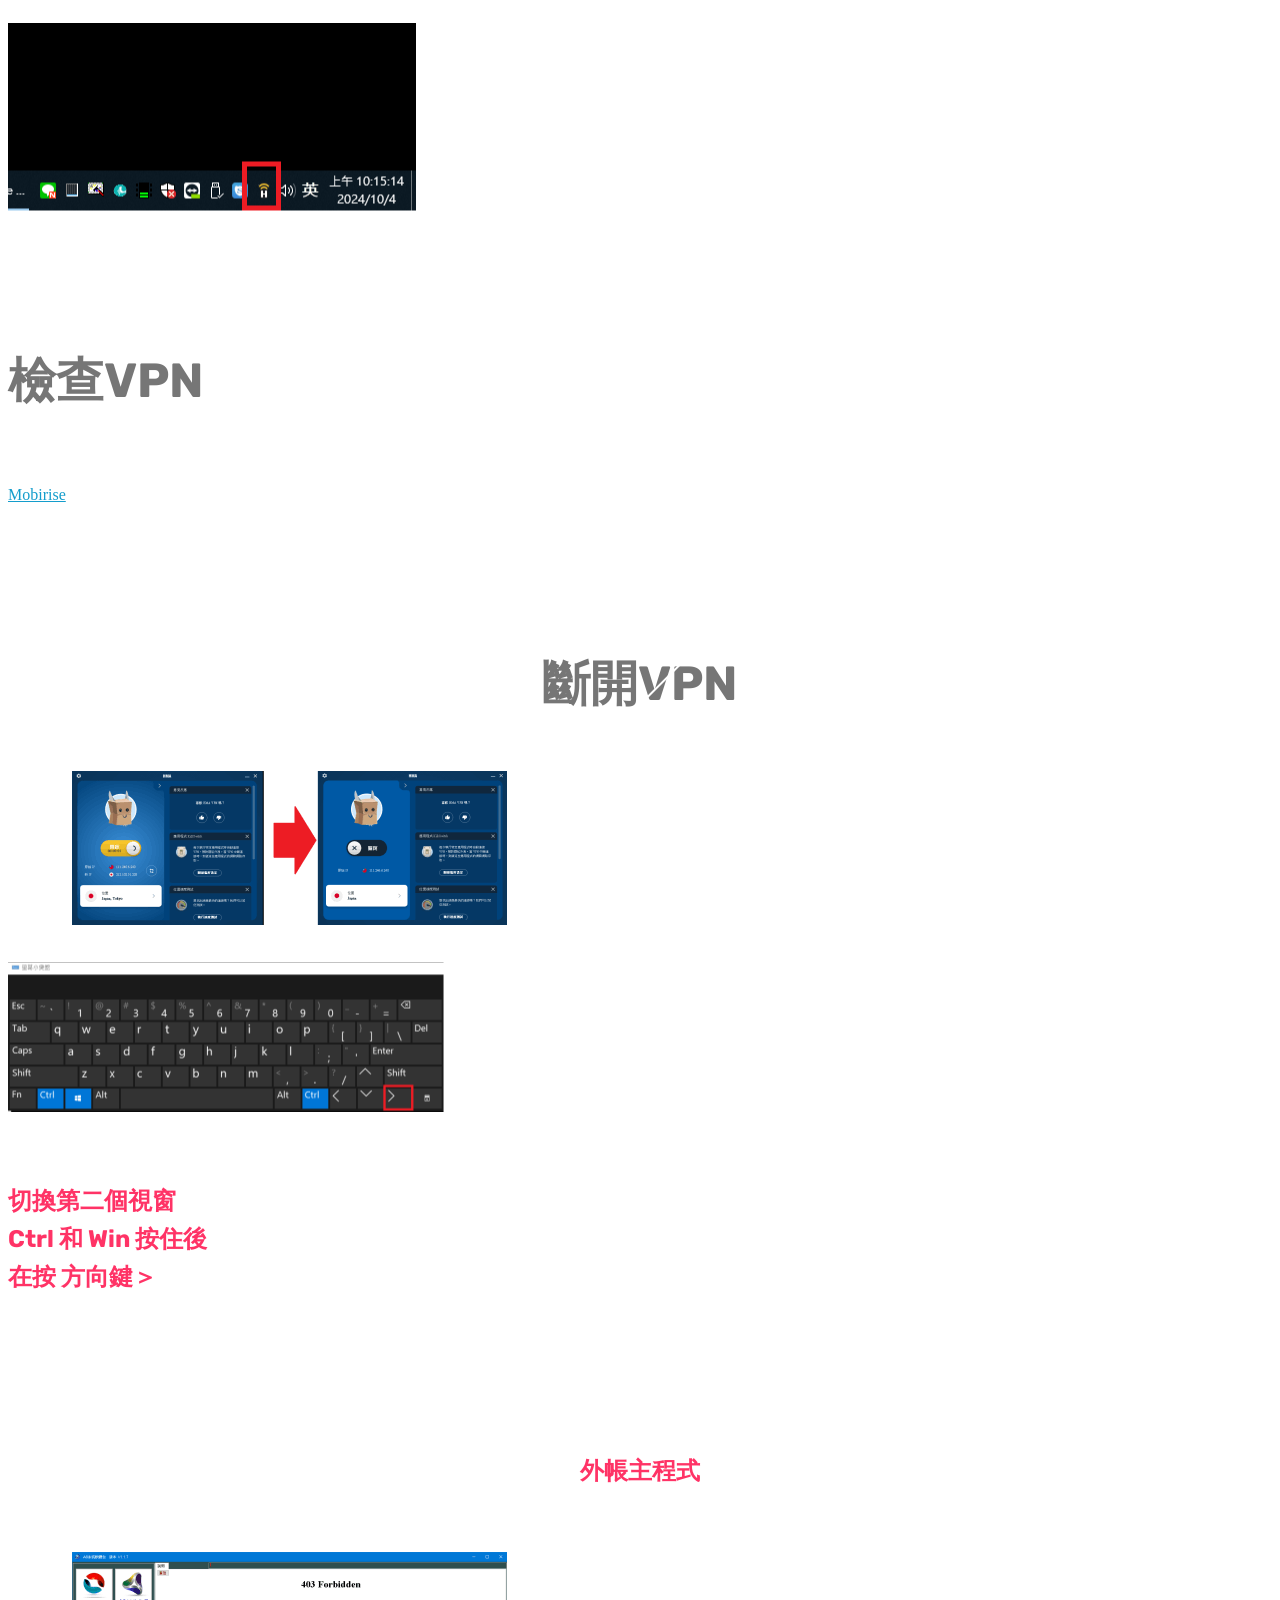
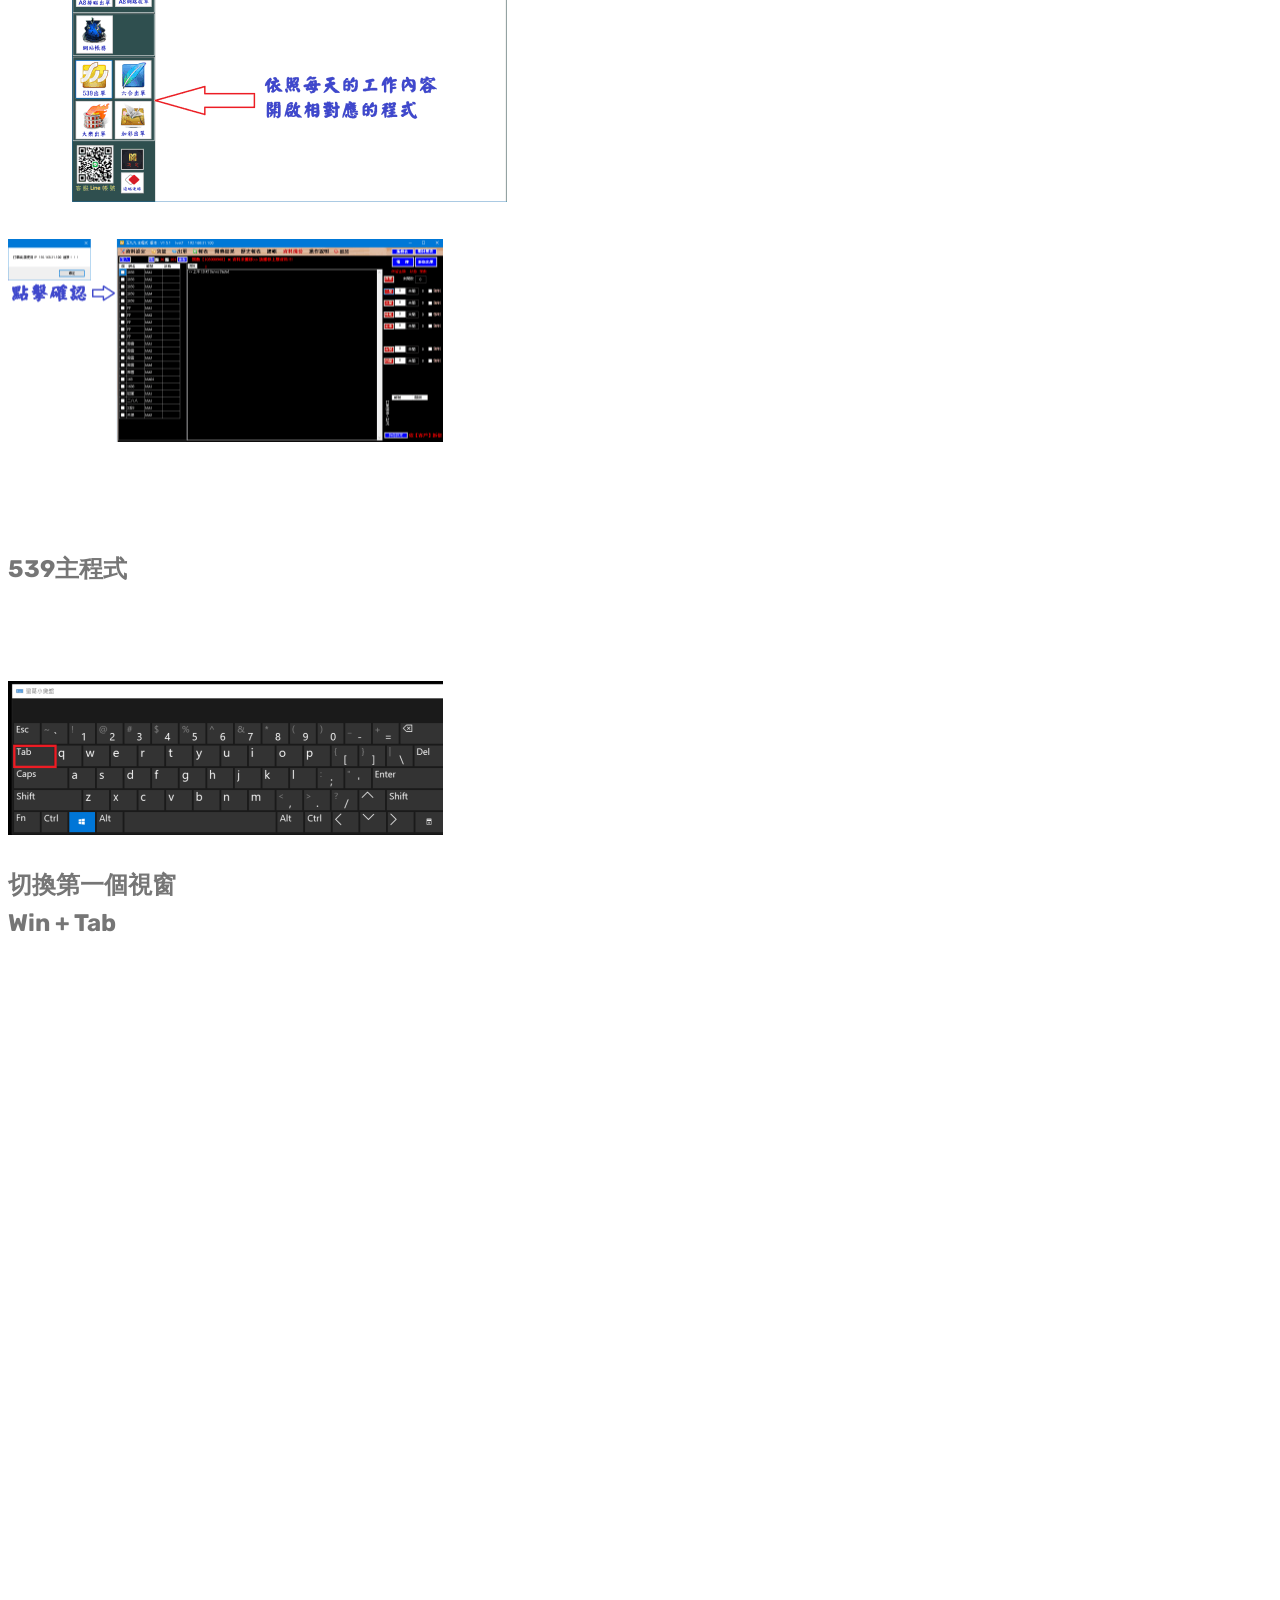
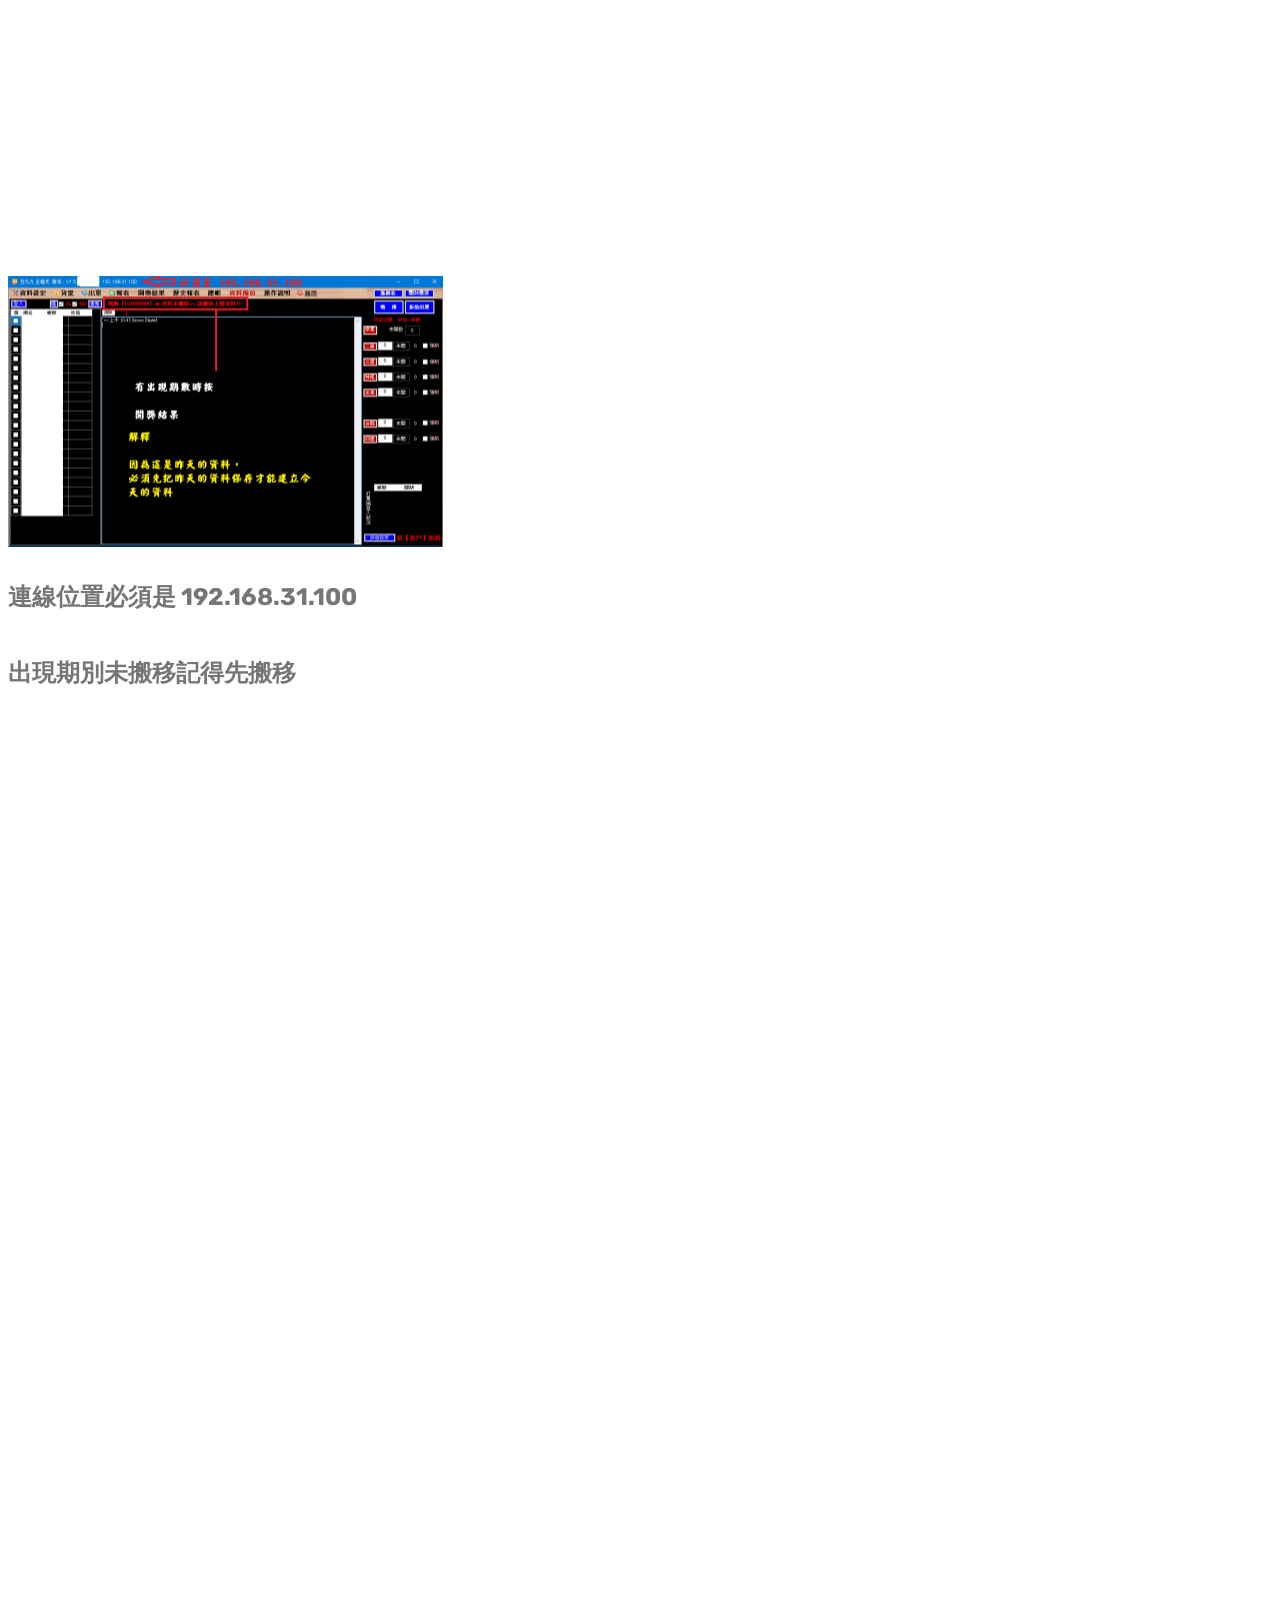
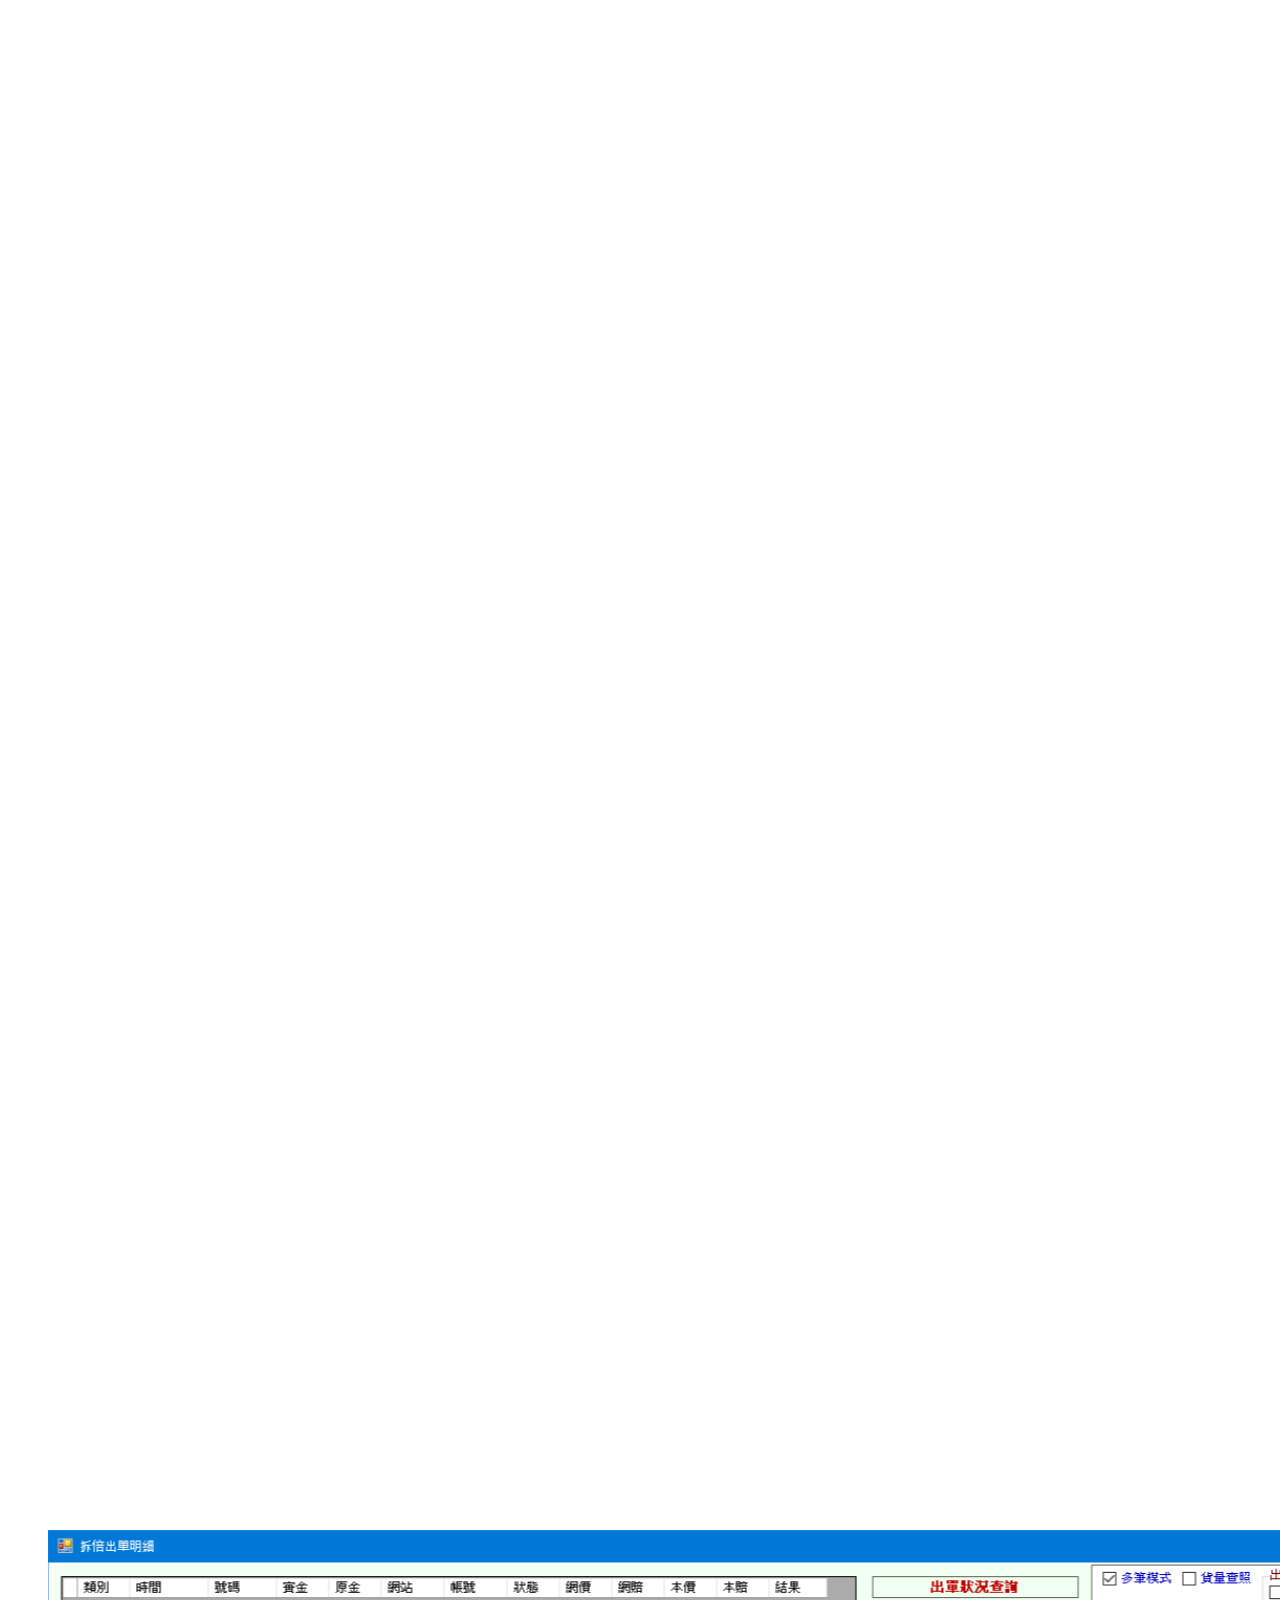
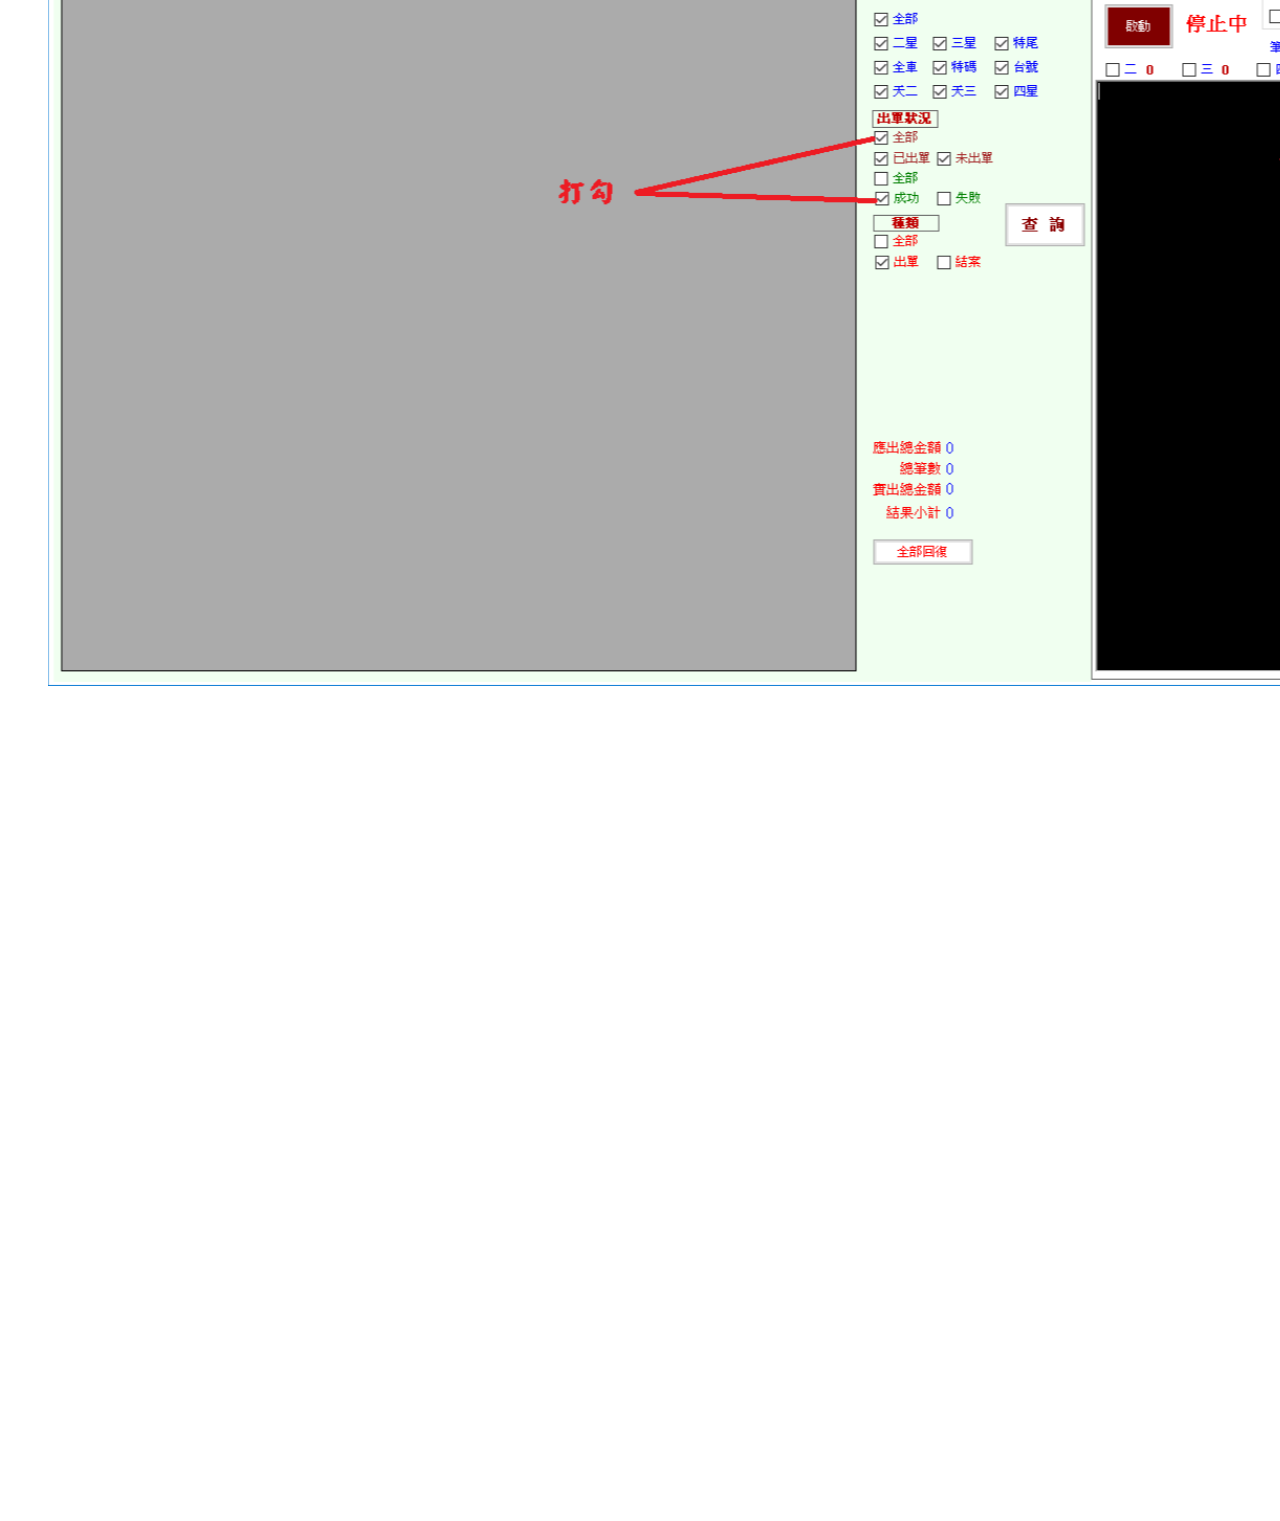
==== index.html @ e576910e "Add files via upload" ====
<!DOCTYPE html>
<html >
<head>
  <!-- Site made with Mobirise Website Builder v4.7.8, https://mobirise.com -->
  <meta charset="UTF-8">
  <meta http-equiv="X-UA-Compatible" content="IE=edge">
  <meta name="generator" content="Mobirise v4.7.8, mobirise.com">
  <meta name="viewport" content="width=device-width, initial-scale=1, minimum-scale=1">
  <link rel="shortcut icon" href="assets/images/logo4.png" type="image/x-icon">
  <meta name="description" content="">
  <title>Home</title>
  <link rel="stylesheet" href="assets/tether/tether.min.css">
  <link rel="stylesheet" href="assets/bootstrap/css/bootstrap.min.css">
  <link rel="stylesheet" href="assets/bootstrap/css/bootstrap-grid.min.css">
  <link rel="stylesheet" href="assets/bootstrap/css/bootstrap-reboot.min.css">
  <link rel="stylesheet" href="assets/animatecss/animate.min.css">
  <link rel="stylesheet" href="assets/theme/css/style.css">
  <link rel="stylesheet" href="assets/mobirise/css/mbr-additional.css" type="text/css">
  
  
  
</head>
<body>
  <section class="mbr-section content6 cid-uqcjp3zvFH" id="content6-g">
    
     
    
    <div class="container">
        <div class="media-container-row">
            <div class="col-12 col-md-8">
                <div class="media-container-row">
                    <div class="mbr-figure" style="width: 200%;">
                      <img src="assets/images/01-vpn-408x189.png" alt="Mobirise" title="">  
                    </div>
                    <div class="media-content">
                        <div class="mbr-section-text">
                            <p class="mbr-text mb-0 mbr-fonts-style display-2"><strong><br></strong><strong>檢查VPN</strong></p>
                        </div>
                    </div>
                </div>
            </div>
        </div>
    </div>
</section>

<section class="engine"><a href="https://mobirise.me">Mobirise</a></section><section class="mbr-section content7 cid-uqcjH77wXx" id="content7-h">
          
    

    <div class="container">
        <div class="media-container-row">
            <div class="col-12 col-md-8">
                <div class="media-container-row">
                    <div class="media-content">
                        <div class="mbr-section-text">
                            <p class="mbr-text align-right mb-0 mbr-fonts-style display-2"><strong><br></strong><strong>斷開VPN</strong></p>
                        </div>
                    </div>
                    <div class="mbr-figure" style="width: 200%;">
                     <img src="assets/images/02-vpn-436x154.png" alt="Mobirise" title="">  
                    </div>
                </div>
            </div>
        </div>
    </div>
</section>

<section class="mbr-section content6 cid-uqclK97naR" id="content6-i">
    
     
    
    <div class="container">
        <div class="media-container-row">
            <div class="col-12 col-md-8">
                <div class="media-container-row">
                    <div class="mbr-figure" style="width: 200%;">
                      <img src="assets/images/03-436x151.png" alt="Mobirise" title="">  
                    </div>
                    <div class="media-content">
                        <div class="mbr-section-text">
                            <p class="mbr-text mb-0 mbr-fonts-style display-5"><br><strong>切換第二個視窗　</strong><br><strong>Ctrl 和 Win 按住後</strong><br><strong>在按 方向鍵＞&nbsp;</strong></p>
                        </div>
                    </div>
                </div>
            </div>
        </div>
    </div>
</section>

<section class="mbr-section content7 cid-uqcmoVlqlS" id="content7-j">
          
    

    <div class="container">
        <div class="media-container-row">
            <div class="col-12 col-md-8">
                <div class="media-container-row">
                    <div class="media-content">
                        <div class="mbr-section-text">
                            <p class="mbr-text align-right mb-0 mbr-fonts-style display-5"><br><br><font color="#ff3366"><strong>外帳主程式</strong></font><br><font color="#ff3366"><strong><br></strong></font></p>
                        </div>
                    </div>
                    <div class="mbr-figure" style="width: 200%;">
                     <img src="assets/images/04-436x250.png" alt="Mobirise" title="">  
                    </div>
                </div>
            </div>
        </div>
    </div>
</section>

<section class="mbr-section content6 cid-uqcnChp8VD" id="content6-k">
    
     
    
    <div class="container">
        <div class="media-container-row">
            <div class="col-12 col-md-8">
                <div class="media-container-row">
                    <div class="mbr-figure" style="width: 200%;">
                      <img src="assets/images/05-539-436x203.png" alt="Mobirise" title="">  
                    </div>
                    <div class="media-content">
                        <div class="mbr-section-text">
                            <p class="mbr-text mb-0 mbr-fonts-style display-5"><br><br><strong>539主程式</strong><br><br></p>
                        </div>
                    </div>
                </div>
            </div>
        </div>
    </div>
</section>

<section class="mbr-section content6 cid-uqcp0JRVMk" id="content6-l">
    
     
    
    <div class="container">
        <div class="media-container-row">
            <div class="col-12 col-md-8">
                <div class="media-container-row">
                    <div class="mbr-figure" style="width: 200%;">
                      <img src="assets/images/06-436x154.png" alt="Mobirise" title="">  
                    </div>
                    <div class="media-content">
                        <div class="mbr-section-text">
                            <p class="mbr-text mb-0 mbr-fonts-style display-5"><strong>切換第一個視窗</strong><br><strong>Win + Tab</strong></p>
                        </div>
                    </div>
                </div>
            </div>
        </div>
    </div>
</section>

<section class="cid-uqcq1pVGxE" id="video1-n">

    
    
    <figure class="mbr-figure align-center container">
        <div class="video-block" style="width: 66%;">
            <div><iframe class="mbr-embedded-video" src="https://www.youtube.com/embed/OWfwm1IFvVM?rel=0&amp;amp;showinfo=0&amp;autoplay=0&amp;loop=0" width="1280" height="720" frameborder="0" allowfullscreen></iframe></div>
        </div>
    </figure>
</section>

<section class="mbr-section content6 cid-uqctuA9nXc" id="content6-o">
    
     
    
    <div class="container">
        <div class="media-container-row">
            <div class="col-12 col-md-8">
                <div class="media-container-row">
                    <div class="mbr-figure" style="width: 200%;">
                      <img src="assets/images/08-436x271.png" alt="Mobirise" title="">  
                    </div>
                    <div class="media-content">
                        <div class="mbr-section-text">
                            <p class="mbr-text mb-0 mbr-fonts-style display-5"><strong>連線位置必須是 192.168.31.100</strong><br><br><strong>出現期別未搬移記得先搬移</strong></p>
                        </div>
                    </div>
                </div>
            </div>
        </div>
    </div>
</section>

<section class="cid-uqctRwZ9pC" id="video1-q">

    
    
    <figure class="mbr-figure align-center container">
        <div class="video-block" style="width: 100%;">
            <div><iframe class="mbr-embedded-video" src="https://www.youtube.com/embed/TcPwfuumlIs?rel=0&amp;amp;showinfo=0&amp;autoplay=0&amp;loop=0" width="1280" height="720" frameborder="0" allowfullscreen></iframe></div>
        </div>
    </figure>
</section>

<section class="cid-uqcu3E0uqi" id="video1-r">

    
    
    <figure class="mbr-figure align-center container">
        <div class="video-block" style="width: 100%;">
            <div><iframe class="mbr-embedded-video" src="https://www.youtube.com/embed/9t5oxbfLk-s?rel=0&amp;amp;showinfo=0&amp;autoplay=0&amp;loop=0" width="1280" height="720" frameborder="0" allowfullscreen></iframe></div>
        </div>
    </figure>
</section>

<section class="cid-uqcubr3Nc4" id="video1-s">

    
    
    <figure class="mbr-figure align-center container">
        <div class="video-block" style="width: 100%;">
            <div><iframe class="mbr-embedded-video" src="https://www.youtube.com/embed/0ZnB7VdMh00?rel=0&amp;amp;showinfo=0&amp;autoplay=0&amp;loop=0" width="1280" height="720" frameborder="0" allowfullscreen></iframe></div>
        </div>
    </figure>
</section>

<section class="cid-uqcunvL7sr" id="image1-u">

    

    <figure class="mbr-figure container">
            <div class="image-block" style="width: 100%;">
                <img src="assets/images/12-1337x722.png" width="1400" alt="Mobirise" title="">
                
            </div>
    </figure>
</section>

<section class="cid-uqcuDEZBEh" id="video1-v">

    
    
    <figure class="mbr-figure align-center container">
        <div class="video-block" style="width: 100%;">
            <div><iframe class="mbr-embedded-video" src="https://www.youtube.com/embed/2XdWuWFChgQ?rel=0&amp;amp;showinfo=0&amp;autoplay=0&amp;loop=0" width="1280" height="720" frameborder="0" allowfullscreen></iframe></div>
        </div>
    </figure>
</section>


  <script src="assets/web/assets/jquery/jquery.min.js"></script>
  <script src="assets/popper/popper.min.js"></script>
  <script src="assets/tether/tether.min.js"></script>
  <script src="assets/bootstrap/js/bootstrap.min.js"></script>
  <script src="assets/smoothscroll/smooth-scroll.js"></script>
  <script src="assets/viewportchecker/jquery.viewportchecker.js"></script>
  <script src="assets/theme/js/script.js"></script>
  <script src="assets/formoid/formoid.min.js"></script>
  
  
 <div id="scrollToTop" class="scrollToTop mbr-arrow-up"><a style="text-align: center;"><i></i></a></div>
    <input name="animation" type="hidden">
  </body>
</html>
---- assets/mobirise/css/mbr-additional.css ----
@import url(https://fonts.googleapis.com/css?family=Rubik:300,300i,400,400i,500,500i,700,700i,900,900i);





body {
  font-style: normal;
  line-height: 1.5;
}
.mbr-section-title {
  font-style: normal;
  line-height: 1.2;
}
.mbr-section-subtitle {
  line-height: 1.3;
}
.mbr-text {
  font-style: normal;
  line-height: 1.6;
}
.display-1 {
  font-family: 'Rubik', sans-serif;
  font-size: 4.25rem;
}
.display-1 > .mbr-iconfont {
  font-size: 6.8rem;
}
.display-2 {
  font-family: 'Rubik', sans-serif;
  font-size: 3rem;
}
.display-2 > .mbr-iconfont {
  font-size: 4.8rem;
}
.display-4 {
  font-family: 'Rubik', sans-serif;
  font-size: 1rem;
}
.display-4 > .mbr-iconfont {
  font-size: 1.6rem;
}
.display-5 {
  font-family: 'Rubik', sans-serif;
  font-size: 1.5rem;
}
.display-5 > .mbr-iconfont {
  font-size: 2.4rem;
}
.display-7 {
  font-family: 'Rubik', sans-serif;
  font-size: 1rem;
}
.display-7 > .mbr-iconfont {
  font-size: 1.6rem;
}
/* ---- Fluid typography for mobile devices ---- */
/* 1.4 - font scale ratio ( bootstrap == 1.42857 ) */
/* 100vw - current viewport width */
/* (48 - 20)  48 == 48rem == 768px, 20 == 20rem == 320px(minimal supported viewport) */
/* 0.65 - min scale variable, may vary */
@media (max-width: 768px) {
  .display-1 {
    font-size: 3.4rem;
    font-size: calc( 2.1374999999999997rem + (4.25 - 2.1374999999999997) * ((100vw - 20rem) / (48 - 20)));
    line-height: calc( 1.4 * (2.1374999999999997rem + (4.25 - 2.1374999999999997) * ((100vw - 20rem) / (48 - 20))));
  }
  .display-2 {
    font-size: 2.4rem;
    font-size: calc( 1.7rem + (3 - 1.7) * ((100vw - 20rem) / (48 - 20)));
    line-height: calc( 1.4 * (1.7rem + (3 - 1.7) * ((100vw - 20rem) / (48 - 20))));
  }
  .display-4 {
    font-size: 0.8rem;
    font-size: calc( 1rem + (1 - 1) * ((100vw - 20rem) / (48 - 20)));
    line-height: calc( 1.4 * (1rem + (1 - 1) * ((100vw - 20rem) / (48 - 20))));
  }
  .display-5 {
    font-size: 1.2rem;
    font-size: calc( 1.175rem + (1.5 - 1.175) * ((100vw - 20rem) / (48 - 20)));
    line-height: calc( 1.4 * (1.175rem + (1.5 - 1.175) * ((100vw - 20rem) / (48 - 20))));
  }
}
/* Buttons */
.btn {
  font-weight: 500;
  border-width: 2px;
  font-style: normal;
  letter-spacing: 1px;
  margin: .4rem .8rem;
  white-space: normal;
  -webkit-transition: all 0.3s ease-in-out;
  -moz-transition: all 0.3s ease-in-out;
  transition: all 0.3s ease-in-out;
  padding: 1rem 3rem;
  border-radius: 3px;
  display: inline-flex;
  align-items: center;
  justify-content: center;
  word-break: break-word;
}
.btn-sm {
  font-weight: 500;
  letter-spacing: 1px;
  -webkit-transition: all 0.3s ease-in-out;
  -moz-transition: all 0.3s ease-in-out;
  transition: all 0.3s ease-in-out;
  padding: 0.6rem 1.5rem;
  border-radius: 3px;
}
.btn-md {
  font-weight: 500;
  letter-spacing: 1px;
  margin: .4rem .8rem !important;
  -webkit-transition: all 0.3s ease-in-out;
  -moz-transition: all 0.3s ease-in-out;
  transition: all 0.3s ease-in-out;
  padding: 1rem 3rem;
  border-radius: 3px;
}
.btn-lg {
  font-weight: 500;
  letter-spacing: 1px;
  margin: .4rem .8rem !important;
  -webkit-transition: all 0.3s ease-in-out;
  -moz-transition: all 0.3s ease-in-out;
  transition: all 0.3s ease-in-out;
  padding: 1.2rem 3.2rem;
  border-radius: 3px;
}
.bg-primary {
  background-color: #149dcc !important;
}
.bg-success {
  background-color: #f7ed4a !important;
}
.bg-info {
  background-color: #82786e !important;
}
.bg-warning {
  background-color: #879a9f !important;
}
.bg-danger {
  background-color: #b1a374 !important;
}
.btn-primary,
.btn-primary:active {
  background-color: #149dcc !important;
  border-color: #149dcc !important;
  color: #ffffff !important;
}
.btn-primary:hover,
.btn-primary:focus,
.btn-primary.focus,
.btn-primary.active {
  color: #ffffff !important;
  background-color: #0d6786 !important;
  border-color: #0d6786 !important;
}
.btn-primary.disabled,
.btn-primary:disabled {
  color: #ffffff !important;
  background-color: #0d6786 !important;
  border-color: #0d6786 !important;
}
.btn-secondary,
.btn-secondary:active {
  background-color: #ff7f9f !important;
  border-color: #ff7f9f !important;
  color: #ffffff !important;
}
.btn-secondary:hover,
.btn-secondary:focus,
.btn-secondary.focus,
.btn-secondary.active {
  color: #ffffff !important;
  background-color: #ff3266 !important;
  border-color: #ff3266 !important;
}
.btn-secondary.disabled,
.btn-secondary:disabled {
  color: #ffffff !important;
  background-color: #ff3266 !important;
  border-color: #ff3266 !important;
}
.btn-info,
.btn-info:active {
  background-color: #82786e !important;
  border-color: #82786e !important;
  color: #ffffff !important;
}
.btn-info:hover,
.btn-info:focus,
.btn-info.focus,
.btn-info.active {
  color: #ffffff !important;
  background-color: #59524b !important;
  border-color: #59524b !important;
}
.btn-info.disabled,
.btn-info:disabled {
  color: #ffffff !important;
  background-color: #59524b !important;
  border-color: #59524b !important;
}
.btn-success,
.btn-success:active {
  background-color: #f7ed4a !important;
  border-color: #f7ed4a !important;
  color: #3f3c03 !important;
}
.btn-success:hover,
.btn-success:focus,
.btn-success.focus,
.btn-success.active {
  color: #3f3c03 !important;
  background-color: #eadd0a !important;
  border-color: #eadd0a !important;
}
.btn-success.disabled,
.btn-success:disabled {
  color: #3f3c03 !important;
  background-color: #eadd0a !important;
  border-color: #eadd0a !important;
}
.btn-warning,
.btn-warning:active {
  background-color: #879a9f !important;
  border-color: #879a9f !important;
  color: #ffffff !important;
}
.btn-warning:hover,
.btn-warning:focus,
.btn-warning.focus,
.btn-warning.active {
  color: #ffffff !important;
  background-color: #617479 !important;
  border-color: #617479 !important;
}
.btn-warning.disabled,
.btn-warning:disabled {
  color: #ffffff !important;
  background-color: #617479 !important;
  border-color: #617479 !important;
}
.btn-danger,
.btn-danger:active {
  background-color: #b1a374 !important;
  border-color: #b1a374 !important;
  color: #ffffff !important;
}
.btn-danger:hover,
.btn-danger:focus,
.btn-danger.focus,
.btn-danger.active {
  color: #ffffff !important;
  background-color: #8b7d4e !important;
  border-color: #8b7d4e !important;
}
.btn-danger.disabled,
.btn-danger:disabled {
  color: #ffffff !important;
  background-color: #8b7d4e !important;
  border-color: #8b7d4e !important;
}
.btn-white {
  color: #333333 !important;
}
.btn-white,
.btn-white:active {
  background-color: #ffffff !important;
  border-color: #ffffff !important;
  color: #808080 !important;
}
.btn-white:hover,
.btn-white:focus,
.btn-white.focus,
.btn-white.active {
  color: #808080 !important;
  background-color: #d9d9d9 !important;
  border-color: #d9d9d9 !important;
}
.btn-white.disabled,
.btn-white:disabled {
  color: #808080 !important;
  background-color: #d9d9d9 !important;
  border-color: #d9d9d9 !important;
}
.btn-black,
.btn-black:active {
  background-color: #333333 !important;
  border-color: #333333 !important;
  color: #ffffff !important;
}
.btn-black:hover,
.btn-black:focus,
.btn-black.focus,
.btn-black.active {
  color: #ffffff !important;
  background-color: #0d0d0d !important;
  border-color: #0d0d0d !important;
}
.btn-black.disabled,
.btn-black:disabled {
  color: #ffffff !important;
  background-color: #0d0d0d !important;
  border-color: #0d0d0d !important;
}
.btn-primary-outline,
.btn-primary-outline:active {
  background: none;
  border-color: #0b566f;
  color: #0b566f;
}
.btn-primary-outline:hover,
.btn-primary-outline:focus,
.btn-primary-outline.focus,
.btn-primary-outline.active {
  color: #ffffff;
  background-color: #149dcc;
  border-color: #149dcc;
}
.btn-primary-outline.disabled,
.btn-primary-outline:disabled {
  color: #ffffff !important;
  background-color: #149dcc !important;
  border-color: #149dcc !important;
}
.btn-secondary-outline,
.btn-secondary-outline:active {
  background: none;
  border-color: #ff1952;
  color: #ff1952;
}
.btn-secondary-outline:hover,
.btn-secondary-outline:focus,
.btn-secondary-outline.focus,
.btn-secondary-outline.active {
  color: #ffffff;
  background-color: #ff7f9f;
  border-color: #ff7f9f;
}
.btn-secondary-outline.disabled,
.btn-secondary-outline:disabled {
  color: #ffffff !important;
  background-color: #ff7f9f !important;
  border-color: #ff7f9f !important;
}
.btn-info-outline,
.btn-info-outline:active {
  background: none;
  border-color: #4b453f;
  color: #4b453f;
}
.btn-info-outline:hover,
.btn-info-outline:focus,
.btn-info-outline.focus,
.btn-info-outline.active {
  color: #ffffff;
  background-color: #82786e;
  border-color: #82786e;
}
.btn-info-outline.disabled,
.btn-info-outline:disabled {
  color: #ffffff !important;
  background-color: #82786e !important;
  border-color: #82786e !important;
}
.btn-success-outline,
.btn-success-outline:active {
  background: none;
  border-color: #d2c609;
  color: #d2c609;
}
.btn-success-outline:hover,
.btn-success-outline:focus,
.btn-success-outline.focus,
.btn-success-outline.active {
  color: #3f3c03;
  background-color: #f7ed4a;
  border-color: #f7ed4a;
}
.btn-success-outline.disabled,
.btn-success-outline:disabled {
  color: #3f3c03 !important;
  background-color: #f7ed4a !important;
  border-color: #f7ed4a !important;
}
.btn-warning-outline,
.btn-warning-outline:active {
  background: none;
  border-color: #55666b;
  color: #55666b;
}
.btn-warning-outline:hover,
.btn-warning-outline:focus,
.btn-warning-outline.focus,
.btn-warning-outline.active {
  color: #ffffff;
  background-color: #879a9f;
  border-color: #879a9f;
}
.btn-warning-outline.disabled,
.btn-warning-outline:disabled {
  color: #ffffff !important;
  background-color: #879a9f !important;
  border-color: #879a9f !important;
}
.btn-danger-outline,
.btn-danger-outline:active {
  background: none;
  border-color: #7a6e45;
  color: #7a6e45;
}
.btn-danger-outline:hover,
.btn-danger-outline:focus,
.btn-danger-outline.focus,
.btn-danger-outline.active {
  color: #ffffff;
  background-color: #b1a374;
  border-color: #b1a374;
}
.btn-danger-outline.disabled,
.btn-danger-outline:disabled {
  color: #ffffff !important;
  background-color: #b1a374 !important;
  border-color: #b1a374 !important;
}
.btn-black-outline,
.btn-black-outline:active {
  background: none;
  border-color: #000000;
  color: #000000;
}
.btn-black-outline:hover,
.btn-black-outline:focus,
.btn-black-outline.focus,
.btn-black-outline.active {
  color: #ffffff;
  background-color: #333333;
  border-color: #333333;
}
.btn-black-outline.disabled,
.btn-black-outline:disabled {
  color: #ffffff !important;
  background-color: #333333 !important;
  border-color: #333333 !important;
}
.btn-white-outline,
.btn-white-outline:active,
.btn-white-outline.active {
  background: none;
  border-color: #ffffff;
  color: #ffffff;
}
.btn-white-outline:hover,
.btn-white-outline:focus,
.btn-white-outline.focus {
  color: #333333;
  background-color: #ffffff;
  border-color: #ffffff;
}
.text-primary {
  color: #149dcc !important;
}
.text-secondary {
  color: #ff7f9f !important;
}
.text-success {
  color: #f7ed4a !important;
}
.text-info {
  color: #82786e !important;
}
.text-warning {
  color: #879a9f !important;
}
.text-danger {
  color: #b1a374 !important;
}
.text-white {
  color: #ffffff !important;
}
.text-black {
  color: #000000 !important;
}
a.text-primary:hover,
a.text-primary:focus {
  color: #0b566f !important;
}
a.text-secondary:hover,
a.text-secondary:focus {
  color: #ff1952 !important;
}
a.text-success:hover,
a.text-success:focus {
  color: #d2c609 !important;
}
a.text-info:hover,
a.text-info:focus {
  color: #4b453f !important;
}
a.text-warning:hover,
a.text-warning:focus {
  color: #55666b !important;
}
a.text-danger:hover,
a.text-danger:focus {
  color: #7a6e45 !important;
}
a.text-white:hover,
a.text-white:focus {
  color: #b3b3b3 !important;
}
a.text-black:hover,
a.text-black:focus {
  color: #4d4d4d !important;
}
.alert-success {
  background-color: #70c770;
}
.alert-info {
  background-color: #82786e;
}
.alert-warning {
  background-color: #879a9f;
}
.alert-danger {
  background-color: #b1a374;
}
.mbr-section-btn a.btn:not(.btn-form) {
  border-radius: 100px;
}
.mbr-section-btn a.btn:not(.btn-form):hover,
.mbr-section-btn a.btn:not(.btn-form):focus {
  box-shadow: none !important;
}
.mbr-section-btn a.btn:not(.btn-form):hover,
.mbr-section-btn a.btn:not(.btn-form):focus {
  box-shadow: 0 10px 40px 0 rgba(0, 0, 0, 0.2) !important;
  -webkit-box-shadow: 0 10px 40px 0 rgba(0, 0, 0, 0.2) !important;
}
.mbr-gallery-filter li a {
  border-radius: 100px !important;
}
.mbr-gallery-filter li.active .btn {
  background-color: #149dcc;
  border-color: #149dcc;
  color: #ffffff;
}
.mbr-gallery-filter li.active .btn:focus {
  box-shadow: none;
}
.nav-tabs .nav-link {
  border-radius: 100px !important;
}
.btn-form {
  border-radius: 0;
}
.btn-form:hover {
  cursor: pointer;
}
a,
a:hover {
  color: #149dcc;
}
.mbr-plan-header.bg-primary .mbr-plan-subtitle,
.mbr-plan-header.bg-primary .mbr-plan-price-desc {
  color: #b4e6f8;
}
.mbr-plan-header.bg-success .mbr-plan-subtitle,
.mbr-plan-header.bg-success .mbr-plan-price-desc {
  color: #ffffff;
}
.mbr-plan-header.bg-info .mbr-plan-subtitle,
.mbr-plan-header.bg-info .mbr-plan-price-desc {
  color: #beb8b2;
}
.mbr-plan-header.bg-warning .mbr-plan-subtitle,
.mbr-plan-header.bg-warning .mbr-plan-price-desc {
  color: #ced6d8;
}
.mbr-plan-header.bg-danger .mbr-plan-subtitle,
.mbr-plan-header.bg-danger .mbr-plan-price-desc {
  color: #dfd9c6;
}
/* Scroll to top button*/
#scrollToTop a {
  border-radius: 100px;
}
#scrollToTop a i:before {
  content: '';
  position: absolute;
  height: 40%;
  top: 25%;
  background: #fff;
  width: 2px;
  left: calc(50% - 1px);
}
#scrollToTop a i:after {
  content: '';
  position: absolute;
  display: block;
  border-top: 2px solid #fff;
  border-right: 2px solid #fff;
  width: 40%;
  height: 40%;
  left: 30%;
  bottom: 30%;
  transform: rotate(135deg);
}
/* Others*/
.note-check a[data-value=Rubik] {
  font-style: normal;
}
.mbr-arrow a {
  color: #ffffff;
}
@media (max-width: 767px) {
  .mbr-arrow {
    display: none;
  }
}
.form-control-label {
  position: relative;
  cursor: pointer;
  margin-bottom: .357em;
  padding: 0;
}
.alert {
  color: #ffffff;
  border-radius: 0;
  border: 0;
  font-size: .875rem;
  line-height: 1.5;
  margin-bottom: 1.875rem;
  padding: 1.25rem;
  position: relative;
}
.alert.alert-form::after {
  background-color: inherit;
  bottom: -7px;
  content: "";
  display: block;
  height: 14px;
  left: 50%;
  margin-left: -7px;
  position: absolute;
  transform: rotate(45deg);
  width: 14px;
}
.form-control {
  background-color: #f5f5f5;
  box-shadow: none;
  color: #565656;
  font-family: 'Rubik', sans-serif;
  font-size: 1rem;
  line-height: 1.43;
  min-height: 3.5em;
  padding: 1.07em .5em;
}
.form-control > .mbr-iconfont {
  font-size: 1.6rem;
}
.form-control,
.form-control:focus {
  border: 1px solid #e8e8e8;
}
.form-active .form-control:invalid {
  border-color: red;
}
.mbr-overlay {
  background-color: #000;
  bottom: 0;
  left: 0;
  opacity: .5;
  position: absolute;
  right: 0;
  top: 0;
  z-index: 0;
}
blockquote {
  font-style: italic;
  padding: 10px 0 10px 20px;
  font-size: 1.09rem;
  position: relative;
  border-color: #149dcc;
  border-width: 3px;
}
ul,
ol,
pre,
blockquote {
  margin-bottom: 2.3125rem;
}
pre {
  background: #f4f4f4;
  padding: 10px 24px;
  white-space: pre-wrap;
}
.inactive {
  -webkit-user-select: none;
  -moz-user-select: none;
  -ms-user-select: none;
  user-select: none;
  pointer-events: none;
  -webkit-user-drag: none;
  user-drag: none;
}
.mbr-section__comments .row {
  justify-content: center;
}
/* Forms */
.mbr-form .btn {
  margin: .4rem 0;
}
.mbr-form .input-group-btn a.btn {
  border-radius: 100px !important;
}
.mbr-form .input-group-btn a.btn:hover {
  box-shadow: 0 10px 40px 0 rgba(0, 0, 0, 0.2);
}
.mbr-form .input-group-btn button[type="submit"] {
  border-radius: 100px !important;
  padding: 1rem 3rem;
}
.mbr-form .input-group-btn button[type="submit"]:hover {
  box-shadow: 0 10px 40px 0 rgba(0, 0, 0, 0.2);
}
.form2 .form-control {
  border-top-left-radius: 100px;
  border-bottom-left-radius: 100px;
}
.form2 .input-group-btn a.btn {
  border-top-left-radius: 0 !important;
  border-bottom-left-radius: 0 !important;
}
.form2 .input-group-btn button[type="submit"] {
  border-top-left-radius: 0 !important;
  border-bottom-left-radius: 0 !important;
}
.form3 input[type="email"] {
  border-radius: 100px !important;
}
@media (max-width: 349px) {
  .form2 input[type="email"] {
    border-radius: 100px !important;
  }
  .form2 .input-group-btn a.btn {
    border-radius: 100px !important;
  }
  .form2 .input-group-btn button[type="submit"] {
    border-radius: 100px !important;
  }
}
@media (max-width: 767px) {
  .btn {
    font-size: .75rem !important;
  }
  .btn .mbr-iconfont {
    font-size: 1rem !important;
  }
}
/* Social block */
.btn-social {
  font-size: 20px;
  border-radius: 50%;
  padding: 0;
  width: 44px;
  height: 44px;
  line-height: 44px;
  text-align: center;
  position: relative;
  border: 2px solid #c0a375;
  border-color: #149dcc;
  color: #232323;
  cursor: pointer;
}
.btn-social i {
  top: 0;
  line-height: 44px;
  width: 44px;
}
.btn-social:hover {
  color: #fff;
  background: #149dcc;
}
.btn-social + .btn {
  margin-left: .1rem;
}
/* Footer */
.mbr-footer-content li::before,
.mbr-footer .mbr-contacts li::before {
  background: #149dcc;
}
.mbr-footer-content li a:hover,
.mbr-footer .mbr-contacts li a:hover {
  color: #149dcc;
}
.footer3 input[type="email"],
.footer4 input[type="email"] {
  border-radius: 100px !important;
}
.footer3 .input-group-btn a.btn,
.footer4 .input-group-btn a.btn {
  border-radius: 100px !important;
}
.footer3 .input-group-btn button[type="submit"],
.footer4 .input-group-btn button[type="submit"] {
  border-radius: 100px !important;
}
/* Headers*/
.header13 .form-inline input[type="email"],
.header14 .form-inline input[type="email"] {
  border-radius: 100px;
}
.header13 .form-inline input[type="text"],
.header14 .form-inline input[type="text"] {
  border-radius: 100px;
}
.header13 .form-inline input[type="tel"],
.header14 .form-inline input[type="tel"] {
  border-radius: 100px;
}
.header13 .form-inline a.btn,
.header14 .form-inline a.btn {
  border-radius: 100px;
}
.header13 .form-inline button,
.header14 .form-inline button {
  border-radius: 100px !important;
}
.offset-1 {
  margin-left: 8.33333%;
}
.offset-2 {
  margin-left: 16.66667%;
}
.offset-3 {
  margin-left: 25%;
}
.offset-4 {
  margin-left: 33.33333%;
}
.offset-5 {
  margin-left: 41.66667%;
}
.offset-6 {
  margin-left: 50%;
}
.offset-7 {
  margin-left: 58.33333%;
}
.offset-8 {
  margin-left: 66.66667%;
}
.offset-9 {
  margin-left: 75%;
}
.offset-10 {
  margin-left: 83.33333%;
}
.offset-11 {
  margin-left: 91.66667%;
}
@media (min-width: 576px) {
  .offset-sm-0 {
    margin-left: 0%;
  }
  .offset-sm-1 {
    margin-left: 8.33333%;
  }
  .offset-sm-2 {
    margin-left: 16.66667%;
  }
  .offset-sm-3 {
    margin-left: 25%;
  }
  .offset-sm-4 {
    margin-left: 33.33333%;
  }
  .offset-sm-5 {
    margin-left: 41.66667%;
  }
  .offset-sm-6 {
    margin-left: 50%;
  }
  .offset-sm-7 {
    margin-left: 58.33333%;
  }
  .offset-sm-8 {
    margin-left: 66.66667%;
  }
  .offset-sm-9 {
    margin-left: 75%;
  }
  .offset-sm-10 {
    margin-left: 83.33333%;
  }
  .offset-sm-11 {
    margin-left: 91.66667%;
  }
}
@media (min-width: 768px) {
  .offset-md-0 {
    margin-left: 0%;
  }
  .offset-md-1 {
    margin-left: 8.33333%;
  }
  .offset-md-2 {
    margin-left: 16.66667%;
  }
  .offset-md-3 {
    margin-left: 25%;
  }
  .offset-md-4 {
    margin-left: 33.33333%;
  }
  .offset-md-5 {
    margin-left: 41.66667%;
  }
  .offset-md-6 {
    margin-left: 50%;
  }
  .offset-md-7 {
    margin-left: 58.33333%;
  }
  .offset-md-8 {
    margin-left: 66.66667%;
  }
  .offset-md-9 {
    margin-left: 75%;
  }
  .offset-md-10 {
    margin-left: 83.33333%;
  }
  .offset-md-11 {
    margin-left: 91.66667%;
  }
}
@media (min-width: 992px) {
  .offset-lg-0 {
    margin-left: 0%;
  }
  .offset-lg-1 {
    margin-left: 8.33333%;
  }
  .offset-lg-2 {
    margin-left: 16.66667%;
  }
  .offset-lg-3 {
    margin-left: 25%;
  }
  .offset-lg-4 {
    margin-left: 33.33333%;
  }
  .offset-lg-5 {
    margin-left: 41.66667%;
  }
  .offset-lg-6 {
    margin-left: 50%;
  }
  .offset-lg-7 {
    margin-left: 58.33333%;
  }
  .offset-lg-8 {
    margin-left: 66.66667%;
  }
  .offset-lg-9 {
    margin-left: 75%;
  }
  .offset-lg-10 {
    margin-left: 83.33333%;
  }
  .offset-lg-11 {
    margin-left: 91.66667%;
  }
}
@media (min-width: 1200px) {
  .offset-xl-0 {
    margin-left: 0%;
  }
  .offset-xl-1 {
    margin-left: 8.33333%;
  }
  .offset-xl-2 {
    margin-left: 16.66667%;
  }
  .offset-xl-3 {
    margin-left: 25%;
  }
  .offset-xl-4 {
    margin-left: 33.33333%;
  }
  .offset-xl-5 {
    margin-left: 41.66667%;
  }
  .offset-xl-6 {
    margin-left: 50%;
  }
  .offset-xl-7 {
    margin-left: 58.33333%;
  }
  .offset-xl-8 {
    margin-left: 66.66667%;
  }
  .offset-xl-9 {
    margin-left: 75%;
  }
  .offset-xl-10 {
    margin-left: 83.33333%;
  }
  .offset-xl-11 {
    margin-left: 91.66667%;
  }
}
.navbar-toggler {
  -webkit-align-self: flex-start;
  -ms-flex-item-align: start;
  align-self: flex-start;
  padding: 0.25rem 0.75rem;
  font-size: 1.25rem;
  line-height: 1;
  background: transparent;
  border: 1px solid transparent;
  -webkit-border-radius: 0.25rem;
  border-radius: 0.25rem;
}
.navbar-toggler:focus,
.navbar-toggler:hover {
  text-decoration: none;
}
.navbar-toggler-icon {
  display: inline-block;
  width: 1.5em;
  height: 1.5em;
  vertical-align: middle;
  content: "";
  background: no-repeat center center;
  -webkit-background-size: 100% 100%;
  -o-background-size: 100% 100%;
  background-size: 100% 100%;
}
.navbar-toggler-left {
  position: absolute;
  left: 1rem;
}
.navbar-toggler-right {
  position: absolute;
  right: 1rem;
}
@media (max-width: 575px) {
  .navbar-toggleable .navbar-nav .dropdown-menu {
    position: static;
    float: none;
  }
  .navbar-toggleable > .container {
    padding-right: 0;
    padding-left: 0;
  }
}
@media (min-width: 576px) {
  .navbar-toggleable {
    -webkit-box-orient: horizontal;
    -webkit-box-direction: normal;
    -webkit-flex-direction: row;
    -ms-flex-direction: row;
    flex-direction: row;
    -webkit-flex-wrap: nowrap;
    -ms-flex-wrap: nowrap;
    flex-wrap: nowrap;
    -webkit-box-align: center;
    -webkit-align-items: center;
    -ms-flex-align: center;
    align-items: center;
  }
  .navbar-toggleable .navbar-nav {
    -webkit-box-orient: horizontal;
    -webkit-box-direction: normal;
    -webkit-flex-direction: row;
    -ms-flex-direction: row;
    flex-direction: row;
  }
  .navbar-toggleable .navbar-nav .nav-link {
    padding-right: .5rem;
    padding-left: .5rem;
  }
  .navbar-toggleable > .container {
    display: -webkit-box;
    display: -webkit-flex;
    display: -ms-flexbox;
    display: flex;
    -webkit-flex-wrap: nowrap;
    -ms-flex-wrap: nowrap;
    flex-wrap: nowrap;
    -webkit-box-align: center;
    -webkit-align-items: center;
    -ms-flex-align: center;
    align-items: center;
  }
  .navbar-toggleable .navbar-collapse {
    display: -webkit-box !important;
    display: -webkit-flex !important;
    display: -ms-flexbox !important;
    display: flex !important;
    width: 100%;
  }
  .navbar-toggleable .navbar-toggler {
    display: none;
  }
}
@media (max-width: 767px) {
  .navbar-toggleable-sm .navbar-nav .dropdown-menu {
    position: static;
    float: none;
  }
  .navbar-toggleable-sm > .container {
    padding-right: 0;
    padding-left: 0;
  }
}
@media (min-width: 768px) {
  .navbar-toggleable-sm {
    -webkit-box-orient: horizontal;
    -webkit-box-direction: normal;
    -webkit-flex-direction: row;
    -ms-flex-direction: row;
    flex-direction: row;
    -webkit-flex-wrap: nowrap;
    -ms-flex-wrap: nowrap;
    flex-wrap: nowrap;
    -webkit-box-align: center;
    -webkit-align-items: center;
    -ms-flex-align: center;
    align-items: center;
  }
  .navbar-toggleable-sm .navbar-nav {
    -webkit-box-orient: horizontal;
    -webkit-box-direction: normal;
    -webkit-flex-direction: row;
    -ms-flex-direction: row;
    flex-direction: row;
  }
  .navbar-toggleable-sm .navbar-nav .nav-link {
    padding-right: .5rem;
    padding-left: .5rem;
  }
  .navbar-toggleable-sm > .container {
    display: -webkit-box;
    display: -webkit-flex;
    display: -ms-flexbox;
    display: flex;
    -webkit-flex-wrap: nowrap;
    -ms-flex-wrap: nowrap;
    flex-wrap: nowrap;
    -webkit-box-align: center;
    -webkit-align-items: center;
    -ms-flex-align: center;
    align-items: center;
  }
  .navbar-toggleable-sm .navbar-collapse {
    display: -webkit-box !important;
    display: -webkit-flex !important;
    display: -ms-flexbox !important;
    display: flex !important;
    width: 100%;
  }
  .navbar-toggleable-sm .navbar-toggler {
    display: none;
  }
}
@media (max-width: 991px) {
  .navbar-toggleable-md .navbar-nav .dropdown-menu {
    position: static;
    float: none;
  }
  .navbar-toggleable-md > .container {
    padding-right: 0;
    padding-left: 0;
  }
}
@media (min-width: 992px) {
  .navbar-toggleable-md {
    -webkit-box-orient: horizontal;
    -webkit-box-direction: normal;
    -webkit-flex-direction: row;
    -ms-flex-direction: row;
    flex-direction: row;
    -webkit-flex-wrap: nowrap;
    -ms-flex-wrap: nowrap;
    flex-wrap: nowrap;
    -webkit-box-align: center;
    -webkit-align-items: center;
    -ms-flex-align: center;
    align-items: center;
  }
  .navbar-toggleable-md .navbar-nav {
    -webkit-box-orient: horizontal;
    -webkit-box-direction: normal;
    -webkit-flex-direction: row;
    -ms-flex-direction: row;
    flex-direction: row;
  }
  .navbar-toggleable-md .navbar-nav .nav-link {
    padding-right: .5rem;
    padding-left: .5rem;
  }
  .navbar-toggleable-md > .container {
    display: -webkit-box;
    display: -webkit-flex;
    display: -ms-flexbox;
    display: flex;
    -webkit-flex-wrap: nowrap;
    -ms-flex-wrap: nowrap;
    flex-wrap: nowrap;
    -webkit-box-align: center;
    -webkit-align-items: center;
    -ms-flex-align: center;
    align-items: center;
  }
  .navbar-toggleable-md .navbar-collapse {
    display: -webkit-box !important;
    display: -webkit-flex !important;
    display: -ms-flexbox !important;
    display: flex !important;
    width: 100%;
  }
  .navbar-toggleable-md .navbar-toggler {
    display: none;
  }
}
@media (max-width: 1199px) {
  .navbar-toggleable-lg .navbar-nav .dropdown-menu {
    position: static;
    float: none;
  }
  .navbar-toggleable-lg > .container {
    padding-right: 0;
    padding-left: 0;
  }
}
@media (min-width: 1200px) {
  .navbar-toggleable-lg {
    -webkit-box-orient: horizontal;
    -webkit-box-direction: normal;
    -webkit-flex-direction: row;
    -ms-flex-direction: row;
    flex-direction: row;
    -webkit-flex-wrap: nowrap;
    -ms-flex-wrap: nowrap;
    flex-wrap: nowrap;
    -webkit-box-align: center;
    -webkit-align-items: center;
    -ms-flex-align: center;
    align-items: center;
  }
  .navbar-toggleable-lg .navbar-nav {
    -webkit-box-orient: horizontal;
    -webkit-box-direction: normal;
    -webkit-flex-direction: row;
    -ms-flex-direction: row;
    flex-direction: row;
  }
  .navbar-toggleable-lg .navbar-nav .nav-link {
    padding-right: .5rem;
    padding-left: .5rem;
  }
  .navbar-toggleable-lg > .container {
    display: -webkit-box;
    display: -webkit-flex;
    display: -ms-flexbox;
    display: flex;
    -webkit-flex-wrap: nowrap;
    -ms-flex-wrap: nowrap;
    flex-wrap: nowrap;
    -webkit-box-align: center;
    -webkit-align-items: center;
    -ms-flex-align: center;
    align-items: center;
  }
  .navbar-toggleable-lg .navbar-collapse {
    display: -webkit-box !important;
    display: -webkit-flex !important;
    display: -ms-flexbox !important;
    display: flex !important;
    width: 100%;
  }
  .navbar-toggleable-lg .navbar-toggler {
    display: none;
  }
}
.navbar-toggleable-xl {
  -webkit-box-orient: horizontal;
  -webkit-box-direction: normal;
  -webkit-flex-direction: row;
  -ms-flex-direction: row;
  flex-direction: row;
  -webkit-flex-wrap: nowrap;
  -ms-flex-wrap: nowrap;
  flex-wrap: nowrap;
  -webkit-box-align: center;
  -webkit-align-items: center;
  -ms-flex-align: center;
  align-items: center;
}
.navbar-toggleable-xl .navbar-nav .dropdown-menu {
  position: static;
  float: none;
}
.navbar-toggleable-xl > .container {
  padding-right: 0;
  padding-left: 0;
}
.navbar-toggleable-xl .navbar-nav {
  -webkit-box-orient: horizontal;
  -webkit-box-direction: normal;
  -webkit-flex-direction: row;
  -ms-flex-direction: row;
  flex-direction: row;
}
.navbar-toggleable-xl .navbar-nav .nav-link {
  padding-right: .5rem;
  padding-left: .5rem;
}
.navbar-toggleable-xl > .container {
  display: -webkit-box;
  display: -webkit-flex;
  display: -ms-flexbox;
  display: flex;
  -webkit-flex-wrap: nowrap;
  -ms-flex-wrap: nowrap;
  flex-wrap: nowrap;
  -webkit-box-align: center;
  -webkit-align-items: center;
  -ms-flex-align: center;
  align-items: center;
}
.navbar-toggleable-xl .navbar-collapse {
  display: -webkit-box !important;
  display: -webkit-flex !important;
  display: -ms-flexbox !important;
  display: flex !important;
  width: 100%;
}
.navbar-toggleable-xl .navbar-toggler {
  display: none;
}
.card-img {
  width: auto;
}
.menu .navbar.collapsed:not(.beta-menu) {
  flex-direction: column;
}
.carousel-item.active,
.carousel-item-next,
.carousel-item-prev {
  display: -webkit-box;
  display: -webkit-flex;
  display: -ms-flexbox;
  display: flex;
}
.note-air-layout .dropup .dropdown-menu,
.note-air-layout .navbar-fixed-bottom .dropdown .dropdown-menu {
  bottom: initial !important;
}
html,
body {
  height: auto;
  min-height: 100vh;
}
.dropup .dropdown-toggle::after {
  display: none;
}
.cid-uqcjp3zvFH {
  padding-top: 15px;
  padding-bottom: 15px;
  background-color: #ffffff;
}
@media (min-width: 992px) {
  .cid-uqcjp3zvFH .mbr-figure {
    padding-right: 4rem;
  }
}
@media (max-width: 992px) {
  .cid-uqcjp3zvFH .mbr-figure {
    padding-bottom: 1rem;
  }
}
.cid-uqcjp3zvFH .mbr-text {
  color: #767676;
  text-align: left;
}
.cid-uqcjp3zvFH .mbr-text B {
  color: #465052;
}
.cid-uqcjH77wXx {
  padding-top: 15px;
  padding-bottom: 15px;
  background-color: #ffffff;
}
@media (min-width: 992px) {
  .cid-uqcjH77wXx .mbr-figure {
    padding-left: 4rem;
  }
}
@media (max-width: 992px) {
  .cid-uqcjH77wXx .mbr-figure {
    padding-top: 1rem;
  }
}
.cid-uqcjH77wXx .mbr-text {
  color: #767676;
  text-align: center;
}
.cid-uqcjH77wXx .mbr-text B {
  color: #5b686b;
}
.cid-uqclK97naR {
  padding-top: 15px;
  padding-bottom: 15px;
  background-color: #ffffff;
}
@media (min-width: 992px) {
  .cid-uqclK97naR .mbr-figure {
    padding-right: 4rem;
  }
}
@media (max-width: 992px) {
  .cid-uqclK97naR .mbr-figure {
    padding-bottom: 1rem;
  }
}
.cid-uqclK97naR .mbr-text {
  color: #ff3366;
  text-align: left;
}
.cid-uqclK97naR .mbr-text B {
  color: #5b686b;
}
.cid-uqcmoVlqlS {
  padding-top: 15px;
  padding-bottom: 15px;
  background-color: #ffffff;
}
@media (min-width: 992px) {
  .cid-uqcmoVlqlS .mbr-figure {
    padding-left: 4rem;
  }
}
@media (max-width: 992px) {
  .cid-uqcmoVlqlS .mbr-figure {
    padding-top: 1rem;
  }
}
.cid-uqcmoVlqlS .mbr-text {
  color: #767676;
  text-align: center;
}
.cid-uqcmoVlqlS .mbr-text B {
  color: #5b686b;
}
.cid-uqcnChp8VD {
  padding-top: 15px;
  padding-bottom: 15px;
  background-color: #ffffff;
}
@media (min-width: 992px) {
  .cid-uqcnChp8VD .mbr-figure {
    padding-right: 4rem;
  }
}
@media (max-width: 992px) {
  .cid-uqcnChp8VD .mbr-figure {
    padding-bottom: 1rem;
  }
}
.cid-uqcnChp8VD .mbr-text {
  color: #767676;
}
.cid-uqcnChp8VD .mbr-text B {
  color: #5b686b;
}
.cid-uqcp0JRVMk {
  padding-top: 15px;
  padding-bottom: 15px;
  background-color: #ffffff;
}
@media (min-width: 992px) {
  .cid-uqcp0JRVMk .mbr-figure {
    padding-right: 4rem;
  }
}
@media (max-width: 992px) {
  .cid-uqcp0JRVMk .mbr-figure {
    padding-bottom: 1rem;
  }
}
.cid-uqcp0JRVMk .mbr-text {
  color: #767676;
}
.cid-uqcq1pVGxE {
  padding-top: 60px;
  padding-bottom: 60px;
  background: #ffffff;
}
.cid-uqcq1pVGxE .video-block {
  margin: auto;
}
@media (max-width: 768px) {
  .cid-uqcq1pVGxE .video-block {
    width: 100% !important;
  }
}
.cid-uqctuA9nXc {
  padding-top: 15px;
  padding-bottom: 15px;
  background-color: #ffffff;
}
@media (min-width: 992px) {
  .cid-uqctuA9nXc .mbr-figure {
    padding-right: 4rem;
  }
}
@media (max-width: 992px) {
  .cid-uqctuA9nXc .mbr-figure {
    padding-bottom: 1rem;
  }
}
.cid-uqctuA9nXc .mbr-text {
  color: #767676;
}
.cid-uqctRwZ9pC {
  padding-top: 15px;
  padding-bottom: 15px;
  background: #ffffff;
}
.cid-uqctRwZ9pC .video-block {
  margin: auto;
}
@media (max-width: 768px) {
  .cid-uqctRwZ9pC .video-block {
    width: 100% !important;
  }
}
.cid-uqcu3E0uqi {
  padding-top: 15px;
  padding-bottom: 15px;
  background: #ffffff;
}
.cid-uqcu3E0uqi .video-block {
  margin: auto;
}
@media (max-width: 768px) {
  .cid-uqcu3E0uqi .video-block {
    width: 100% !important;
  }
}
.cid-uqcubr3Nc4 {
  padding-top: 15px;
  padding-bottom: 15px;
  background: #ffffff;
}
.cid-uqcubr3Nc4 .video-block {
  margin: auto;
}
@media (max-width: 768px) {
  .cid-uqcubr3Nc4 .video-block {
    width: 100% !important;
  }
}
.cid-uqcunvL7sr {
  padding-top: 15px;
  padding-bottom: 15px;
  background: #ffffff;
}
.cid-uqcunvL7sr .image-block {
  margin: auto;
}
.cid-uqcunvL7sr figcaption {
  position: relative;
}
.cid-uqcunvL7sr figcaption div {
  position: absolute;
  bottom: 0;
  width: 100%;
}
@media (max-width: 768px) {
  .cid-uqcunvL7sr .image-block {
    width: 100% !important;
  }
}
.cid-uqcuDEZBEh {
  padding-top: 15px;
  padding-bottom: 15px;
  background: #ffffff;
}
.cid-uqcuDEZBEh .video-block {
  margin: auto;
}
@media (max-width: 768px) {
  .cid-uqcuDEZBEh .video-block {
    width: 100% !important;
  }
}
.cid-uqcf0oUAH7 {
  padding-top: 60px;
  padding-bottom: 60px;
  background-color: #2e2e2e;
}
@media (max-width: 767px) {
  .cid-uqcf0oUAH7 .content {
    text-align: center;
  }
  .cid-uqcf0oUAH7 .content > div:not(:last-child) {
    margin-bottom: 2rem;
  }
}
.cid-uqcf0oUAH7 .map {
  height: 18.75rem;
}
@media (max-width: 767px) {
  .cid-uqcf0oUAH7 .footer-lower .copyright {
    margin-bottom: 1rem;
    text-align: center;
  }
}
.cid-uqcf0oUAH7 .footer-lower hr {
  margin: 1rem 0;
  border-color: #fff;
  opacity: .05;
}
.cid-uqcf0oUAH7 .footer-lower .social-list {
  padding-left: 0;
  margin-bottom: 0;
  list-style: none;
  display: flex;
  flex-wrap: wrap;
  justify-content: flex-end;
  -webkit-justify-content: flex-end;
}
.cid-uqcf0oUAH7 .footer-lower .social-list .mbr-iconfont-social {
  font-size: 1.3rem;
  color: #fff;
}
.cid-uqcf0oUAH7 .footer-lower .social-list .soc-item {
  margin: 0 .5rem;
}
.cid-uqcf0oUAH7 .footer-lower .social-list a {
  margin: 0;
  opacity: .5;
  -webkit-transition: .2s linear;
  transition: .2s linear;
}
.cid-uqcf0oUAH7 .footer-lower .social-list a:hover {
  opacity: 1;
}
@media (max-width: 767px) {
  .cid-uqcf0oUAH7 .footer-lower .social-list {
    justify-content: center;
    -webkit-justify-content: center;
  }
}
.cid-uqcf0oUAH7 .google-map {
  height: 25rem;
  position: relative;
}
.cid-uqcf0oUAH7 .google-map iframe {
  height: 100%;
  width: 100%;
}
.cid-uqcf0oUAH7 .google-map [data-state-details] {
  color: #6b6763;
  font-family: Montserrat;
  height: 1.5em;
  margin-top: -0.75em;
  padding-left: 1.25rem;
  padding-right: 1.25rem;
  position: absolute;
  text-align: center;
  top: 50%;
  width: 100%;
}
.cid-uqcf0oUAH7 .google-map[data-state] {
  background: #e9e5dc;
}
.cid-uqcf0oUAH7 .google-map[data-state="loading"] [data-state-details] {
  display: none;
}
.cid-uqcf1vVZTB {
  padding-top: 60px;
  padding-bottom: 60px;
  background-color: #ffffff;
}
.cid-uqcf1vVZTB .form-text {
  color: #767676;
}
@media (max-width: 767px) {
  .cid-uqcf1vVZTB .content {
    text-align: center;
  }
  .cid-uqcf1vVZTB .content > div:not(:last-child) {
    margin-bottom: 2rem;
  }
}
.cid-uqcf1vVZTB .input-group {
  flex-wrap: wrap;
  -webkit-flex-wrap: wrap;
  justify-content: center;
}
.cid-uqcf1vVZTB .input-group-btn {
  display: inline-block;
}
.cid-uqcf1vVZTB .input-group-btn a.btn {
  margin: 0 !important;
  color: #fff;
}
.cid-uqcf1vVZTB .img-logo img {
  height: 6rem;
}
.cid-uqcf1vVZTB [type="email"] {
  font-size: .75rem;
  text-align: center;
  min-width: 150px;
}
.cid-uqcf1vVZTB [type="submit"] {
  padding: .75rem 1.5625rem !important;
  margin-left: .625rem;
  text-transform: none;
  text-align: center;
}
.cid-uqcf1vVZTB .copyright .mbr-text {
  color: #767676;
}
@media (max-width: 767px) {
  .cid-uqcf1vVZTB .footer-lower .copyright {
    margin-bottom: 1rem;
    text-align: center;
  }
}
.cid-uqcf1vVZTB .footer-lower hr {
  margin: 1rem 0;
  border-color: #000;
  opacity: .05;
}
.cid-uqcf1vVZTB .footer-lower .social-list {
  padding-left: 0;
  margin-bottom: 0;
  list-style: none;
  display: flex;
  flex-wrap: wrap;
  justify-content: flex-end;
  -webkit-justify-content: flex-end;
}
.cid-uqcf1vVZTB .footer-lower .social-list .mbr-iconfont-social {
  font-size: 1.3rem;
  color: #232323;
}
.cid-uqcf1vVZTB .footer-lower .social-list .soc-item {
  margin: 0 .5rem;
}
.cid-uqcf1vVZTB .footer-lower .social-list a {
  margin: 0;
  opacity: .5;
  -webkit-transition: .2s linear;
  transition: .2s linear;
}
.cid-uqcf1vVZTB .footer-lower .social-list a:hover {
  opacity: 1;
}
@media (max-width: 767px) {
  .cid-uqcf1vVZTB .footer-lower .social-list {
    justify-content: center;
    -webkit-justify-content: center;
  }
}
.cid-uqcf1vVZTB form .input-group input.form-control,
.cid-uqcf1vVZTB form .input-group-btn .btn {
  border-top-right-radius: 3px;
  border-bottom-right-radius: 3px;
  border-top-left-radius: 3px;
  border-bottom-left-radius: 3px;
}
.cid-uqcf1vVZTB .form-inline {
  justify-content: center;
}
.cid-uqcf1vVZTB .form-group {
  margin: 0;
}
@media (max-width: 767px) {
  .cid-uqcf1vVZTB .foot-logo {
    text-align: center !important;
  }
  .cid-uqcf1vVZTB .foot-title {
    text-align: center !important;
  }
  .cid-uqcf1vVZTB .mbr-text {
    text-align: center !important;
  }
}
.cid-uqcf39c0zJ {
  padding-top: 90px;
  padding-bottom: 90px;
  background-color: #f9f9f9;
}
.cid-uqcf39c0zJ h2 {
  text-align: left;
}
.cid-uqcf39c0zJ h4 {
  text-align: left;
  font-weight: 500;
}
.cid-uqcf39c0zJ p {
  color: #767676;
  text-align: left;
}
.cid-uqcf39c0zJ .aside-content {
  flex-basis: 100%;
}
.cid-uqcf39c0zJ .block-content {
  display: -webkit-flex;
  flex-direction: column;
  -webkit-flex-direction: column;
  word-break: break-word;
}
.cid-uqcf39c0zJ .media {
  margin: initial;
  align-items: center;
}
.cid-uqcf39c0zJ .mbr-figure {
  align-self: flex-start;
  -webkit-align-self: flex-start;
  -webkit-flex-shrink: 0;
  flex-shrink: 0;
}
.cid-uqcf39c0zJ .card-img {
  padding-right: 2rem;
  width: auto;
}
.cid-uqcf39c0zJ .card-img span {
  font-size: 72px;
  color: #707070;
}
@media (min-width: 992px) {
  .cid-uqcf39c0zJ .mbr-figure {
    padding-right: 4rem;
  }
}
@media (max-width: 991px) {
  .cid-uqcf39c0zJ .mbr-figure {
    padding-right: 0;
    padding-bottom: 1rem;
    margin-bottom: 2rem;
  }
}
@media (max-width: 300px) {
  .cid-uqcf39c0zJ .card-img span {
    font-size: 40px !important;
  }
}
.cid-uqcf4C5cwp {
  padding-top: 60px;
  padding-bottom: 60px;
  background: #ffffff;
}
.cid-uqcf4C5cwp .video-block {
  margin: auto;
}
@media (max-width: 768px) {
  .cid-uqcf4C5cwp .video-block {
    width: 100% !important;
  }
}
.cid-uqcf6yNkxi {
  padding-top: 60px;
  padding-bottom: 60px;
  background-color: #ffffff;
}
.cid-uqcf6yNkxi .counter-container {
  color: #767676;
}
.cid-uqcf6yNkxi .counter-container ol {
  margin-bottom: 0;
  counter-reset: myCounter;
}
.cid-uqcf6yNkxi .counter-container ol li {
  margin-bottom: 1rem;
}
.cid-uqcf6yNkxi .counter-container ol li {
  list-style: none;
  padding-left: .5rem;
}
.cid-uqcf6yNkxi .counter-container ol li:before {
  position: absolute;
  left: 0px;
  margin-top: -10px;
  counter-increment: myCounter;
  content: counter(myCounter);
  display: inline-block;
  text-align: center;
  margin: 5px 10px;
  line-height: 40px;
  transition: all .2s;
  color: #ffffff;
  background: #149dcc;
  width: 40px;
  height: 40px;
  border-radius: 50%;
}
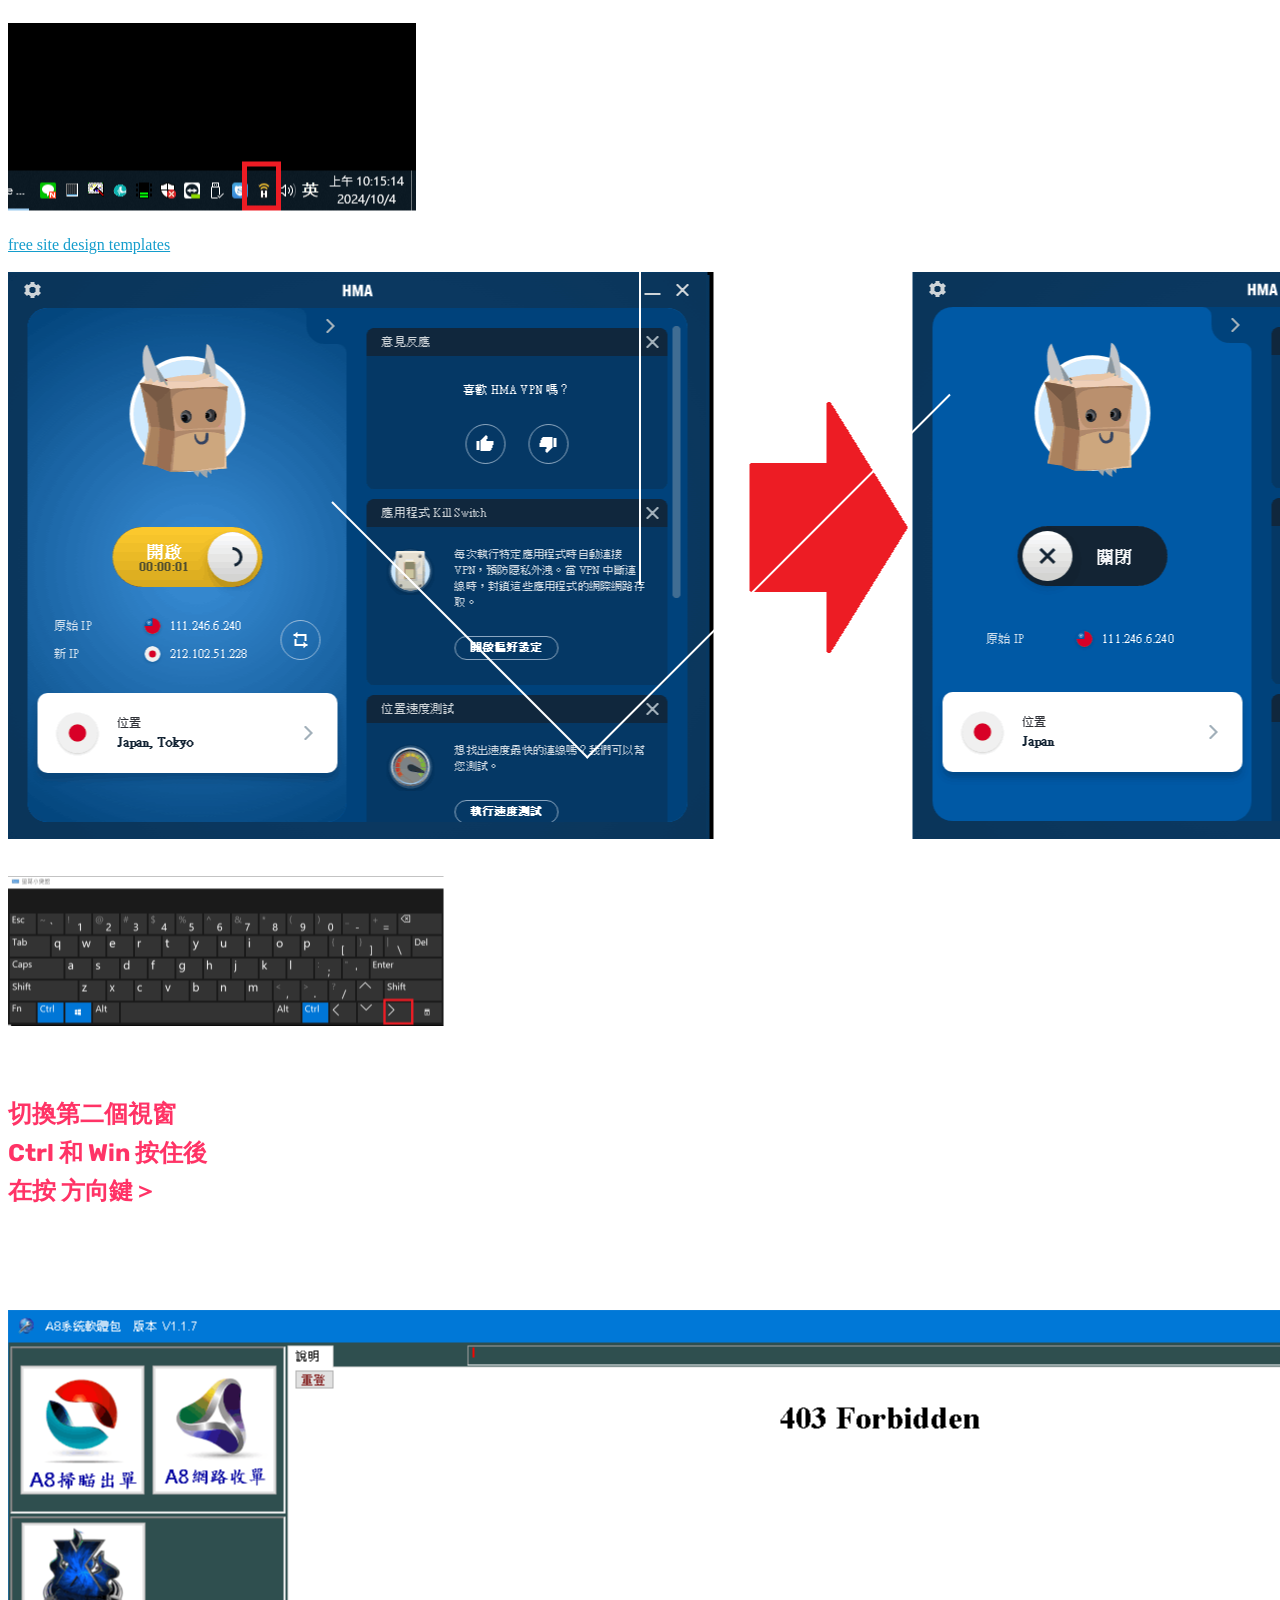
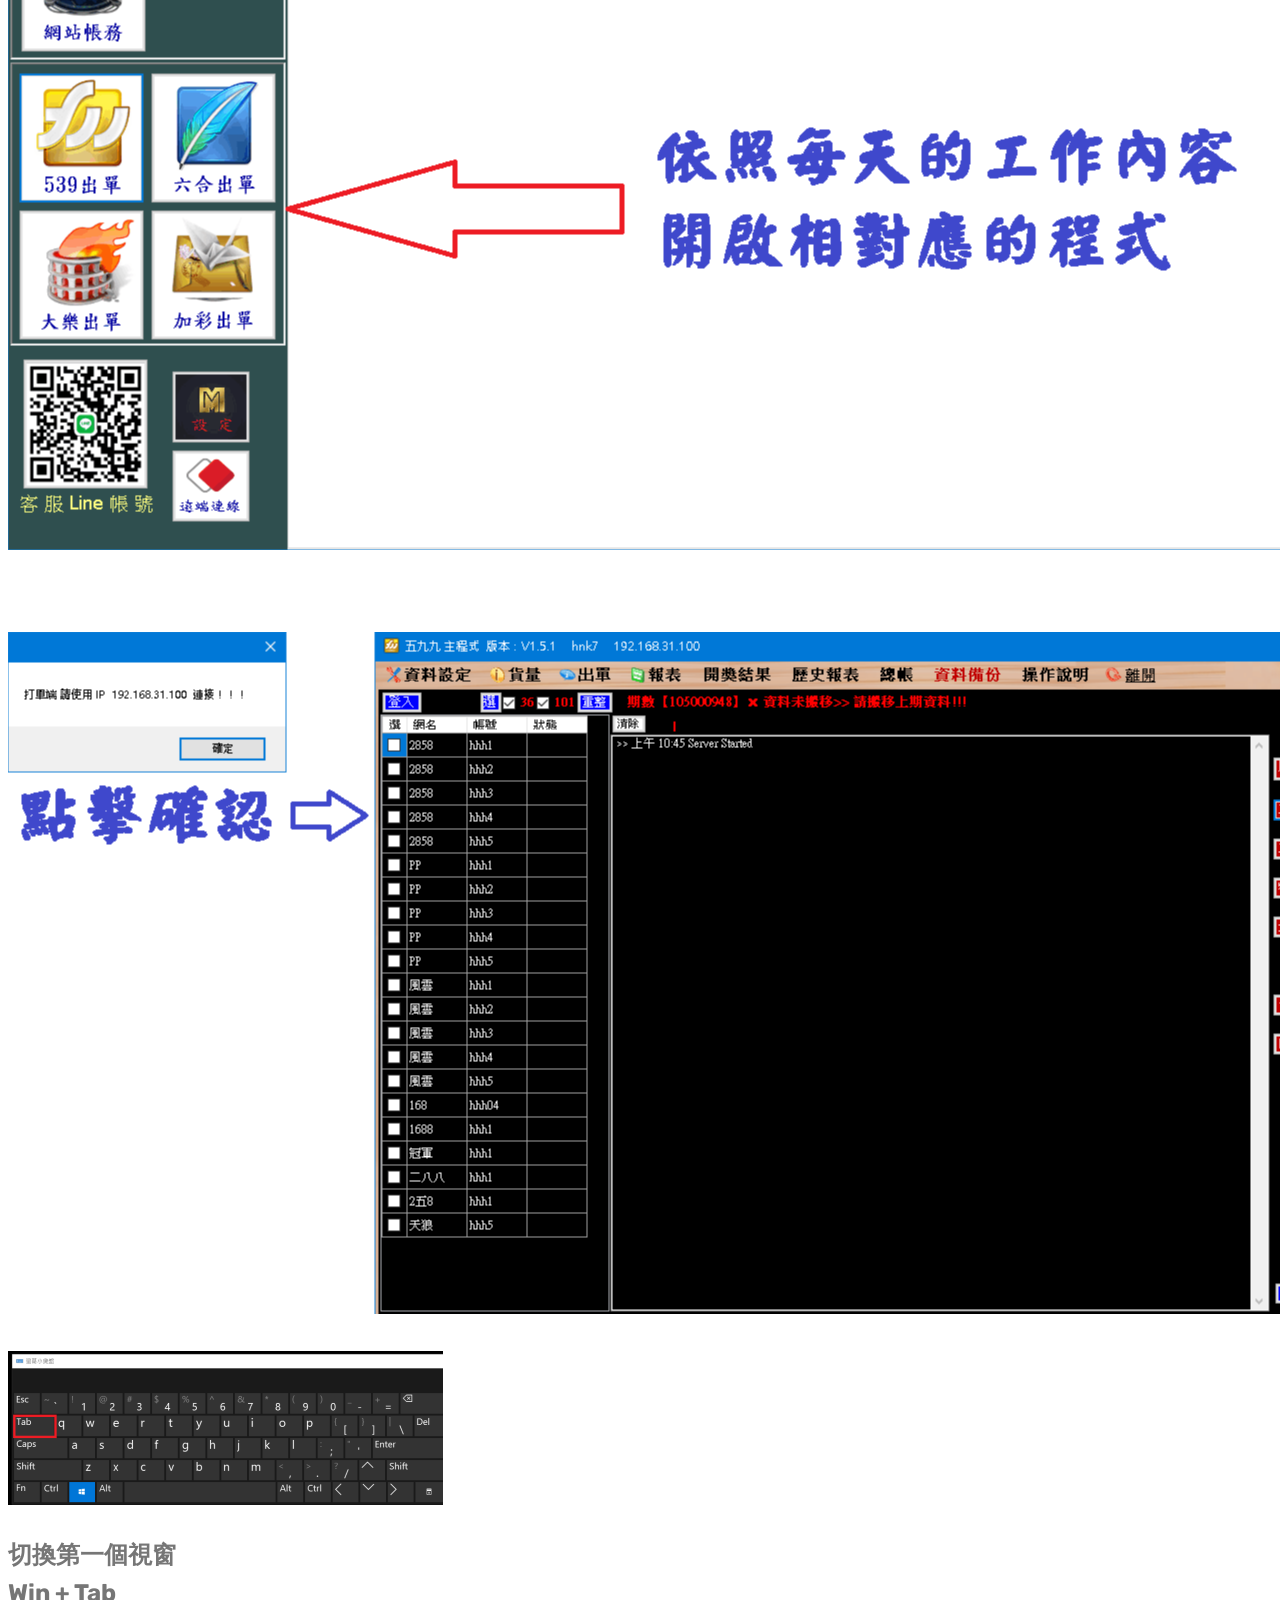
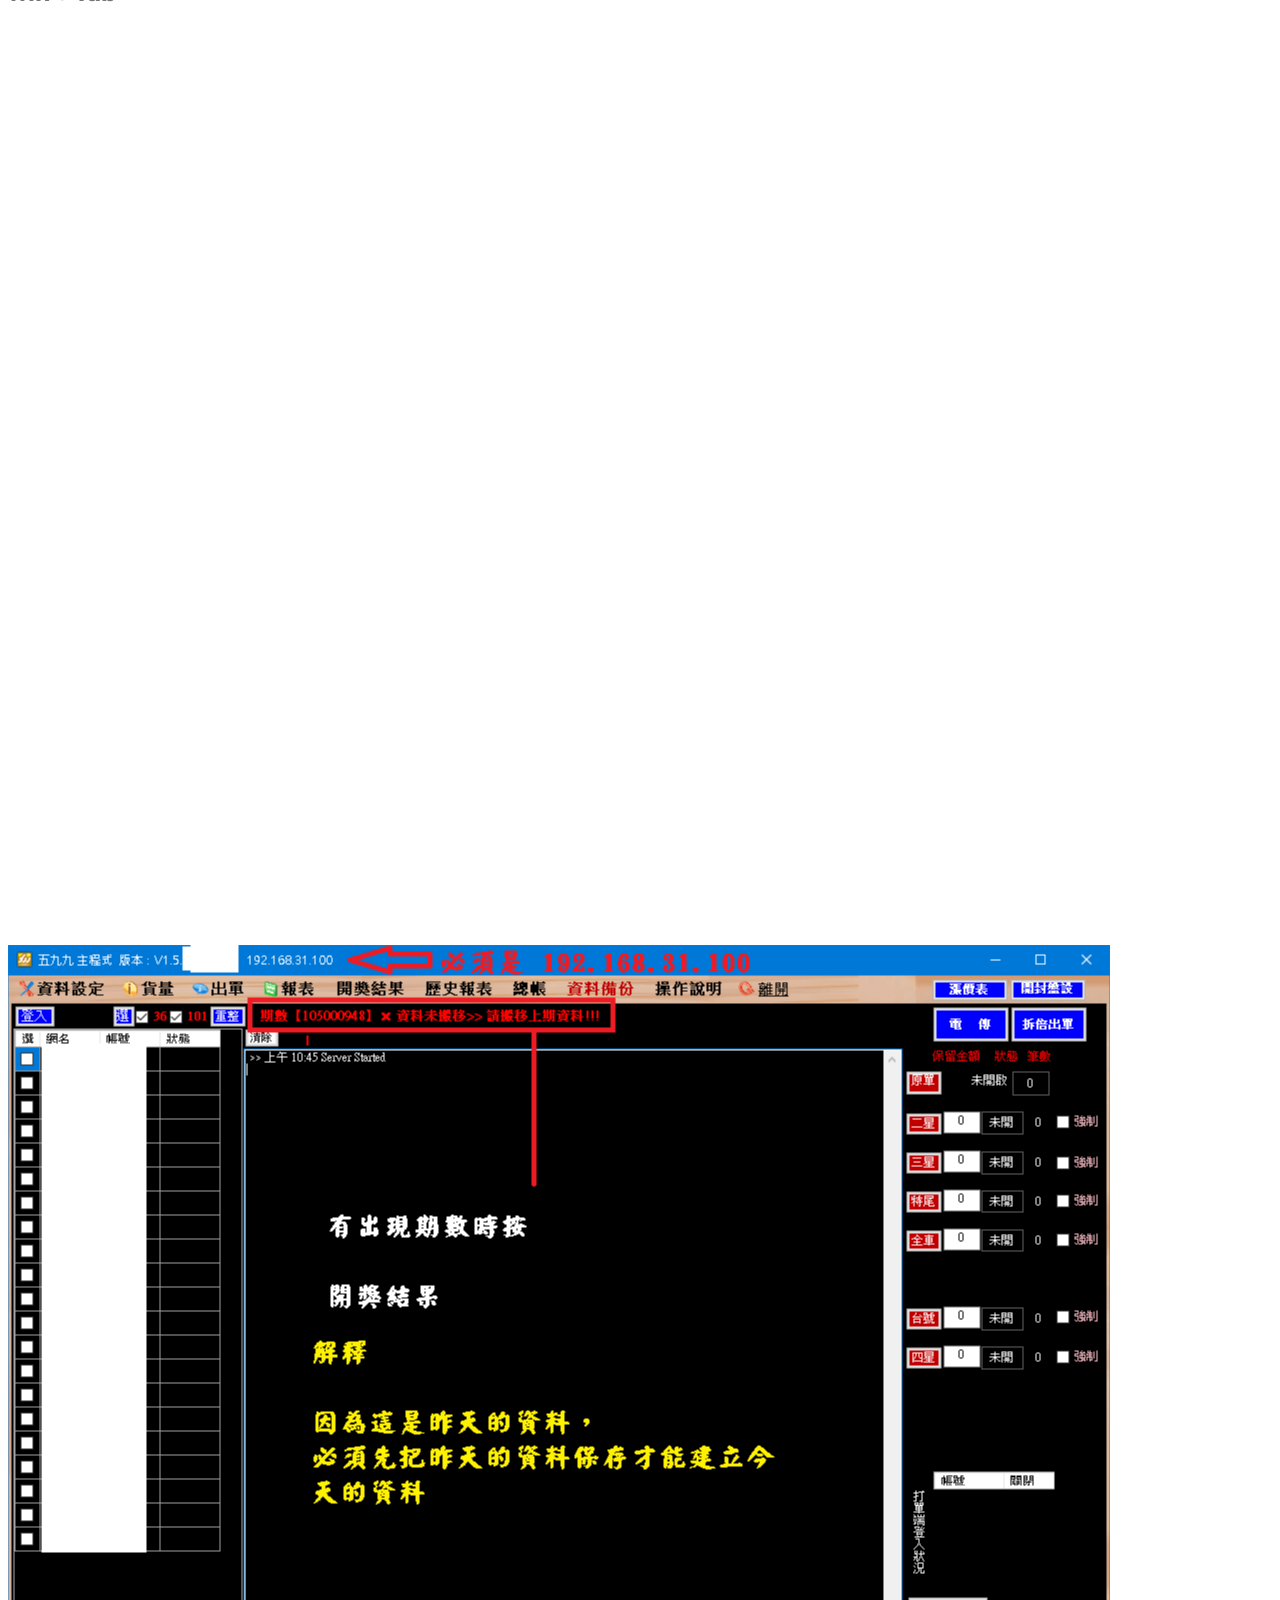
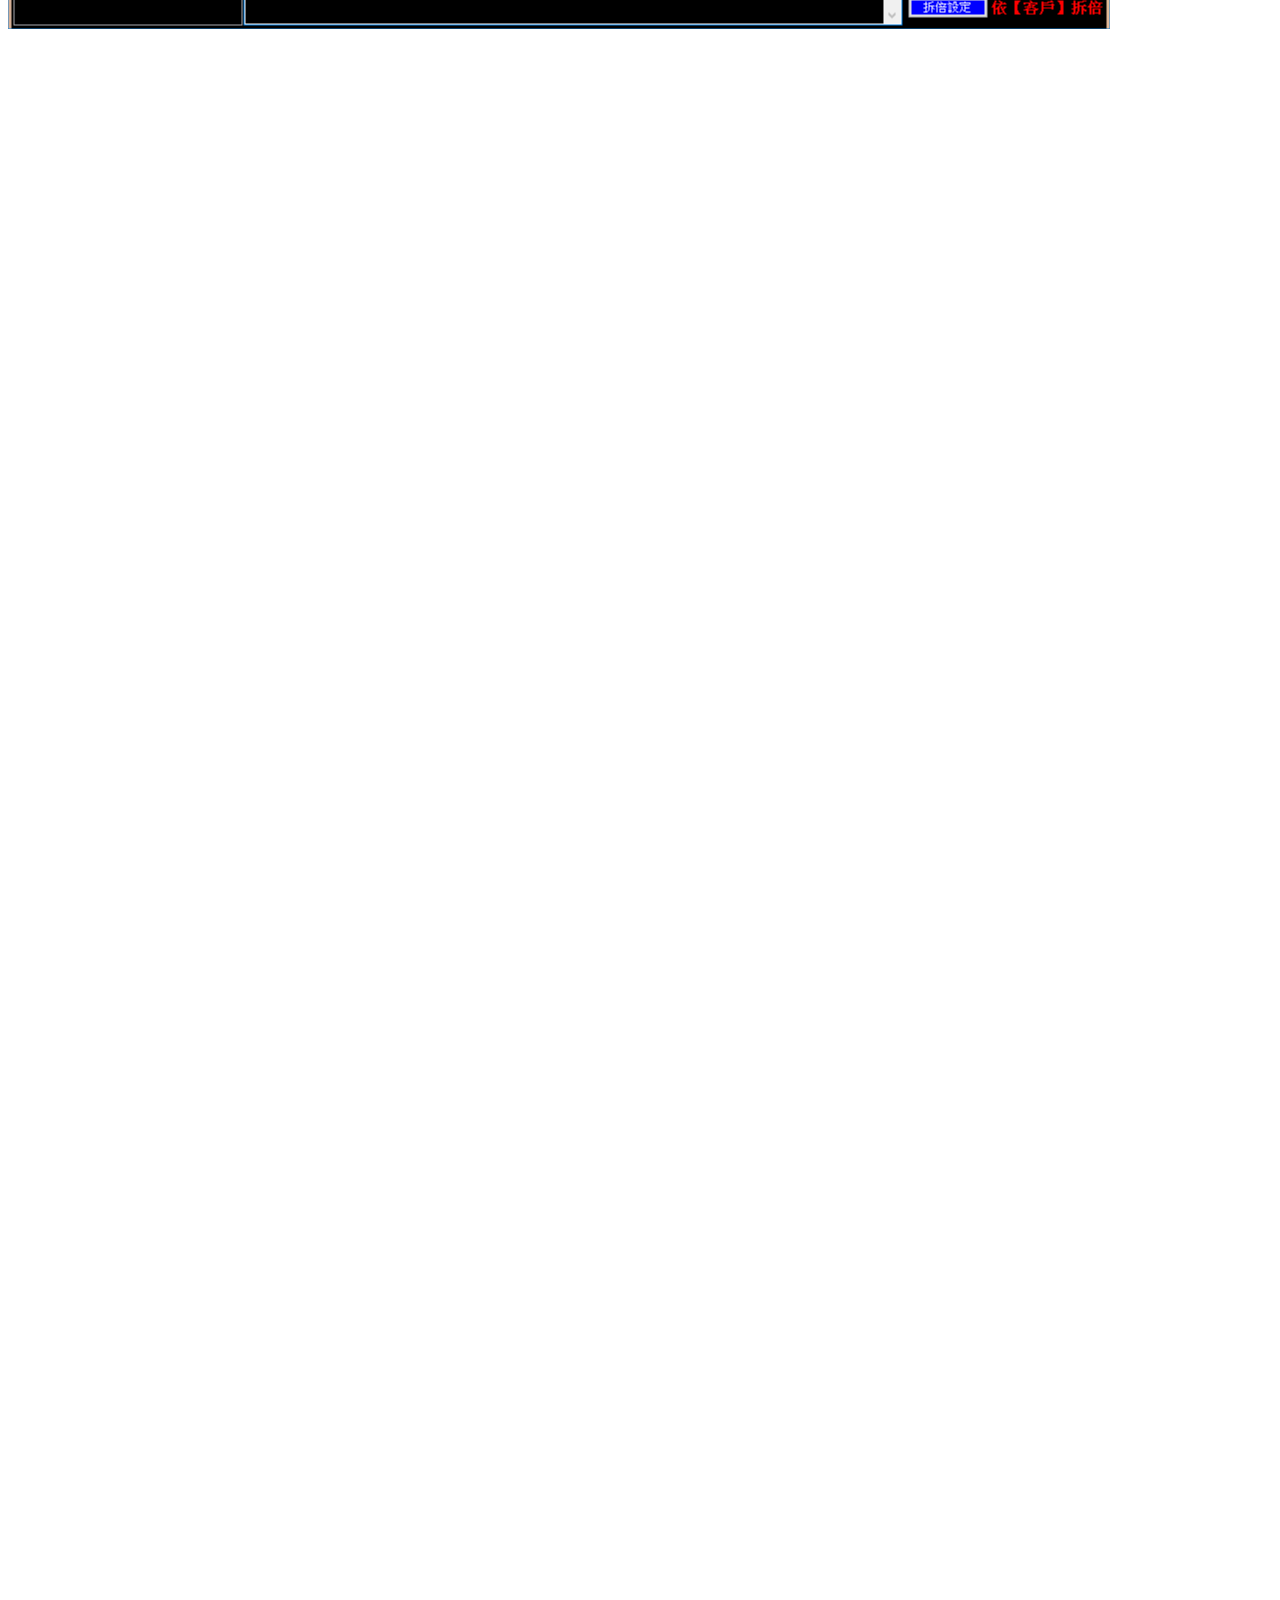
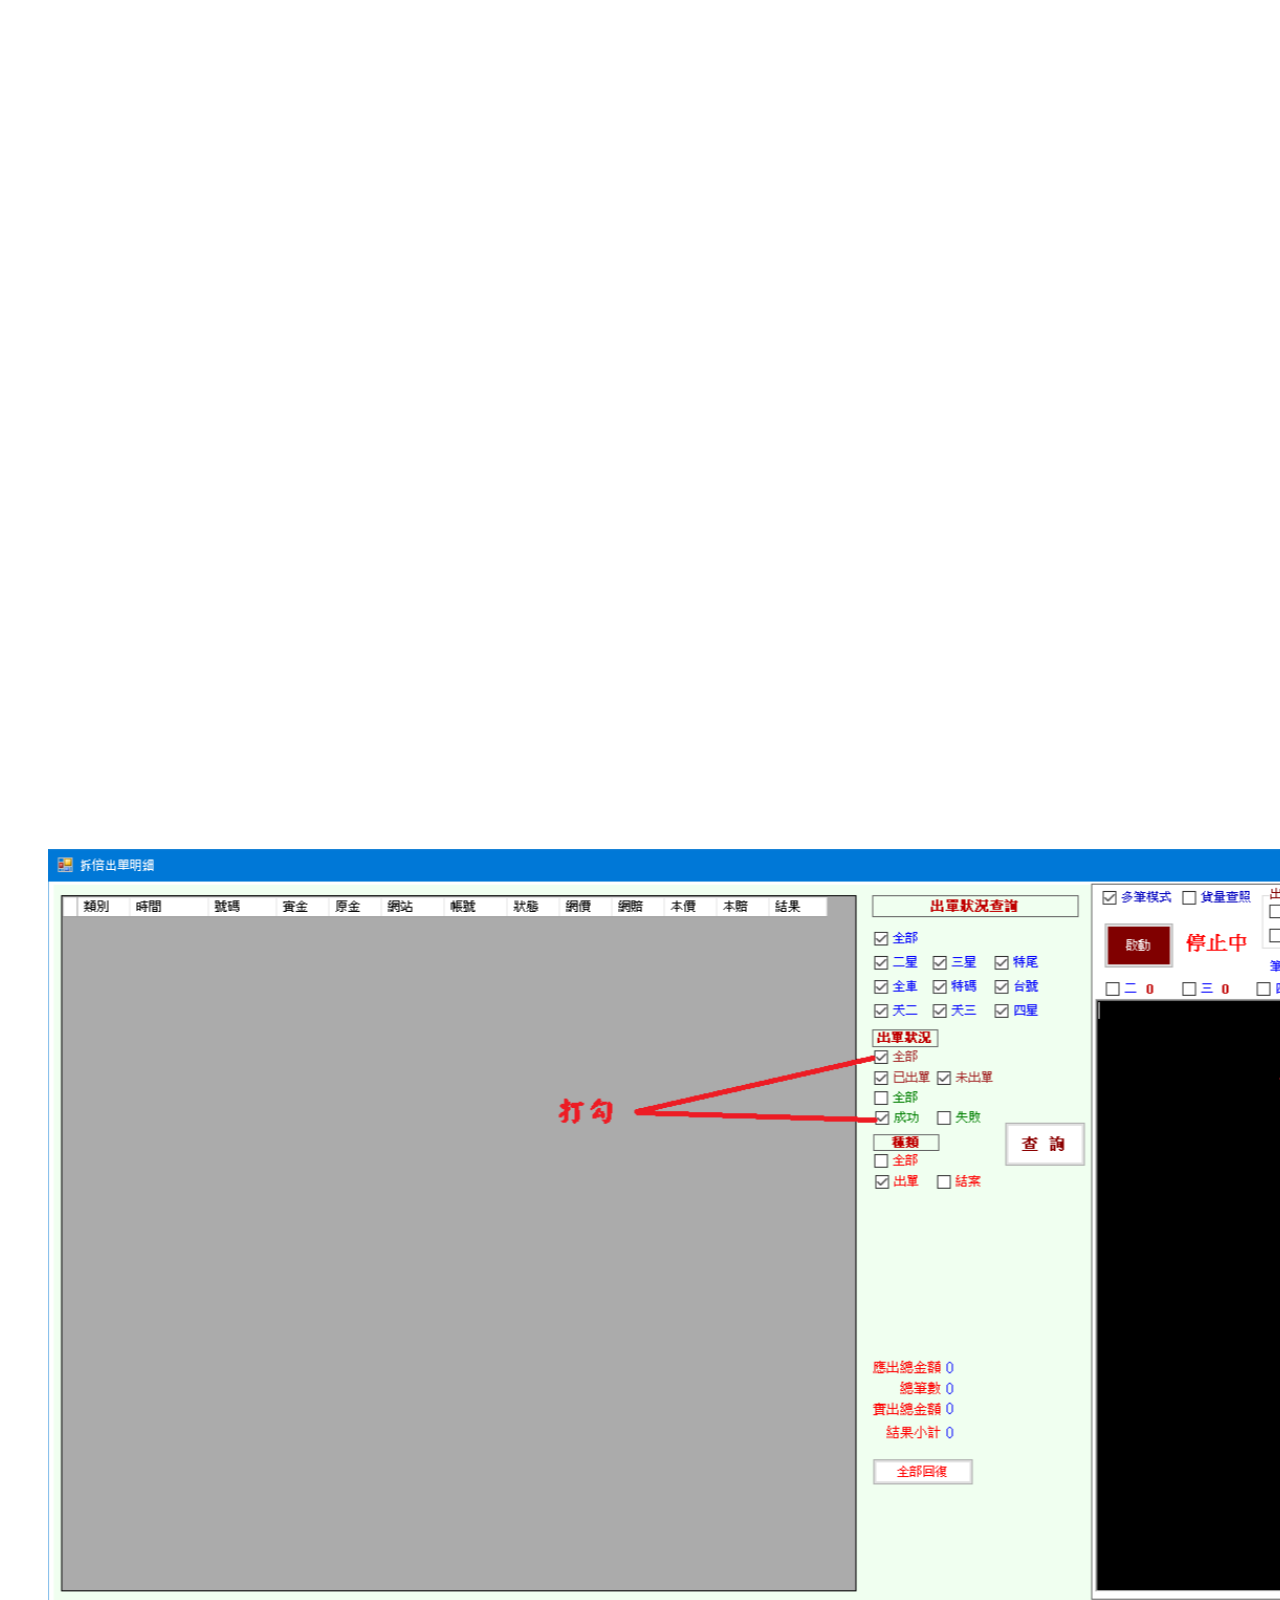
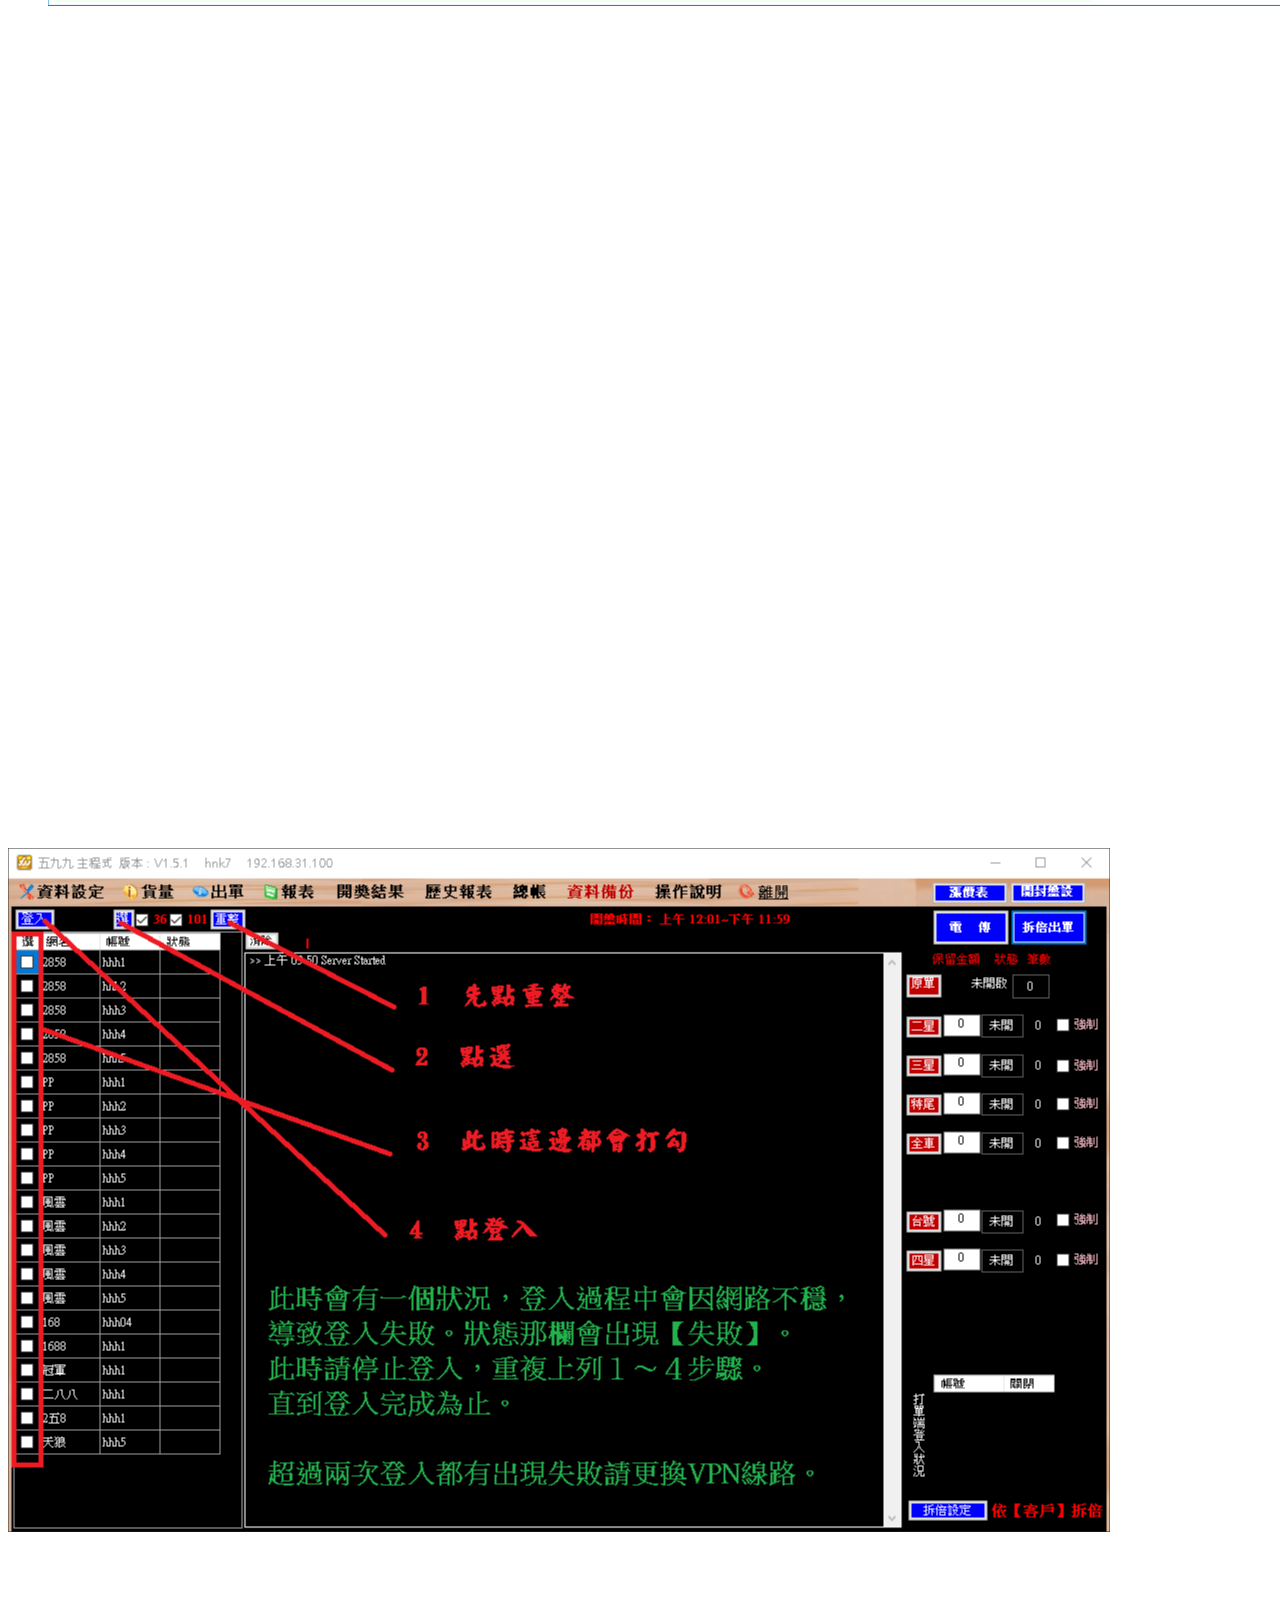
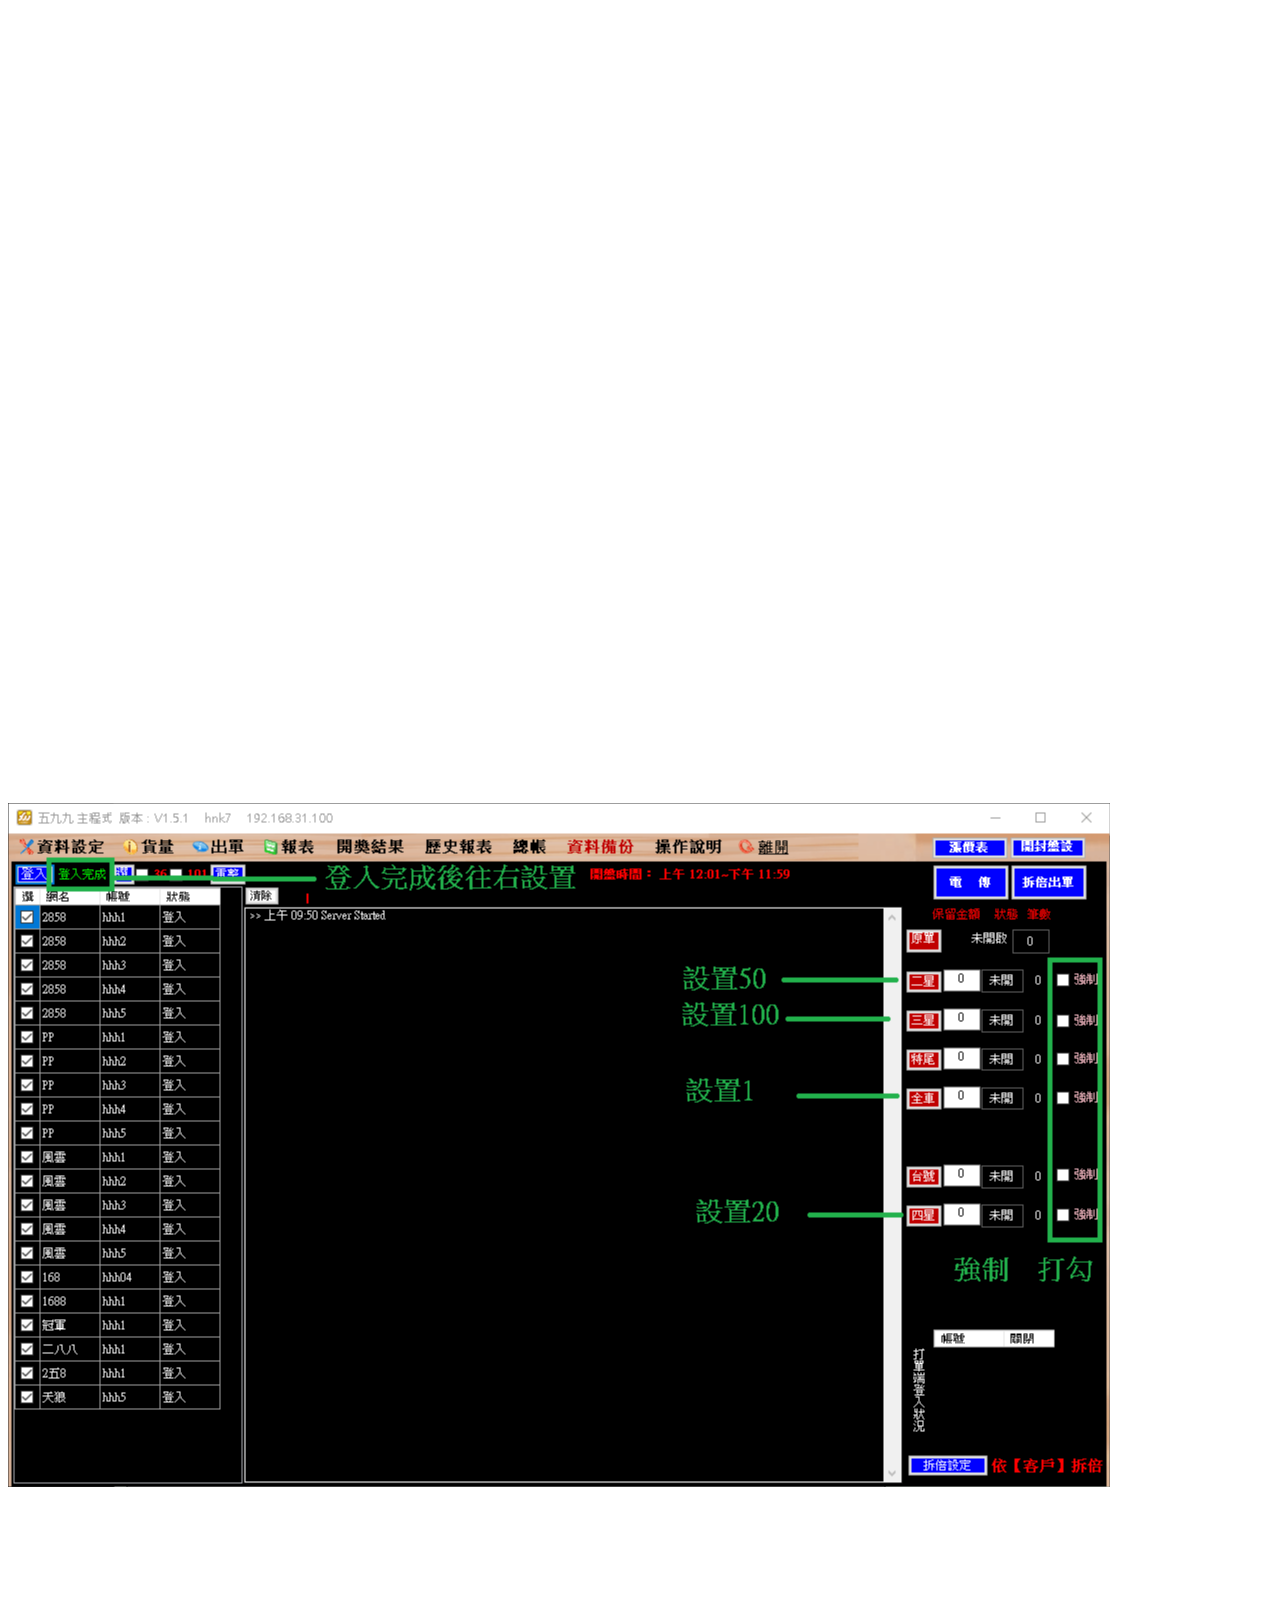
==== commit f7a2540a: "Add files via upload" ====
--- a/index.html
+++ b/index.html
@@ -21,48 +21,31 @@
   
 </head>
 <body>
-  <section class="mbr-section content6 cid-uqcjp3zvFH" id="content6-g">
-    
-     
-    
-    <div class="container">
-        <div class="media-container-row">
-            <div class="col-12 col-md-8">
-                <div class="media-container-row">
-                    <div class="mbr-figure" style="width: 200%;">
-                      <img src="assets/images/01-vpn-408x189.png" alt="Mobirise" title="">  
-                    </div>
-                    <div class="media-content">
-                        <div class="mbr-section-text">
-                            <p class="mbr-text mb-0 mbr-fonts-style display-2"><strong><br></strong><strong>檢查VPN</strong></p>
-                        </div>
-                    </div>
-                </div>
-            </div>
-        </div>
-    </div>
-</section>
-
-<section class="engine"><a href="https://mobirise.me">Mobirise</a></section><section class="mbr-section content7 cid-uqcjH77wXx" id="content7-h">
-          
-    
-
-    <div class="container">
-        <div class="media-container-row">
-            <div class="col-12 col-md-8">
-                <div class="media-container-row">
-                    <div class="media-content">
-                        <div class="mbr-section-text">
-                            <p class="mbr-text align-right mb-0 mbr-fonts-style display-2"><strong><br></strong><strong>斷開VPN</strong></p>
-                        </div>
-                    </div>
-                    <div class="mbr-figure" style="width: 200%;">
-                     <img src="assets/images/02-vpn-436x154.png" alt="Mobirise" title="">  
-                    </div>
-                </div>
-            </div>
-        </div>
-    </div>
+  <section class="cid-uqdfu02unK" id="image2-14">
+
+    
+
+    <figure class="mbr-figure container">
+        <div class="image-block" style="width: 100%;">
+            <img src="assets/images/01-vpn-408x189.png" alt="Mobirise" title="">
+            <figcaption class="mbr-figure-caption mbr-figure-caption-over">
+                <div class="container pb-5 mbr-white align-center mbr-fonts-style display-1">
+                    <br><strong>先檢查VPN<br></strong><br><br><br><br></div>
+            </figcaption>
+        </div>
+    </figure>
+</section>
+
+<section class="engine"><a href="https://mobirise.me/m">free site design templates</a></section><section class="cid-uqdfulMRHj" id="image2-15">
+
+    
+
+    <figure class="mbr-figure container">
+        <div class="image-block" style="width: 100%;">
+            <img src="assets/images/02-vpn-1605x568.png" alt="Mobirise" title="">
+            
+        </div>
+    </figure>
 </section>
 
 <section class="mbr-section content6 cid-uqclK97naR" id="content6-i">
@@ -87,48 +70,28 @@
     </div>
 </section>
 
-<section class="mbr-section content7 cid-uqcmoVlqlS" id="content7-j">
-          
-    
-
-    <div class="container">
-        <div class="media-container-row">
-            <div class="col-12 col-md-8">
-                <div class="media-container-row">
-                    <div class="media-content">
-                        <div class="mbr-section-text">
-                            <p class="mbr-text align-right mb-0 mbr-fonts-style display-5"><br><br><font color="#ff3366"><strong>外帳主程式</strong></font><br><font color="#ff3366"><strong><br></strong></font></p>
-                        </div>
-                    </div>
-                    <div class="mbr-figure" style="width: 200%;">
-                     <img src="assets/images/04-436x250.png" alt="Mobirise" title="">  
-                    </div>
-                </div>
-            </div>
-        </div>
-    </div>
-</section>
-
-<section class="mbr-section content6 cid-uqcnChp8VD" id="content6-k">
-    
-     
-    
-    <div class="container">
-        <div class="media-container-row">
-            <div class="col-12 col-md-8">
-                <div class="media-container-row">
-                    <div class="mbr-figure" style="width: 200%;">
-                      <img src="assets/images/05-539-436x203.png" alt="Mobirise" title="">  
-                    </div>
-                    <div class="media-content">
-                        <div class="mbr-section-text">
-                            <p class="mbr-text mb-0 mbr-fonts-style display-5"><br><br><strong>539主程式</strong><br><br></p>
-                        </div>
-                    </div>
-                </div>
-            </div>
-        </div>
-    </div>
+<section class="cid-uqdgxmYfPq" id="image2-16">
+
+    
+
+    <figure class="mbr-figure container">
+        <div class="image-block" style="width: 100%;">
+            <img src="assets/images/04-1469x841.png" alt="Mobirise" title="">
+            
+        </div>
+    </figure>
+</section>
+
+<section class="cid-uqdf6aaxn0" id="image2-13">
+
+    
+
+    <figure class="mbr-figure container">
+        <div class="image-block" style="width: 100%;">
+            <img src="assets/images/05-539-1469x683.png" alt="Mobirise" title="">
+            
+        </div>
+    </figure>
 </section>
 
 <section class="mbr-section content6 cid-uqcp0JRVMk" id="content6-l">
@@ -164,26 +127,16 @@
     </figure>
 </section>
 
-<section class="mbr-section content6 cid-uqctuA9nXc" id="content6-o">
-    
-     
-    
-    <div class="container">
-        <div class="media-container-row">
-            <div class="col-12 col-md-8">
-                <div class="media-container-row">
-                    <div class="mbr-figure" style="width: 200%;">
-                      <img src="assets/images/08-436x271.png" alt="Mobirise" title="">  
-                    </div>
-                    <div class="media-content">
-                        <div class="mbr-section-text">
-                            <p class="mbr-text mb-0 mbr-fonts-style display-5"><strong>連線位置必須是 192.168.31.100</strong><br><br><strong>出現期別未搬移記得先搬移</strong></p>
-                        </div>
-                    </div>
-                </div>
-            </div>
-        </div>
-    </div>
+<section class="cid-uqdgNgamlI" id="image2-17">
+
+    
+
+    <figure class="mbr-figure container">
+        <div class="image-block" style="width: 100%;">
+            <img src="assets/images/08-1103x685.png" alt="Mobirise" title="">
+            
+        </div>
+    </figure>
 </section>
 
 <section class="cid-uqctRwZ9pC" id="video1-q">
@@ -238,6 +191,52 @@
     <figure class="mbr-figure align-center container">
         <div class="video-block" style="width: 100%;">
             <div><iframe class="mbr-embedded-video" src="https://www.youtube.com/embed/2XdWuWFChgQ?rel=0&amp;amp;showinfo=0&amp;autoplay=0&amp;loop=0" width="1280" height="720" frameborder="0" allowfullscreen></iframe></div>
+        </div>
+    </figure>
+</section>
+
+<section class="cid-uqdbnFG8OK" id="image2-x">
+
+    
+
+    <figure class="mbr-figure container">
+        <div class="image-block" style="width: 100%;">
+            <img src="assets/images/13-1103x685.png" alt="Mobirise" title="">
+            
+        </div>
+    </figure>
+</section>
+
+<section class="cid-uqddPV6OVm" id="video1-10">
+
+    
+    
+    <figure class="mbr-figure align-center container">
+        <div class="video-block" style="width: 100%;">
+            <div><iframe class="mbr-embedded-video" src="https://www.youtube.com/embed/mgJg0WixfwQ?rel=0&amp;amp;showinfo=0&amp;autoplay=0&amp;loop=0" width="1280" height="720" frameborder="0" allowfullscreen></iframe></div>
+        </div>
+    </figure>
+</section>
+
+<section class="cid-uqde37E7rF" id="image2-11">
+
+    
+
+    <figure class="mbr-figure container">
+        <div class="image-block" style="width: 100%;">
+            <img src="assets/images/14-1103x685.png" alt="Mobirise" title="">
+            
+        </div>
+    </figure>
+</section>
+
+<section class="cid-uqdeg5NmJX" id="video1-12">
+
+    
+    
+    <figure class="mbr-figure align-center container">
+        <div class="video-block" style="width: 100%;">
+            <div><iframe class="mbr-embedded-video" src="https://www.youtube.com/embed/wylhT46hmp0?rel=0&amp;amp;showinfo=0&amp;autoplay=0&amp;loop=0" width="1280" height="720" frameborder="0" allowfullscreen></iframe></div>
         </div>
     </figure>
 </section>
@@ -250,7 +249,6 @@
   <script src="assets/smoothscroll/smooth-scroll.js"></script>
   <script src="assets/viewportchecker/jquery.viewportchecker.js"></script>
   <script src="assets/theme/js/script.js"></script>
-  <script src="assets/formoid/formoid.min.js"></script>
   
   
  <div id="scrollToTop" class="scrollToTop mbr-arrow-up"><a style="text-align: center;"><i></i></a></div>
--- a/assets/mobirise/css/mbr-additional.css
+++ b/assets/mobirise/css/mbr-additional.css
@@ -1372,49 +1372,60 @@
 .dropup .dropdown-toggle::after {
   display: none;
 }
-.cid-uqcjp3zvFH {
+.cid-uqdfu02unK {
   padding-top: 15px;
   padding-bottom: 15px;
-  background-color: #ffffff;
-}
-@media (min-width: 992px) {
-  .cid-uqcjp3zvFH .mbr-figure {
-    padding-right: 4rem;
-  }
-}
-@media (max-width: 992px) {
-  .cid-uqcjp3zvFH .mbr-figure {
-    padding-bottom: 1rem;
-  }
-}
-.cid-uqcjp3zvFH .mbr-text {
-  color: #767676;
-  text-align: left;
-}
-.cid-uqcjp3zvFH .mbr-text B {
-  color: #465052;
-}
-.cid-uqcjH77wXx {
+  background: #ffffff;
+}
+.cid-uqdfu02unK .image-block {
+  margin: auto;
+}
+.cid-uqdfu02unK .mbr-figure {
+  margin: 0 auto;
+}
+.cid-uqdfu02unK figcaption {
+  position: relative;
+}
+.cid-uqdfu02unK figcaption div {
+  position: absolute;
+  bottom: 0;
+  width: 100%;
+}
+@media (max-width: 768px) {
+  .cid-uqdfu02unK .image-block {
+    width: 100% !important;
+  }
+}
+.cid-uqdfu02unK DIV {
+  color: #f7ed4a;
+}
+.cid-uqdfulMRHj {
   padding-top: 15px;
   padding-bottom: 15px;
-  background-color: #ffffff;
-}
-@media (min-width: 992px) {
-  .cid-uqcjH77wXx .mbr-figure {
-    padding-left: 4rem;
-  }
-}
-@media (max-width: 992px) {
-  .cid-uqcjH77wXx .mbr-figure {
-    padding-top: 1rem;
-  }
-}
-.cid-uqcjH77wXx .mbr-text {
-  color: #767676;
-  text-align: center;
-}
-.cid-uqcjH77wXx .mbr-text B {
-  color: #5b686b;
+  background: #ffffff;
+}
+.cid-uqdfulMRHj .image-block {
+  margin: auto;
+}
+.cid-uqdfulMRHj .mbr-figure {
+  margin: 0 auto;
+}
+.cid-uqdfulMRHj figcaption {
+  position: relative;
+}
+.cid-uqdfulMRHj figcaption div {
+  position: absolute;
+  bottom: 0;
+  width: 100%;
+}
+@media (max-width: 768px) {
+  .cid-uqdfulMRHj .image-block {
+    width: 100% !important;
+  }
+}
+.cid-uqdfulMRHj DIV {
+  color: #82786e;
+  text-align: left;
 }
 .cid-uqclK97naR {
   padding-top: 15px;
@@ -1438,48 +1449,53 @@
 .cid-uqclK97naR .mbr-text B {
   color: #5b686b;
 }
-.cid-uqcmoVlqlS {
+.cid-uqdgxmYfPq {
+  padding-top: 60px;
+  padding-bottom: 60px;
+  background: #ffffff;
+}
+.cid-uqdgxmYfPq .image-block {
+  margin: auto;
+}
+.cid-uqdgxmYfPq .mbr-figure {
+  margin: 0 auto;
+}
+.cid-uqdgxmYfPq figcaption {
+  position: relative;
+}
+.cid-uqdgxmYfPq figcaption div {
+  position: absolute;
+  bottom: 0;
+  width: 100%;
+}
+@media (max-width: 768px) {
+  .cid-uqdgxmYfPq .image-block {
+    width: 100% !important;
+  }
+}
+.cid-uqdf6aaxn0 {
   padding-top: 15px;
   padding-bottom: 15px;
-  background-color: #ffffff;
-}
-@media (min-width: 992px) {
-  .cid-uqcmoVlqlS .mbr-figure {
-    padding-left: 4rem;
-  }
-}
-@media (max-width: 992px) {
-  .cid-uqcmoVlqlS .mbr-figure {
-    padding-top: 1rem;
-  }
-}
-.cid-uqcmoVlqlS .mbr-text {
-  color: #767676;
-  text-align: center;
-}
-.cid-uqcmoVlqlS .mbr-text B {
-  color: #5b686b;
-}
-.cid-uqcnChp8VD {
-  padding-top: 15px;
-  padding-bottom: 15px;
-  background-color: #ffffff;
-}
-@media (min-width: 992px) {
-  .cid-uqcnChp8VD .mbr-figure {
-    padding-right: 4rem;
-  }
-}
-@media (max-width: 992px) {
-  .cid-uqcnChp8VD .mbr-figure {
-    padding-bottom: 1rem;
-  }
-}
-.cid-uqcnChp8VD .mbr-text {
-  color: #767676;
-}
-.cid-uqcnChp8VD .mbr-text B {
-  color: #5b686b;
+  background: #ffffff;
+}
+.cid-uqdf6aaxn0 .image-block {
+  margin: auto;
+}
+.cid-uqdf6aaxn0 .mbr-figure {
+  margin: 0 auto;
+}
+.cid-uqdf6aaxn0 figcaption {
+  position: relative;
+}
+.cid-uqdf6aaxn0 figcaption div {
+  position: absolute;
+  bottom: 0;
+  width: 100%;
+}
+@media (max-width: 768px) {
+  .cid-uqdf6aaxn0 .image-block {
+    width: 100% !important;
+  }
 }
 .cid-uqcp0JRVMk {
   padding-top: 15px;
@@ -1512,23 +1528,29 @@
     width: 100% !important;
   }
 }
-.cid-uqctuA9nXc {
+.cid-uqdgNgamlI {
   padding-top: 15px;
   padding-bottom: 15px;
-  background-color: #ffffff;
-}
-@media (min-width: 992px) {
-  .cid-uqctuA9nXc .mbr-figure {
-    padding-right: 4rem;
-  }
-}
-@media (max-width: 992px) {
-  .cid-uqctuA9nXc .mbr-figure {
-    padding-bottom: 1rem;
-  }
-}
-.cid-uqctuA9nXc .mbr-text {
-  color: #767676;
+  background: #ffffff;
+}
+.cid-uqdgNgamlI .image-block {
+  margin: auto;
+}
+.cid-uqdgNgamlI .mbr-figure {
+  margin: 0 auto;
+}
+.cid-uqdgNgamlI figcaption {
+  position: relative;
+}
+.cid-uqdgNgamlI figcaption div {
+  position: absolute;
+  bottom: 0;
+  width: 100%;
+}
+@media (max-width: 768px) {
+  .cid-uqdgNgamlI .image-block {
+    width: 100% !important;
+  }
 }
 .cid-uqctRwZ9pC {
   padding-top: 15px;
@@ -1600,6 +1622,80 @@
 }
 @media (max-width: 768px) {
   .cid-uqcuDEZBEh .video-block {
+    width: 100% !important;
+  }
+}
+.cid-uqdbnFG8OK {
+  padding-top: 15px;
+  padding-bottom: 15px;
+  background: #ffffff;
+}
+.cid-uqdbnFG8OK .image-block {
+  margin: auto;
+}
+.cid-uqdbnFG8OK .mbr-figure {
+  margin: 0 auto;
+}
+.cid-uqdbnFG8OK figcaption {
+  position: relative;
+}
+.cid-uqdbnFG8OK figcaption div {
+  position: absolute;
+  bottom: 0;
+  width: 100%;
+}
+@media (max-width: 768px) {
+  .cid-uqdbnFG8OK .image-block {
+    width: 100% !important;
+  }
+}
+.cid-uqddPV6OVm {
+  padding-top: 15px;
+  padding-bottom: 15px;
+  background: #ffffff;
+}
+.cid-uqddPV6OVm .video-block {
+  margin: auto;
+}
+@media (max-width: 768px) {
+  .cid-uqddPV6OVm .video-block {
+    width: 100% !important;
+  }
+}
+.cid-uqde37E7rF {
+  padding-top: 60px;
+  padding-bottom: 60px;
+  background: #ffffff;
+}
+.cid-uqde37E7rF .image-block {
+  margin: auto;
+}
+.cid-uqde37E7rF .mbr-figure {
+  margin: 0 auto;
+}
+.cid-uqde37E7rF figcaption {
+  position: relative;
+}
+.cid-uqde37E7rF figcaption div {
+  position: absolute;
+  bottom: 0;
+  width: 100%;
+}
+@media (max-width: 768px) {
+  .cid-uqde37E7rF .image-block {
+    width: 100% !important;
+  }
+}
+.cid-uqdeg5NmJX {
+  padding-top: 15px;
+  padding-bottom: 15px;
+  background: #ffffff;
+}
+.cid-uqdeg5NmJX .video-block {
+  margin: auto;
+}
+@media (max-width: 768px) {
+  .cid-uqdeg5NmJX .video-block {
     width: 100% !important;
   }
 }
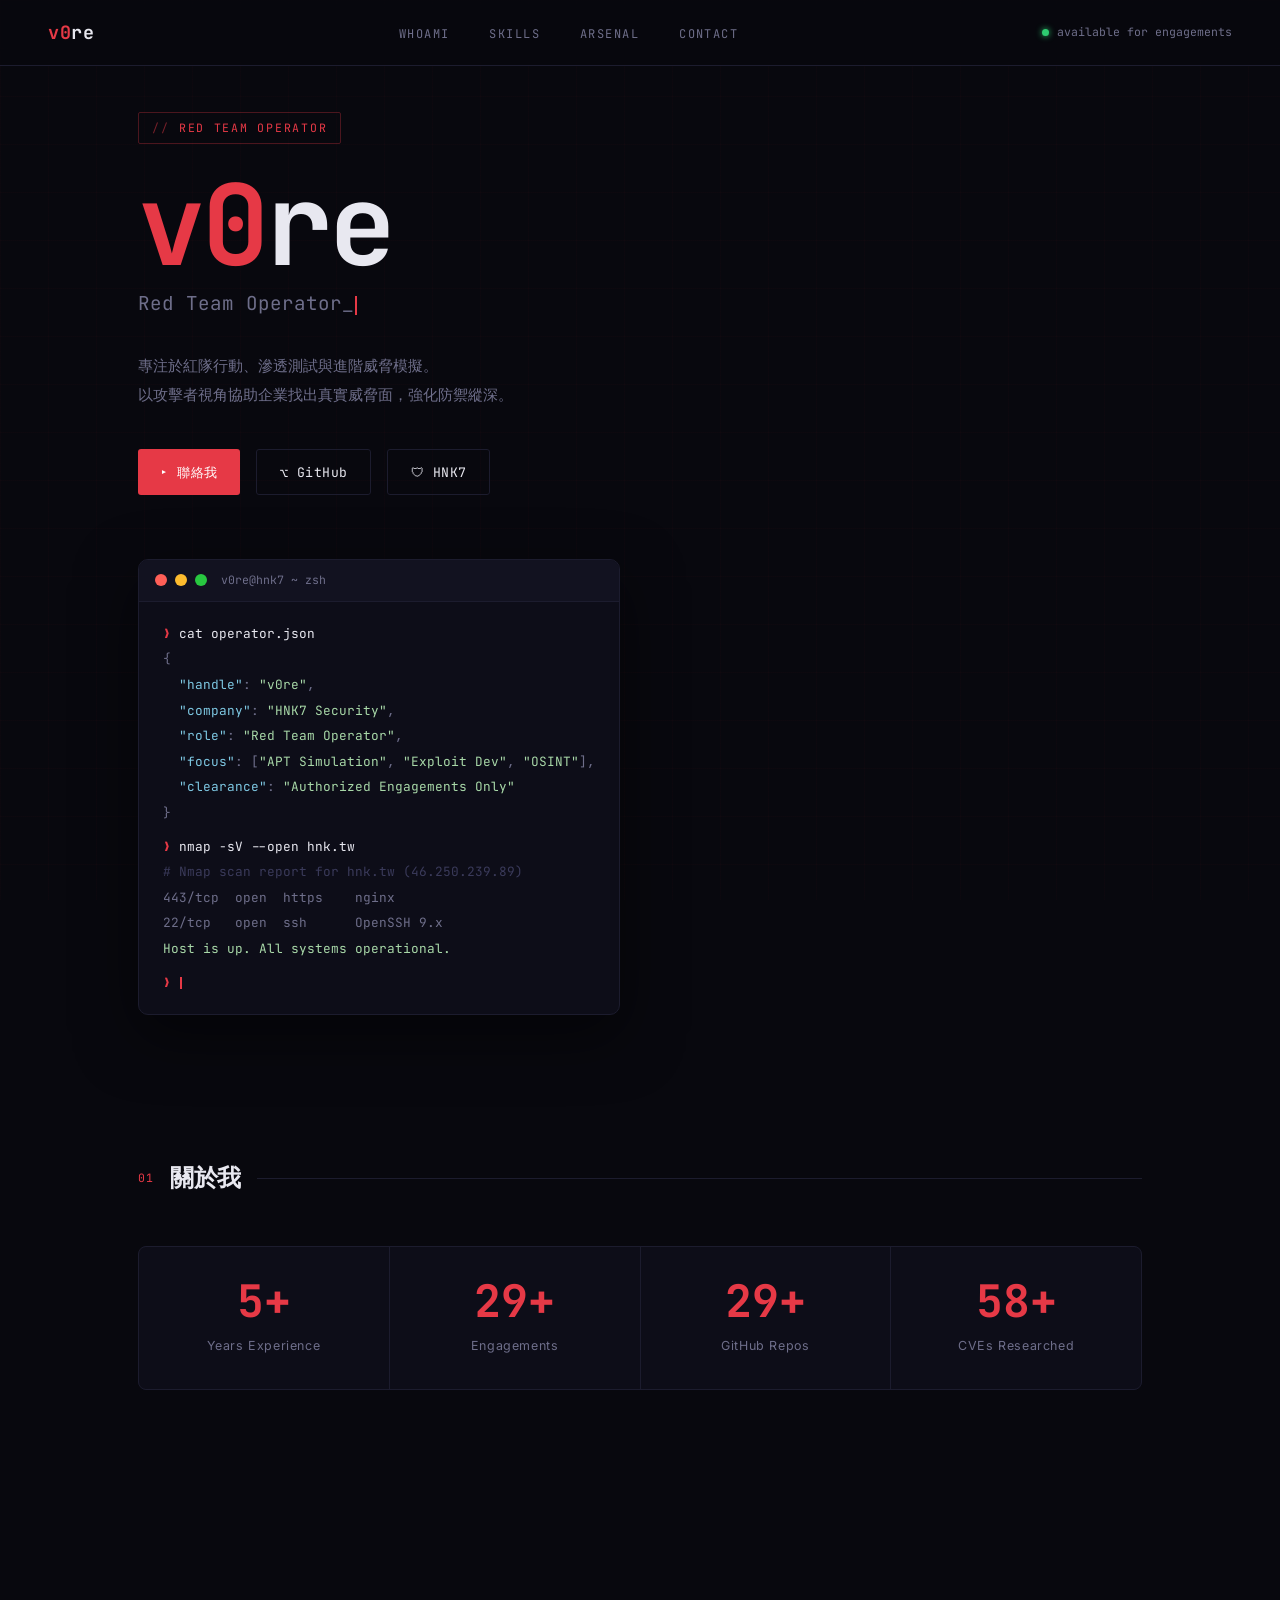
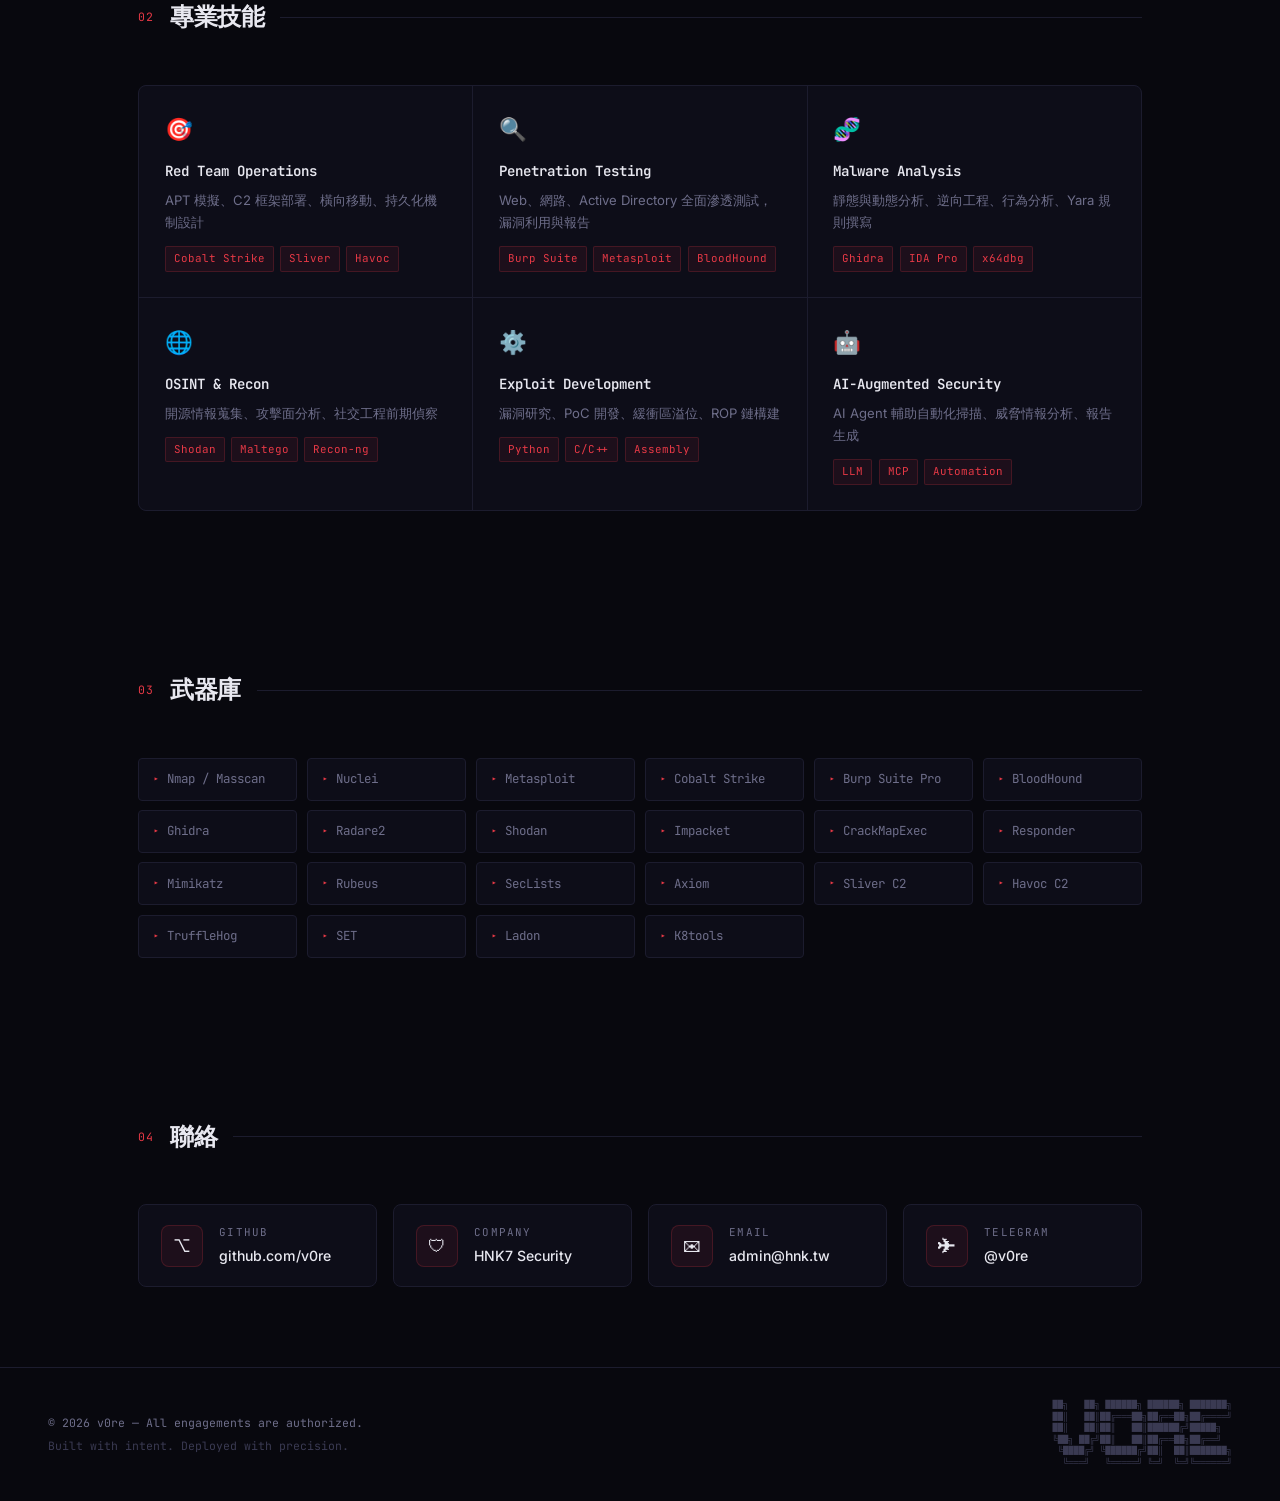
==== commit c0a9b4f6: "Rebuild: Professional red team operator profile" ====
--- a/index.html
+++ b/index.html
@@ -1,257 +1,775 @@
 <!DOCTYPE html>
-<html >
+<html lang="zh-TW">
 <head>
-  <!-- Site made with Mobirise Website Builder v4.7.8, https://mobirise.com -->
   <meta charset="UTF-8">
-  <meta http-equiv="X-UA-Compatible" content="IE=edge">
-  <meta name="generator" content="Mobirise v4.7.8, mobirise.com">
-  <meta name="viewport" content="width=device-width, initial-scale=1, minimum-scale=1">
-  <link rel="shortcut icon" href="assets/images/logo4.png" type="image/x-icon">
-  <meta name="description" content="">
-  <title>Home</title>
-  <link rel="stylesheet" href="assets/tether/tether.min.css">
-  <link rel="stylesheet" href="assets/bootstrap/css/bootstrap.min.css">
-  <link rel="stylesheet" href="assets/bootstrap/css/bootstrap-grid.min.css">
-  <link rel="stylesheet" href="assets/bootstrap/css/bootstrap-reboot.min.css">
-  <link rel="stylesheet" href="assets/animatecss/animate.min.css">
-  <link rel="stylesheet" href="assets/theme/css/style.css">
-  <link rel="stylesheet" href="assets/mobirise/css/mbr-additional.css" type="text/css">
-  
-  
-  
+  <meta name="viewport" content="width=device-width, initial-scale=1.0">
+  <title>v0re — Red Team Operator</title>
+  <meta name="description" content="Red Team Operator | Penetration Tester | Security Researcher at HNK7 Security">
+  <link rel="preconnect" href="https://fonts.googleapis.com">
+  <link href="https://fonts.googleapis.com/css2?family=JetBrains+Mono:wght@300;400;500;700&family=Inter:wght@300;400;500;600;700&display=swap" rel="stylesheet">
+  <style>
+    *, *::before, *::after { box-sizing: border-box; margin: 0; padding: 0; }
+
+    :root {
+      --bg: #08080e;
+      --bg2: #0d0d18;
+      --bg3: #121220;
+      --border: #1c1c2e;
+      --red: #e63946;
+      --red-dim: #c1121f;
+      --red-glow: rgba(230,57,70,0.15);
+      --white: #e8e8f0;
+      --gray: #6e6e8a;
+      --gray2: #3a3a52;
+      --mono: 'JetBrains Mono', monospace;
+      --sans: 'Inter', sans-serif;
+    }
+
+    html { scroll-behavior: smooth; }
+
+    body {
+      background: var(--bg);
+      color: var(--white);
+      font-family: var(--sans);
+      overflow-x: hidden;
+      line-height: 1.6;
+    }
+
+    /* Grid background */
+    body::after {
+      content: '';
+      position: fixed;
+      inset: 0;
+      background-image:
+        linear-gradient(rgba(230,57,70,0.025) 1px, transparent 1px),
+        linear-gradient(90deg, rgba(230,57,70,0.025) 1px, transparent 1px);
+      background-size: 48px 48px;
+      pointer-events: none;
+      z-index: 0;
+    }
+
+    /* Scroll progress bar */
+    #progress {
+      position: fixed;
+      top: 0; left: 0;
+      height: 2px;
+      background: var(--red);
+      z-index: 300;
+      width: 0%;
+      transition: width 0.1s linear;
+      box-shadow: 0 0 8px var(--red);
+    }
+
+    /* ── NAV ── */
+    nav {
+      position: fixed;
+      top: 0; left: 0; right: 0;
+      z-index: 200;
+      display: flex;
+      align-items: center;
+      justify-content: space-between;
+      padding: 1.1rem 3rem;
+      background: rgba(8,8,14,0.9);
+      backdrop-filter: blur(16px);
+      border-bottom: 1px solid var(--border);
+    }
+
+    .logo {
+      font-family: var(--mono);
+      font-size: 1.15rem;
+      font-weight: 700;
+      color: var(--red);
+      text-decoration: none;
+      letter-spacing: 0.04em;
+    }
+    .logo span { color: var(--white); }
+
+    .nav-links {
+      display: flex;
+      gap: 2.5rem;
+      list-style: none;
+    }
+    .nav-links a {
+      font-family: var(--mono);
+      font-size: 0.75rem;
+      color: var(--gray);
+      text-decoration: none;
+      letter-spacing: 0.12em;
+      text-transform: uppercase;
+      transition: color 0.2s;
+    }
+    .nav-links a:hover { color: var(--red); }
+
+    .nav-right {
+      display: flex;
+      align-items: center;
+      gap: 0.5rem;
+      font-family: var(--mono);
+      font-size: 0.72rem;
+      color: var(--gray);
+    }
+    .dot-live {
+      width: 7px; height: 7px;
+      border-radius: 50%;
+      background: #2ecc71;
+      box-shadow: 0 0 6px #2ecc71;
+      animation: blink-green 2s infinite;
+    }
+    @keyframes blink-green {
+      0%,100% { opacity:1; } 50% { opacity:0.3; }
+    }
+
+    /* ── HERO ── */
+    .hero {
+      position: relative;
+      z-index: 1;
+      min-height: 100vh;
+      display: flex;
+      align-items: center;
+      padding: 7rem 3rem 4rem;
+      max-width: 1100px;
+      margin: 0 auto;
+    }
+
+    .hero-content { max-width: 720px; }
+
+    .hero-badge {
+      display: inline-flex;
+      align-items: center;
+      gap: 0.6rem;
+      font-family: var(--mono);
+      font-size: 0.72rem;
+      color: var(--red);
+      letter-spacing: 0.15em;
+      text-transform: uppercase;
+      padding: 0.35rem 0.8rem;
+      border: 1px solid rgba(230,57,70,0.3);
+      border-radius: 2px;
+      margin-bottom: 1.8rem;
+    }
+    .hero-badge::before { content: '//'; opacity: 0.5; }
+
+    h1 {
+      font-family: var(--mono);
+      font-size: clamp(3.5rem, 9vw, 7rem);
+      font-weight: 700;
+      line-height: 0.95;
+      letter-spacing: -0.03em;
+      margin-bottom: 0.6rem;
+    }
+    h1 .r { color: var(--red); }
+
+    .hero-sub {
+      font-family: var(--mono);
+      font-size: clamp(0.9rem, 2vw, 1.2rem);
+      color: var(--gray);
+      margin-bottom: 1.8rem;
+      min-height: 1.8em;
+    }
+    .cursor {
+      display: inline-block;
+      width: 2px; height: 1em;
+      background: var(--red);
+      vertical-align: middle;
+      margin-left: 1px;
+      animation: blink 1s step-end infinite;
+    }
+    @keyframes blink { 0%,100%{opacity:1} 50%{opacity:0} }
+
+    .hero-desc {
+      font-size: 0.95rem;
+      color: var(--gray);
+      line-height: 1.9;
+      max-width: 520px;
+      margin-bottom: 2.5rem;
+    }
+
+    .cta-row {
+      display: flex;
+      gap: 1rem;
+      flex-wrap: wrap;
+    }
+
+    .btn {
+      display: inline-flex;
+      align-items: center;
+      gap: 0.5rem;
+      padding: 0.7rem 1.4rem;
+      font-family: var(--mono);
+      font-size: 0.82rem;
+      letter-spacing: 0.04em;
+      text-decoration: none;
+      border-radius: 3px;
+      transition: all 0.2s;
+      border: none;
+      cursor: pointer;
+    }
+    .btn-red { background: var(--red); color: #fff; }
+    .btn-red:hover {
+      background: var(--red-dim);
+      box-shadow: 0 0 24px var(--red-glow);
+      transform: translateY(-2px);
+    }
+    .btn-ghost {
+      background: transparent;
+      color: var(--white);
+      border: 1px solid var(--border);
+    }
+    .btn-ghost:hover {
+      border-color: rgba(230,57,70,0.5);
+      color: var(--red);
+      transform: translateY(-2px);
+    }
+
+    /* ── TERMINAL ── */
+    .terminal {
+      margin-top: 4rem;
+      background: var(--bg2);
+      border: 1px solid var(--border);
+      border-radius: 10px;
+      overflow: hidden;
+      max-width: 640px;
+      box-shadow: 0 20px 60px rgba(0,0,0,0.5);
+    }
+    .term-bar {
+      display: flex;
+      align-items: center;
+      gap: 0.5rem;
+      padding: 0.7rem 1rem;
+      background: var(--bg3);
+      border-bottom: 1px solid var(--border);
+    }
+    .td { width:12px; height:12px; border-radius:50%; }
+    .td:nth-child(1){background:#ff5f57}
+    .td:nth-child(2){background:#febc2e}
+    .td:nth-child(3){background:#28c840}
+    .term-title {
+      font-family: var(--mono);
+      font-size: 0.72rem;
+      color: var(--gray);
+      margin-left: 0.4rem;
+    }
+    .term-body {
+      padding: 1.2rem 1.5rem;
+      font-family: var(--mono);
+      font-size: 0.8rem;
+      line-height: 2;
+    }
+    .tp { color: var(--red); }
+    .tc { color: var(--white); }
+    .to { color: var(--gray); }
+    .tk { color: #7ec8e3; }
+    .tv { color: #a8d8a8; }
+    .tcm { color: #3a3a5a; }
+
+    /* ── SECTIONS ── */
+    .section {
+      position: relative;
+      z-index: 1;
+      padding: 5rem 3rem;
+      max-width: 1100px;
+      margin: 0 auto;
+    }
+
+    .sec-head {
+      display: flex;
+      align-items: center;
+      gap: 1rem;
+      margin-bottom: 3rem;
+    }
+    .sec-num {
+      font-family: var(--mono);
+      font-size: 0.72rem;
+      color: var(--red);
+      letter-spacing: 0.1em;
+    }
+    .sec-title {
+      font-size: 1.5rem;
+      font-weight: 600;
+      letter-spacing: -0.02em;
+    }
+    .sec-line {
+      flex: 1;
+      height: 1px;
+      background: var(--border);
+    }
+
+    /* Fade in */
+    .fi {
+      opacity: 0;
+      transform: translateY(24px);
+      transition: opacity 0.7s ease, transform 0.7s ease;
+    }
+    .fi.show { opacity:1; transform:translateY(0); }
+
+    /* ── STATS ── */
+    .stats {
+      display: grid;
+      grid-template-columns: repeat(auto-fit, minmax(160px, 1fr));
+      gap: 1px;
+      background: var(--border);
+      border: 1px solid var(--border);
+      border-radius: 8px;
+      overflow: hidden;
+      margin-bottom: 3rem;
+    }
+    .stat {
+      background: var(--bg2);
+      padding: 2rem 1.5rem;
+      text-align: center;
+      transition: background 0.2s;
+    }
+    .stat:hover { background: var(--bg3); }
+    .stat-n {
+      font-family: var(--mono);
+      font-size: 2.8rem;
+      font-weight: 700;
+      color: var(--red);
+      display: block;
+      line-height: 1;
+      margin-bottom: 0.5rem;
+    }
+    .stat-l {
+      font-size: 0.78rem;
+      color: var(--gray);
+      letter-spacing: 0.05em;
+    }
+
+    /* ── SKILLS ── */
+    .skills-grid {
+      display: grid;
+      grid-template-columns: repeat(auto-fill, minmax(300px, 1fr));
+      gap: 1px;
+      background: var(--border);
+      border: 1px solid var(--border);
+      border-radius: 8px;
+      overflow: hidden;
+    }
+    .skill-card {
+      background: var(--bg2);
+      padding: 1.6rem;
+      transition: background 0.2s;
+    }
+    .skill-card:hover { background: var(--bg3); }
+    .sk-icon { font-size: 1.4rem; margin-bottom: 0.8rem; }
+    .sk-name {
+      font-family: var(--mono);
+      font-size: 0.88rem;
+      font-weight: 600;
+      margin-bottom: 0.4rem;
+    }
+    .sk-desc { font-size: 0.82rem; color: var(--gray); line-height: 1.7; }
+    .tags { display:flex; flex-wrap:wrap; gap:0.4rem; margin-top:0.8rem; }
+    .tag {
+      font-family: var(--mono);
+      font-size: 0.68rem;
+      padding: 0.2rem 0.5rem;
+      background: rgba(230,57,70,0.08);
+      color: var(--red);
+      border: 1px solid rgba(230,57,70,0.2);
+      border-radius: 2px;
+    }
+
+    /* ── ARSENAL ── */
+    .arsenal {
+      display: grid;
+      grid-template-columns: repeat(auto-fill, minmax(150px, 1fr));
+      gap: 0.6rem;
+    }
+    .tool {
+      display: flex;
+      align-items: center;
+      gap: 0.5rem;
+      padding: 0.65rem 0.9rem;
+      background: var(--bg2);
+      border: 1px solid var(--border);
+      border-radius: 4px;
+      font-family: var(--mono);
+      font-size: 0.78rem;
+      color: var(--gray);
+      transition: all 0.2s;
+    }
+    .tool:hover {
+      border-color: rgba(230,57,70,0.35);
+      color: var(--white);
+      background: var(--bg3);
+    }
+    .tool::before { content:'▸'; color:var(--red); font-size:0.65rem; }
+
+    /* ── CONTACT ── */
+    .contact-grid {
+      display: grid;
+      grid-template-columns: repeat(auto-fill, minmax(220px, 1fr));
+      gap: 1rem;
+    }
+    .contact-card {
+      display: flex;
+      align-items: center;
+      gap: 1rem;
+      padding: 1.2rem 1.4rem;
+      background: var(--bg2);
+      border: 1px solid var(--border);
+      border-radius: 8px;
+      text-decoration: none;
+      color: var(--white);
+      transition: all 0.25s;
+    }
+    .contact-card:hover {
+      border-color: rgba(230,57,70,0.4);
+      background: var(--bg3);
+      transform: translateY(-3px);
+      box-shadow: 0 12px 32px rgba(0,0,0,0.4);
+    }
+    .cc-icon {
+      width: 42px; height: 42px;
+      display: flex; align-items: center; justify-content: center;
+      background: rgba(230,57,70,0.08);
+      border: 1px solid rgba(230,57,70,0.2);
+      border-radius: 8px;
+      font-size: 1.1rem;
+      flex-shrink: 0;
+    }
+    .cc-label {
+      font-family: var(--mono);
+      font-size: 0.68rem;
+      color: var(--gray);
+      text-transform: uppercase;
+      letter-spacing: 0.1em;
+    }
+    .cc-val { font-size: 0.88rem; font-weight: 500; margin-top: 0.2rem; }
+
+    /* ── FOOTER ── */
+    footer {
+      position: relative;
+      z-index: 1;
+      border-top: 1px solid var(--border);
+      padding: 2rem 3rem;
+      display: flex;
+      align-items: center;
+      justify-content: space-between;
+      font-family: var(--mono);
+      font-size: 0.72rem;
+      color: var(--gray);
+    }
+    .footer-art {
+      font-size: 0.55rem;
+      line-height: 1.3;
+      color: var(--gray2);
+    }
+
+    /* ── RESPONSIVE ── */
+    @media (max-width: 768px) {
+      nav { padding: 1rem 1.5rem; }
+      .nav-links { display: none; }
+      .hero { padding: 5.5rem 1.5rem 3rem; }
+      .section { padding: 3.5rem 1.5rem; }
+      footer { flex-direction: column; gap: 1rem; text-align: center; }
+      .footer-art { display: none; }
+    }
+  </style>
 </head>
 <body>
-  <section class="cid-uqdfu02unK" id="image2-14">
-
-    
-
-    <figure class="mbr-figure container">
-        <div class="image-block" style="width: 100%;">
-            <img src="assets/images/01-vpn-408x189.png" alt="Mobirise" title="">
-            <figcaption class="mbr-figure-caption mbr-figure-caption-over">
-                <div class="container pb-5 mbr-white align-center mbr-fonts-style display-1">
-                    <br><strong>先檢查VPN<br></strong><br><br><br><br></div>
-            </figcaption>
-        </div>
-    </figure>
+
+<div id="progress"></div>
+
+<!-- NAV -->
+<nav>
+  <a href="#" class="logo">v0<span>re</span></a>
+  <ul class="nav-links">
+    <li><a href="#about">whoami</a></li>
+    <li><a href="#skills">skills</a></li>
+    <li><a href="#arsenal">arsenal</a></li>
+    <li><a href="#contact">contact</a></li>
+  </ul>
+  <div class="nav-right">
+    <div class="dot-live"></div>
+    available for engagements
+  </div>
+</nav>
+
+<!-- HERO -->
+<div class="hero">
+  <div class="hero-content">
+    <div class="hero-badge">Red Team Operator</div>
+    <h1><span class="r">v0</span>re</h1>
+    <div class="hero-sub" id="tw"><span class="cursor"></span></div>
+    <p class="hero-desc">
+      專注於紅隊行動、滲透測試與進階威脅模擬。<br>
+      以攻擊者視角協助企業找出真實威脅面，強化防禦縱深。
+    </p>
+    <div class="cta-row">
+      <a href="#contact" class="btn btn-red">▸ 聯絡我</a>
+      <a href="https://github.com/v0re" target="_blank" class="btn btn-ghost">⌥ GitHub</a>
+      <a href="https://hnk.tw" target="_blank" class="btn btn-ghost">🛡 HNK7</a>
+    </div>
+
+    <!-- Terminal -->
+    <div class="terminal fi">
+      <div class="term-bar">
+        <div class="td"></div><div class="td"></div><div class="td"></div>
+        <span class="term-title">v0re@hnk7 ~ zsh</span>
+      </div>
+      <div class="term-body">
+        <div><span class="tp">❯ </span><span class="tc">cat operator.json</span></div>
+        <div class="to">{</div>
+        <div class="to">&nbsp;&nbsp;<span class="tk">"handle"</span>: <span class="tv">"v0re"</span>,</div>
+        <div class="to">&nbsp;&nbsp;<span class="tk">"company"</span>: <span class="tv">"HNK7 Security"</span>,</div>
+        <div class="to">&nbsp;&nbsp;<span class="tk">"role"</span>: <span class="tv">"Red Team Operator"</span>,</div>
+        <div class="to">&nbsp;&nbsp;<span class="tk">"focus"</span>: [<span class="tv">"APT Simulation"</span>, <span class="tv">"Exploit Dev"</span>, <span class="tv">"OSINT"</span>],</div>
+        <div class="to">&nbsp;&nbsp;<span class="tk">"clearance"</span>: <span class="tv">"Authorized Engagements Only"</span></div>
+        <div class="to">}</div>
+        <div style="margin-top:0.5rem"><span class="tp">❯ </span><span class="tc">nmap -sV --open hnk.tw</span></div>
+        <div class="to"><span class="tcm"># Nmap scan report for hnk.tw (46.250.239.89)</span></div>
+        <div class="to">443/tcp &nbsp;open &nbsp;https &nbsp;&nbsp;&nbsp;nginx</div>
+        <div class="to">22/tcp &nbsp;&nbsp;open &nbsp;ssh &nbsp;&nbsp;&nbsp;&nbsp;&nbsp;OpenSSH 9.x</div>
+        <div class="to"><span class="tv">Host is up. All systems operational.</span></div>
+        <div style="margin-top:0.5rem"><span class="tp">❯ </span><span class="cursor"></span></div>
+      </div>
+    </div>
+  </div>
+</div>
+
+<!-- ABOUT -->
+<section class="section" id="about">
+  <div class="sec-head fi">
+    <span class="sec-num">01</span>
+    <h2 class="sec-title">關於我</h2>
+    <div class="sec-line"></div>
+  </div>
+  <div class="stats fi">
+    <div class="stat">
+      <span class="stat-n" data-t="5">0</span>
+      <span class="stat-l">Years Experience</span>
+    </div>
+    <div class="stat">
+      <span class="stat-n" data-t="50">0</span>
+      <span class="stat-l">Engagements</span>
+    </div>
+    <div class="stat">
+      <span class="stat-n" data-t="34">0</span>
+      <span class="stat-l">GitHub Repos</span>
+    </div>
+    <div class="stat">
+      <span class="stat-n" data-t="100">0</span>
+      <span class="stat-l">CVEs Researched</span>
+    </div>
+  </div>
 </section>
 
-<section class="engine"><a href="https://mobirise.me/m">free site design templates</a></section><section class="cid-uqdfulMRHj" id="image2-15">
-
-    
-
-    <figure class="mbr-figure container">
-        <div class="image-block" style="width: 100%;">
-            <img src="assets/images/02-vpn-1605x568.png" alt="Mobirise" title="">
-            
-        </div>
-    </figure>
+<!-- SKILLS -->
+<section class="section" id="skills">
+  <div class="sec-head fi">
+    <span class="sec-num">02</span>
+    <h2 class="sec-title">專業技能</h2>
+    <div class="sec-line"></div>
+  </div>
+  <div class="skills-grid fi">
+    <div class="skill-card">
+      <div class="sk-icon">🎯</div>
+      <div class="sk-name">Red Team Operations</div>
+      <div class="sk-desc">APT 模擬、C2 框架部署、橫向移動、持久化機制設計</div>
+      <div class="tags">
+        <span class="tag">Cobalt Strike</span>
+        <span class="tag">Sliver</span>
+        <span class="tag">Havoc</span>
+      </div>
+    </div>
+    <div class="skill-card">
+      <div class="sk-icon">🔍</div>
+      <div class="sk-name">Penetration Testing</div>
+      <div class="sk-desc">Web、網路、Active Directory 全面滲透測試，漏洞利用與報告</div>
+      <div class="tags">
+        <span class="tag">Burp Suite</span>
+        <span class="tag">Metasploit</span>
+        <span class="tag">BloodHound</span>
+      </div>
+    </div>
+    <div class="skill-card">
+      <div class="sk-icon">🧬</div>
+      <div class="sk-name">Malware Analysis</div>
+      <div class="sk-desc">靜態與動態分析、逆向工程、行為分析、Yara 規則撰寫</div>
+      <div class="tags">
+        <span class="tag">Ghidra</span>
+        <span class="tag">IDA Pro</span>
+        <span class="tag">x64dbg</span>
+      </div>
+    </div>
+    <div class="skill-card">
+      <div class="sk-icon">🌐</div>
+      <div class="sk-name">OSINT &amp; Recon</div>
+      <div class="sk-desc">開源情報蒐集、攻擊面分析、社交工程前期偵察</div>
+      <div class="tags">
+        <span class="tag">Shodan</span>
+        <span class="tag">Maltego</span>
+        <span class="tag">Recon-ng</span>
+      </div>
+    </div>
+    <div class="skill-card">
+      <div class="sk-icon">⚙️</div>
+      <div class="sk-name">Exploit Development</div>
+      <div class="sk-desc">漏洞研究、PoC 開發、緩衝區溢位、ROP 鏈構建</div>
+      <div class="tags">
+        <span class="tag">Python</span>
+        <span class="tag">C/C++</span>
+        <span class="tag">Assembly</span>
+      </div>
+    </div>
+    <div class="skill-card">
+      <div class="sk-icon">🤖</div>
+      <div class="sk-name">AI-Augmented Security</div>
+      <div class="sk-desc">AI Agent 輔助自動化掃描、威脅情報分析、報告生成</div>
+      <div class="tags">
+        <span class="tag">LLM</span>
+        <span class="tag">MCP</span>
+        <span class="tag">Automation</span>
+      </div>
+    </div>
+  </div>
 </section>
 
-<section class="mbr-section content6 cid-uqclK97naR" id="content6-i">
-    
-     
-    
-    <div class="container">
-        <div class="media-container-row">
-            <div class="col-12 col-md-8">
-                <div class="media-container-row">
-                    <div class="mbr-figure" style="width: 200%;">
-                      <img src="assets/images/03-436x151.png" alt="Mobirise" title="">  
-                    </div>
-                    <div class="media-content">
-                        <div class="mbr-section-text">
-                            <p class="mbr-text mb-0 mbr-fonts-style display-5"><br><strong>切換第二個視窗　</strong><br><strong>Ctrl 和 Win 按住後</strong><br><strong>在按 方向鍵＞&nbsp;</strong></p>
-                        </div>
-                    </div>
-                </div>
-            </div>
-        </div>
-    </div>
+<!-- ARSENAL -->
+<section class="section" id="arsenal">
+  <div class="sec-head fi">
+    <span class="sec-num">03</span>
+    <h2 class="sec-title">武器庫</h2>
+    <div class="sec-line"></div>
+  </div>
+  <div class="arsenal fi">
+    <div class="tool">Nmap / Masscan</div>
+    <div class="tool">Nuclei</div>
+    <div class="tool">Metasploit</div>
+    <div class="tool">Cobalt Strike</div>
+    <div class="tool">Burp Suite Pro</div>
+    <div class="tool">BloodHound</div>
+    <div class="tool">Ghidra</div>
+    <div class="tool">Radare2</div>
+    <div class="tool">Shodan</div>
+    <div class="tool">Impacket</div>
+    <div class="tool">CrackMapExec</div>
+    <div class="tool">Responder</div>
+    <div class="tool">Mimikatz</div>
+    <div class="tool">Rubeus</div>
+    <div class="tool">SecLists</div>
+    <div class="tool">Axiom</div>
+    <div class="tool">Sliver C2</div>
+    <div class="tool">Havoc C2</div>
+    <div class="tool">TruffleHog</div>
+    <div class="tool">SET</div>
+    <div class="tool">Ladon</div>
+    <div class="tool">K8tools</div>
+  </div>
 </section>
 
-<section class="cid-uqdgxmYfPq" id="image2-16">
-
-    
-
-    <figure class="mbr-figure container">
-        <div class="image-block" style="width: 100%;">
-            <img src="assets/images/04-1469x841.png" alt="Mobirise" title="">
-            
-        </div>
-    </figure>
+<!-- CONTACT -->
+<section class="section" id="contact">
+  <div class="sec-head fi">
+    <span class="sec-num">04</span>
+    <h2 class="sec-title">聯絡</h2>
+    <div class="sec-line"></div>
+  </div>
+  <div class="contact-grid fi">
+    <a href="https://github.com/v0re" target="_blank" class="contact-card">
+      <div class="cc-icon">⌥</div>
+      <div>
+        <div class="cc-label">GitHub</div>
+        <div class="cc-val">github.com/v0re</div>
+      </div>
+    </a>
+    <a href="https://hnk.tw" target="_blank" class="contact-card">
+      <div class="cc-icon">🛡</div>
+      <div>
+        <div class="cc-label">Company</div>
+        <div class="cc-val">HNK7 Security</div>
+      </div>
+    </a>
+    <a href="mailto:admin@hnk.tw" class="contact-card">
+      <div class="cc-icon">✉</div>
+      <div>
+        <div class="cc-label">Email</div>
+        <div class="cc-val">admin@hnk.tw</div>
+      </div>
+    </a>
+    <a href="https://t.me/v0re" target="_blank" class="contact-card">
+      <div class="cc-icon">✈</div>
+      <div>
+        <div class="cc-label">Telegram</div>
+        <div class="cc-val">@v0re</div>
+      </div>
+    </a>
+  </div>
 </section>
 
-<section class="cid-uqdf6aaxn0" id="image2-13">
-
-    
-
-    <figure class="mbr-figure container">
-        <div class="image-block" style="width: 100%;">
-            <img src="assets/images/05-539-1469x683.png" alt="Mobirise" title="">
-            
-        </div>
-    </figure>
-</section>
-
-<section class="mbr-section content6 cid-uqcp0JRVMk" id="content6-l">
-    
-     
-    
-    <div class="container">
-        <div class="media-container-row">
-            <div class="col-12 col-md-8">
-                <div class="media-container-row">
-                    <div class="mbr-figure" style="width: 200%;">
-                      <img src="assets/images/06-436x154.png" alt="Mobirise" title="">  
-                    </div>
-                    <div class="media-content">
-                        <div class="mbr-section-text">
-                            <p class="mbr-text mb-0 mbr-fonts-style display-5"><strong>切換第一個視窗</strong><br><strong>Win + Tab</strong></p>
-                        </div>
-                    </div>
-                </div>
-            </div>
-        </div>
-    </div>
-</section>
-
-<section class="cid-uqcq1pVGxE" id="video1-n">
-
-    
-    
-    <figure class="mbr-figure align-center container">
-        <div class="video-block" style="width: 66%;">
-            <div><iframe class="mbr-embedded-video" src="https://www.youtube.com/embed/OWfwm1IFvVM?rel=0&amp;amp;showinfo=0&amp;autoplay=0&amp;loop=0" width="1280" height="720" frameborder="0" allowfullscreen></iframe></div>
-        </div>
-    </figure>
-</section>
-
-<section class="cid-uqdgNgamlI" id="image2-17">
-
-    
-
-    <figure class="mbr-figure container">
-        <div class="image-block" style="width: 100%;">
-            <img src="assets/images/08-1103x685.png" alt="Mobirise" title="">
-            
-        </div>
-    </figure>
-</section>
-
-<section class="cid-uqctRwZ9pC" id="video1-q">
-
-    
-    
-    <figure class="mbr-figure align-center container">
-        <div class="video-block" style="width: 100%;">
-            <div><iframe class="mbr-embedded-video" src="https://www.youtube.com/embed/TcPwfuumlIs?rel=0&amp;amp;showinfo=0&amp;autoplay=0&amp;loop=0" width="1280" height="720" frameborder="0" allowfullscreen></iframe></div>
-        </div>
-    </figure>
-</section>
-
-<section class="cid-uqcu3E0uqi" id="video1-r">
-
-    
-    
-    <figure class="mbr-figure align-center container">
-        <div class="video-block" style="width: 100%;">
-            <div><iframe class="mbr-embedded-video" src="https://www.youtube.com/embed/9t5oxbfLk-s?rel=0&amp;amp;showinfo=0&amp;autoplay=0&amp;loop=0" width="1280" height="720" frameborder="0" allowfullscreen></iframe></div>
-        </div>
-    </figure>
-</section>
-
-<section class="cid-uqcubr3Nc4" id="video1-s">
-
-    
-    
-    <figure class="mbr-figure align-center container">
-        <div class="video-block" style="width: 100%;">
-            <div><iframe class="mbr-embedded-video" src="https://www.youtube.com/embed/0ZnB7VdMh00?rel=0&amp;amp;showinfo=0&amp;autoplay=0&amp;loop=0" width="1280" height="720" frameborder="0" allowfullscreen></iframe></div>
-        </div>
-    </figure>
-</section>
-
-<section class="cid-uqcunvL7sr" id="image1-u">
-
-    
-
-    <figure class="mbr-figure container">
-            <div class="image-block" style="width: 100%;">
-                <img src="assets/images/12-1337x722.png" width="1400" alt="Mobirise" title="">
-                
-            </div>
-    </figure>
-</section>
-
-<section class="cid-uqcuDEZBEh" id="video1-v">
-
-    
-    
-    <figure class="mbr-figure align-center container">
-        <div class="video-block" style="width: 100%;">
-            <div><iframe class="mbr-embedded-video" src="https://www.youtube.com/embed/2XdWuWFChgQ?rel=0&amp;amp;showinfo=0&amp;autoplay=0&amp;loop=0" width="1280" height="720" frameborder="0" allowfullscreen></iframe></div>
-        </div>
-    </figure>
-</section>
-
-<section class="cid-uqdbnFG8OK" id="image2-x">
-
-    
-
-    <figure class="mbr-figure container">
-        <div class="image-block" style="width: 100%;">
-            <img src="assets/images/13-1103x685.png" alt="Mobirise" title="">
-            
-        </div>
-    </figure>
-</section>
-
-<section class="cid-uqddPV6OVm" id="video1-10">
-
-    
-    
-    <figure class="mbr-figure align-center container">
-        <div class="video-block" style="width: 100%;">
-            <div><iframe class="mbr-embedded-video" src="https://www.youtube.com/embed/mgJg0WixfwQ?rel=0&amp;amp;showinfo=0&amp;autoplay=0&amp;loop=0" width="1280" height="720" frameborder="0" allowfullscreen></iframe></div>
-        </div>
-    </figure>
-</section>
-
-<section class="cid-uqde37E7rF" id="image2-11">
-
-    
-
-    <figure class="mbr-figure container">
-        <div class="image-block" style="width: 100%;">
-            <img src="assets/images/14-1103x685.png" alt="Mobirise" title="">
-            
-        </div>
-    </figure>
-</section>
-
-<section class="cid-uqdeg5NmJX" id="video1-12">
-
-    
-    
-    <figure class="mbr-figure align-center container">
-        <div class="video-block" style="width: 100%;">
-            <div><iframe class="mbr-embedded-video" src="https://www.youtube.com/embed/wylhT46hmp0?rel=0&amp;amp;showinfo=0&amp;autoplay=0&amp;loop=0" width="1280" height="720" frameborder="0" allowfullscreen></iframe></div>
-        </div>
-    </figure>
-</section>
-
-
-  <script src="assets/web/assets/jquery/jquery.min.js"></script>
-  <script src="assets/popper/popper.min.js"></script>
-  <script src="assets/tether/tether.min.js"></script>
-  <script src="assets/bootstrap/js/bootstrap.min.js"></script>
-  <script src="assets/smoothscroll/smooth-scroll.js"></script>
-  <script src="assets/viewportchecker/jquery.viewportchecker.js"></script>
-  <script src="assets/theme/js/script.js"></script>
-  
-  
- <div id="scrollToTop" class="scrollToTop mbr-arrow-up"><a style="text-align: center;"><i></i></a></div>
-    <input name="animation" type="hidden">
-  </body>
-</html>+<!-- FOOTER -->
+<footer>
+  <div>
+    <div>© 2026 v0re — All engagements are authorized.</div>
+    <div style="margin-top:0.3rem;color:var(--gray2)">Built with intent. Deployed with precision.</div>
+  </div>
+  <pre class="footer-art">██╗   ██╗ ██████╗ ██████╗ ███████╗
+██║   ██║██╔═══██╗██╔══██╗██╔════╝
+██║   ██║██║   ██║██████╔╝█████╗  
+╚██╗ ██╔╝██║   ██║██╔══██╗██╔══╝  
+ ╚████╔╝ ╚██████╔╝██║  ██║███████╗
+  ╚═══╝   ╚═════╝ ╚═╝  ╚═╝╚══════╝</pre>
+</footer>
+
+<script>
+// Scroll progress
+window.addEventListener('scroll', () => {
+  const p = window.scrollY / (document.body.scrollHeight - window.innerHeight) * 100;
+  document.getElementById('progress').style.width = p + '%';
+});
+
+// Typewriter
+const phrases = [
+  'Red Team Operator_',
+  'Penetration Tester_',
+  'Security Researcher_',
+  'Exploit Developer_',
+  'Threat Emulation Specialist_'
+];
+let pi = 0, ci = 0, del = false;
+const tw = document.getElementById('tw');
+function type() {
+  const cur = phrases[pi];
+  if (!del) {
+    tw.innerHTML = cur.slice(0, ci + 1) + '<span class="cursor"></span>';
+    ci++;
+    if (ci === cur.length) { del = true; setTimeout(type, 2200); return; }
+  } else {
+    tw.innerHTML = cur.slice(0, ci - 1) + '<span class="cursor"></span>';
+    ci--;
+    if (ci === 0) { del = false; pi = (pi + 1) % phrases.length; }
+  }
+  setTimeout(type, del ? 35 : 75);
+}
+type();
+
+// Fade in on scroll
+const obs = new IntersectionObserver(es => {
+  es.forEach(e => { if (e.isIntersecting) e.target.classList.add('show'); });
+}, { threshold: 0.1 });
+document.querySelectorAll('.fi').forEach(el => obs.observe(el));
+
+// Counter animation
+function countUp(el, target) {
+  let n = 0;
+  const step = Math.max(1, Math.ceil(target / 50));
+  const t = setInterval(() => {
+    n = Math.min(n + step, target);
+    el.textContent = n + '+';
+    if (n >= target) clearInterval(t);
+  }, 35);
+}
+const cobs = new IntersectionObserver(es => {
+  es.forEach(e => {
+    if (e.isIntersecting) {
+      e.target.querySelectorAll('[data-t]').forEach(el => countUp(el, +el.dataset.t));
+      cobs.unobserve(e.target);
+    }
+  });
+}, { threshold: 0.3 });
+document.querySelectorAll('.stats').forEach(el => cobs.observe(el));
+</script>
+</body>
+</html>
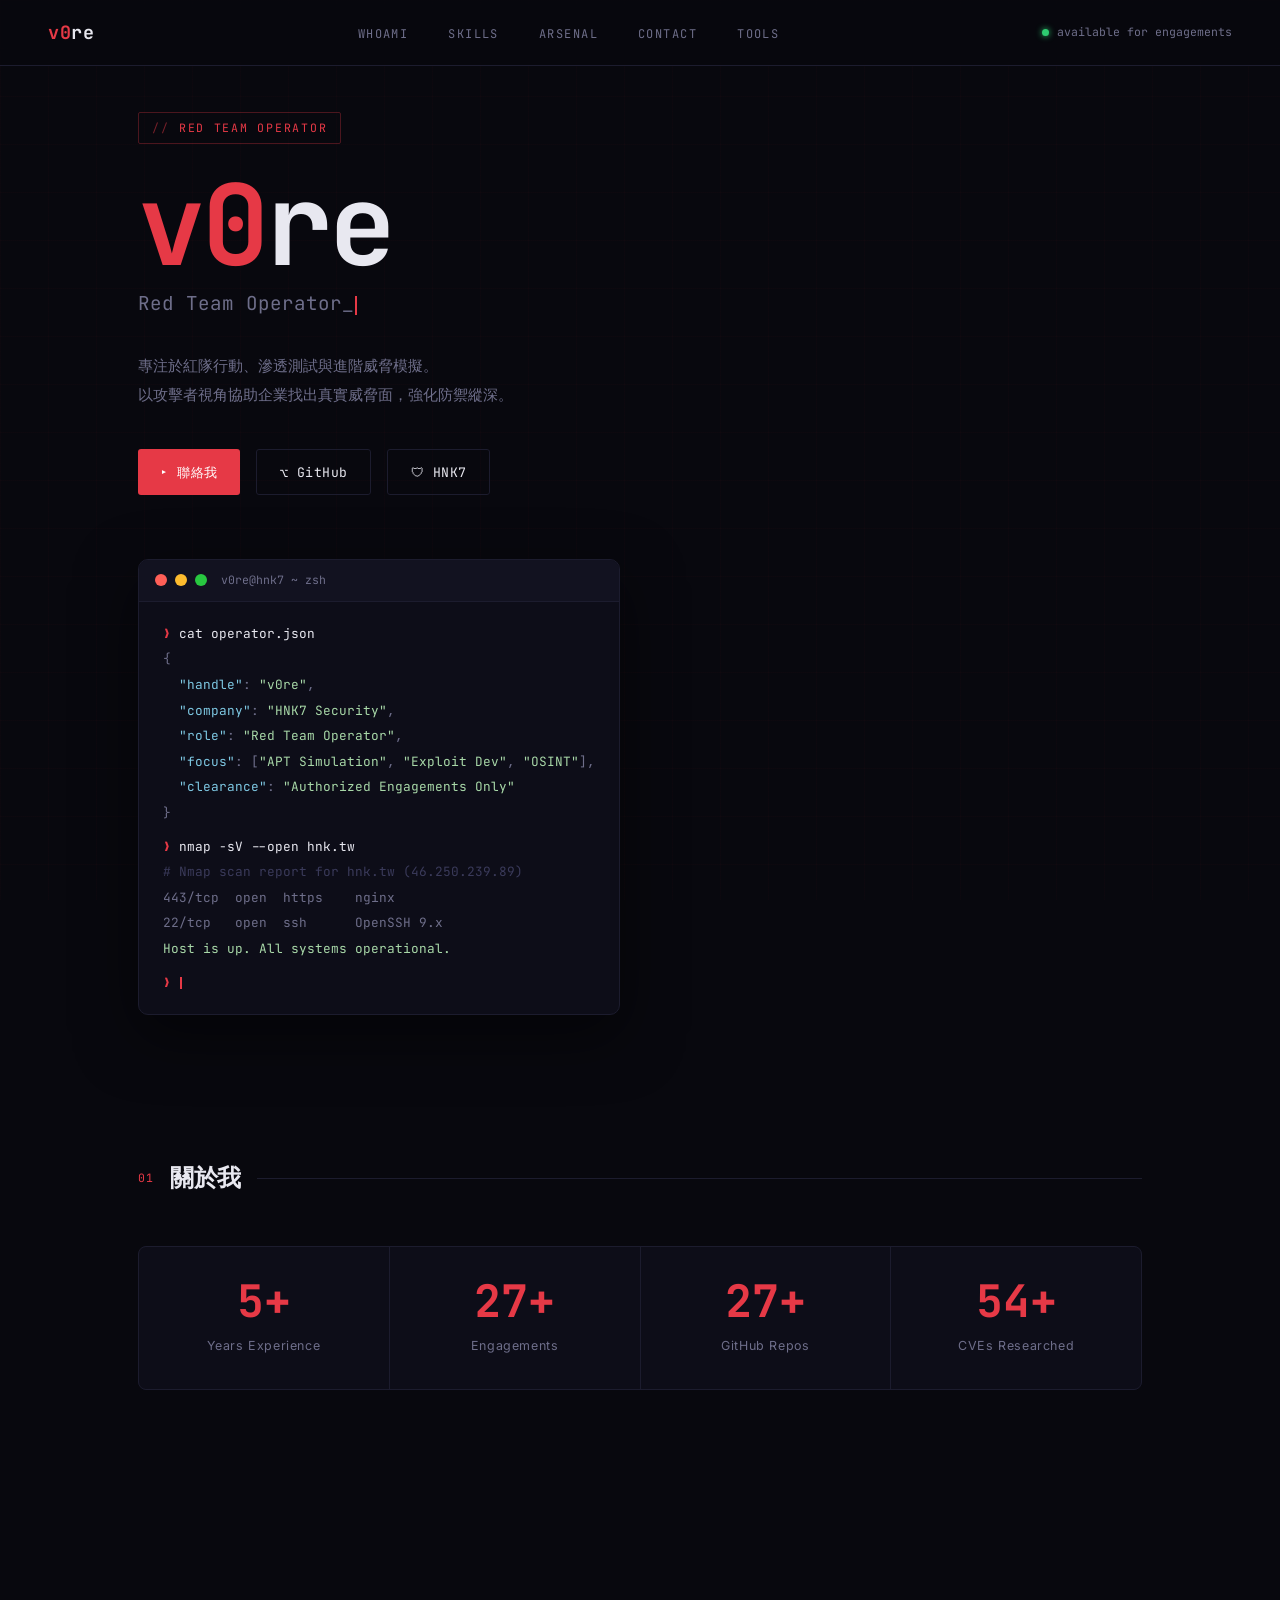
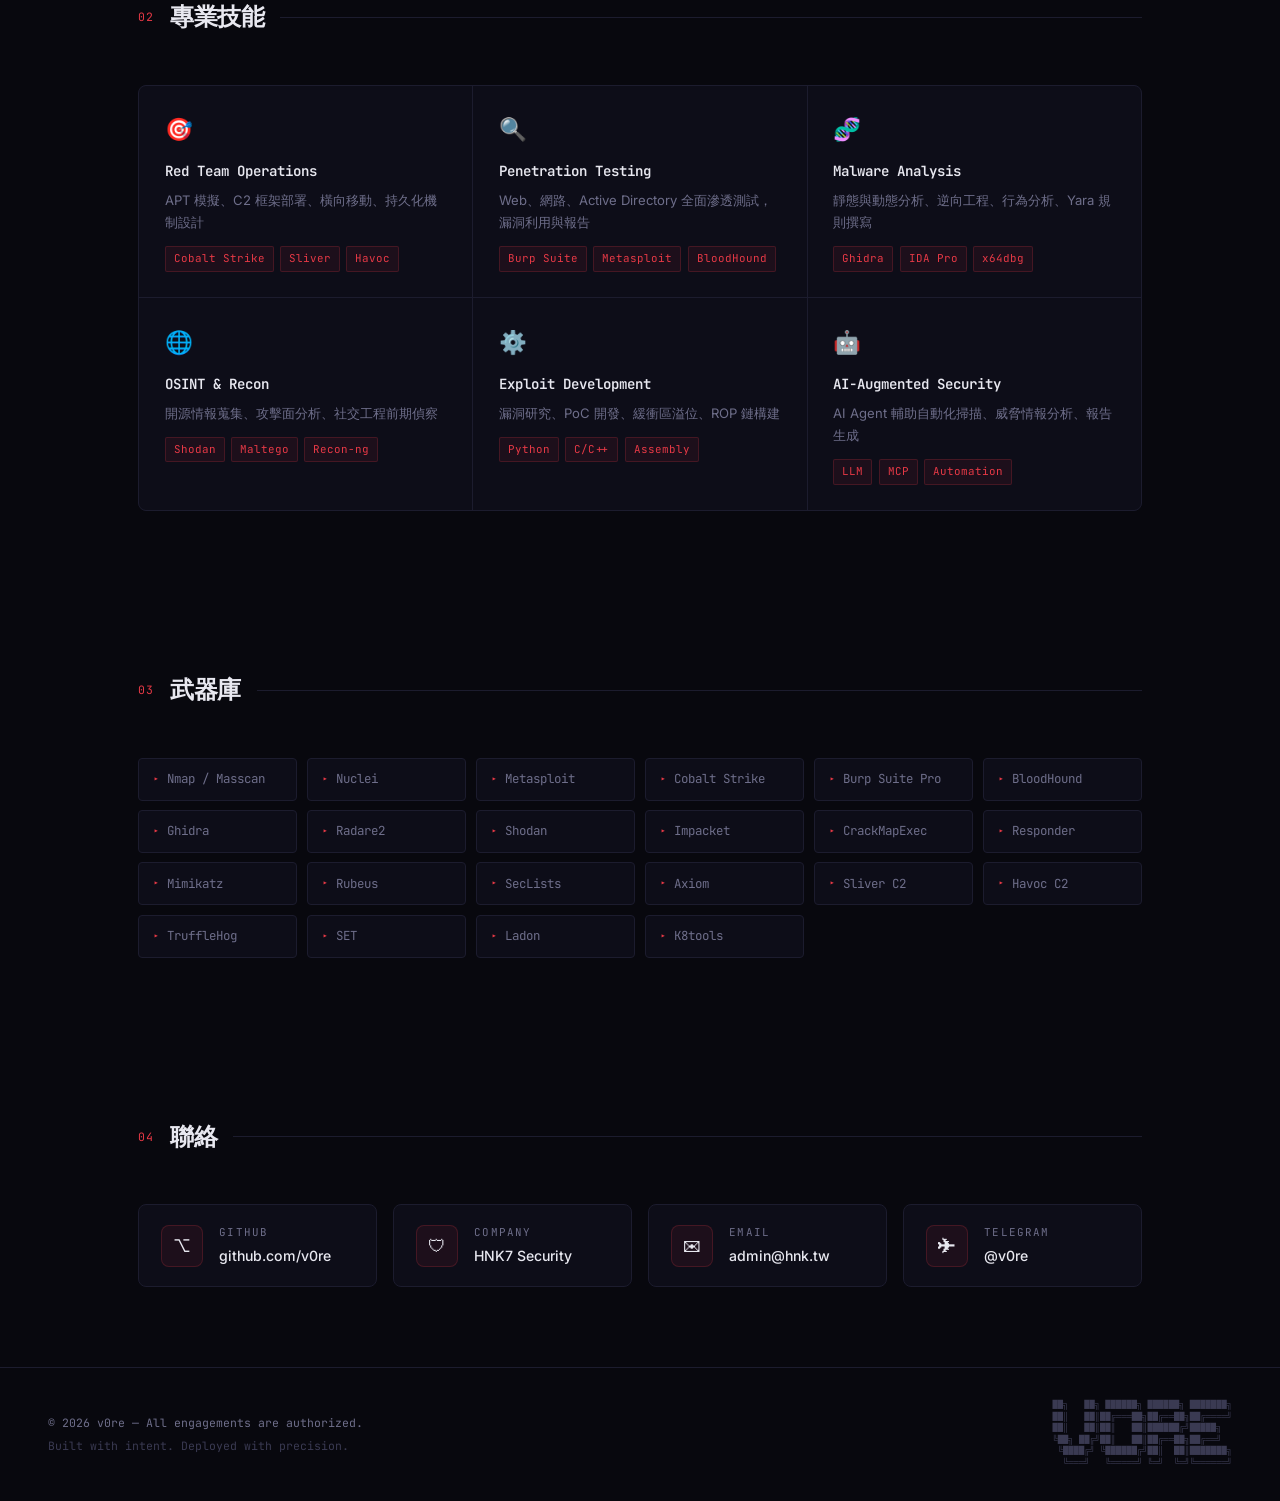
==== commit 65898cbf: "Add tools page + tools/curl directory structure" ====
--- a/index.html
+++ b/index.html
@@ -480,6 +480,7 @@
     <li><a href="#skills">skills</a></li>
     <li><a href="#arsenal">arsenal</a></li>
     <li><a href="#contact">contact</a></li>
+    <li><a href="tools.html">tools</a></li>
   </ul>
   <div class="nav-right">
     <div class="dot-live"></div>
